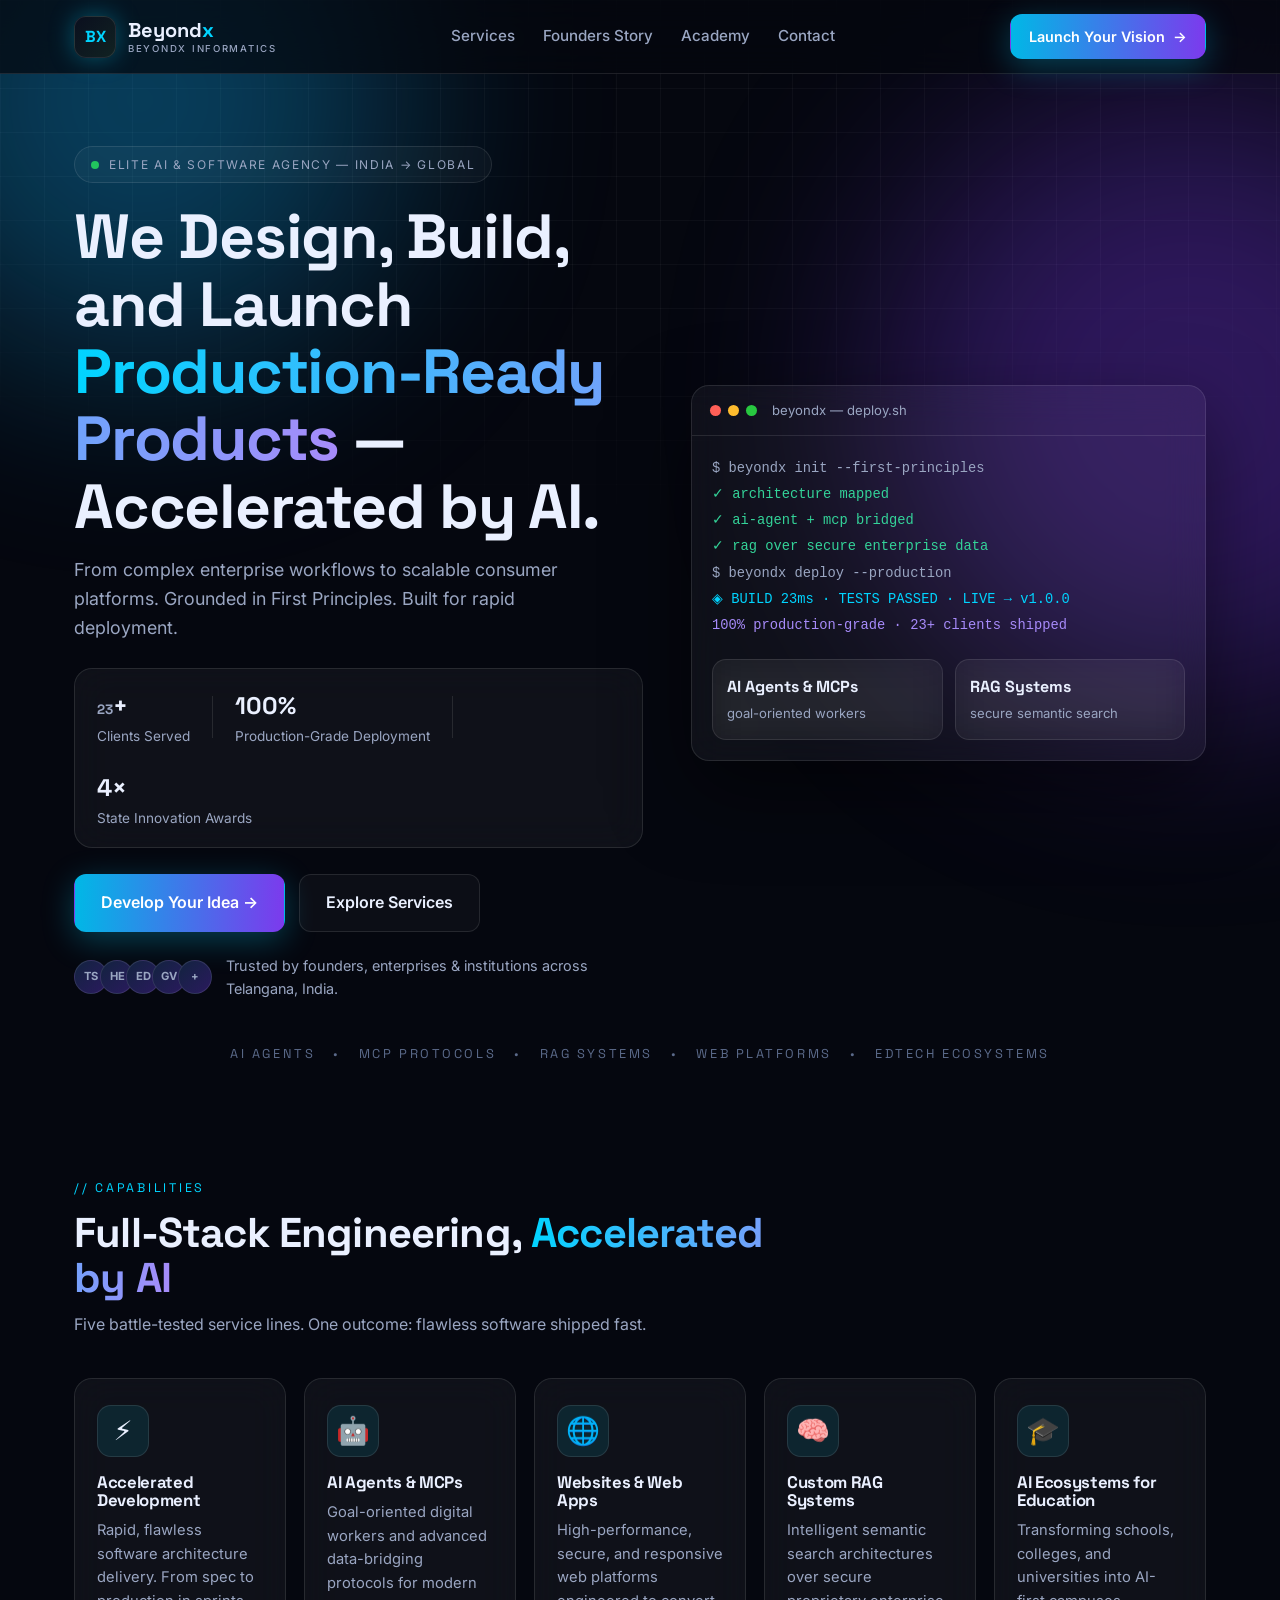
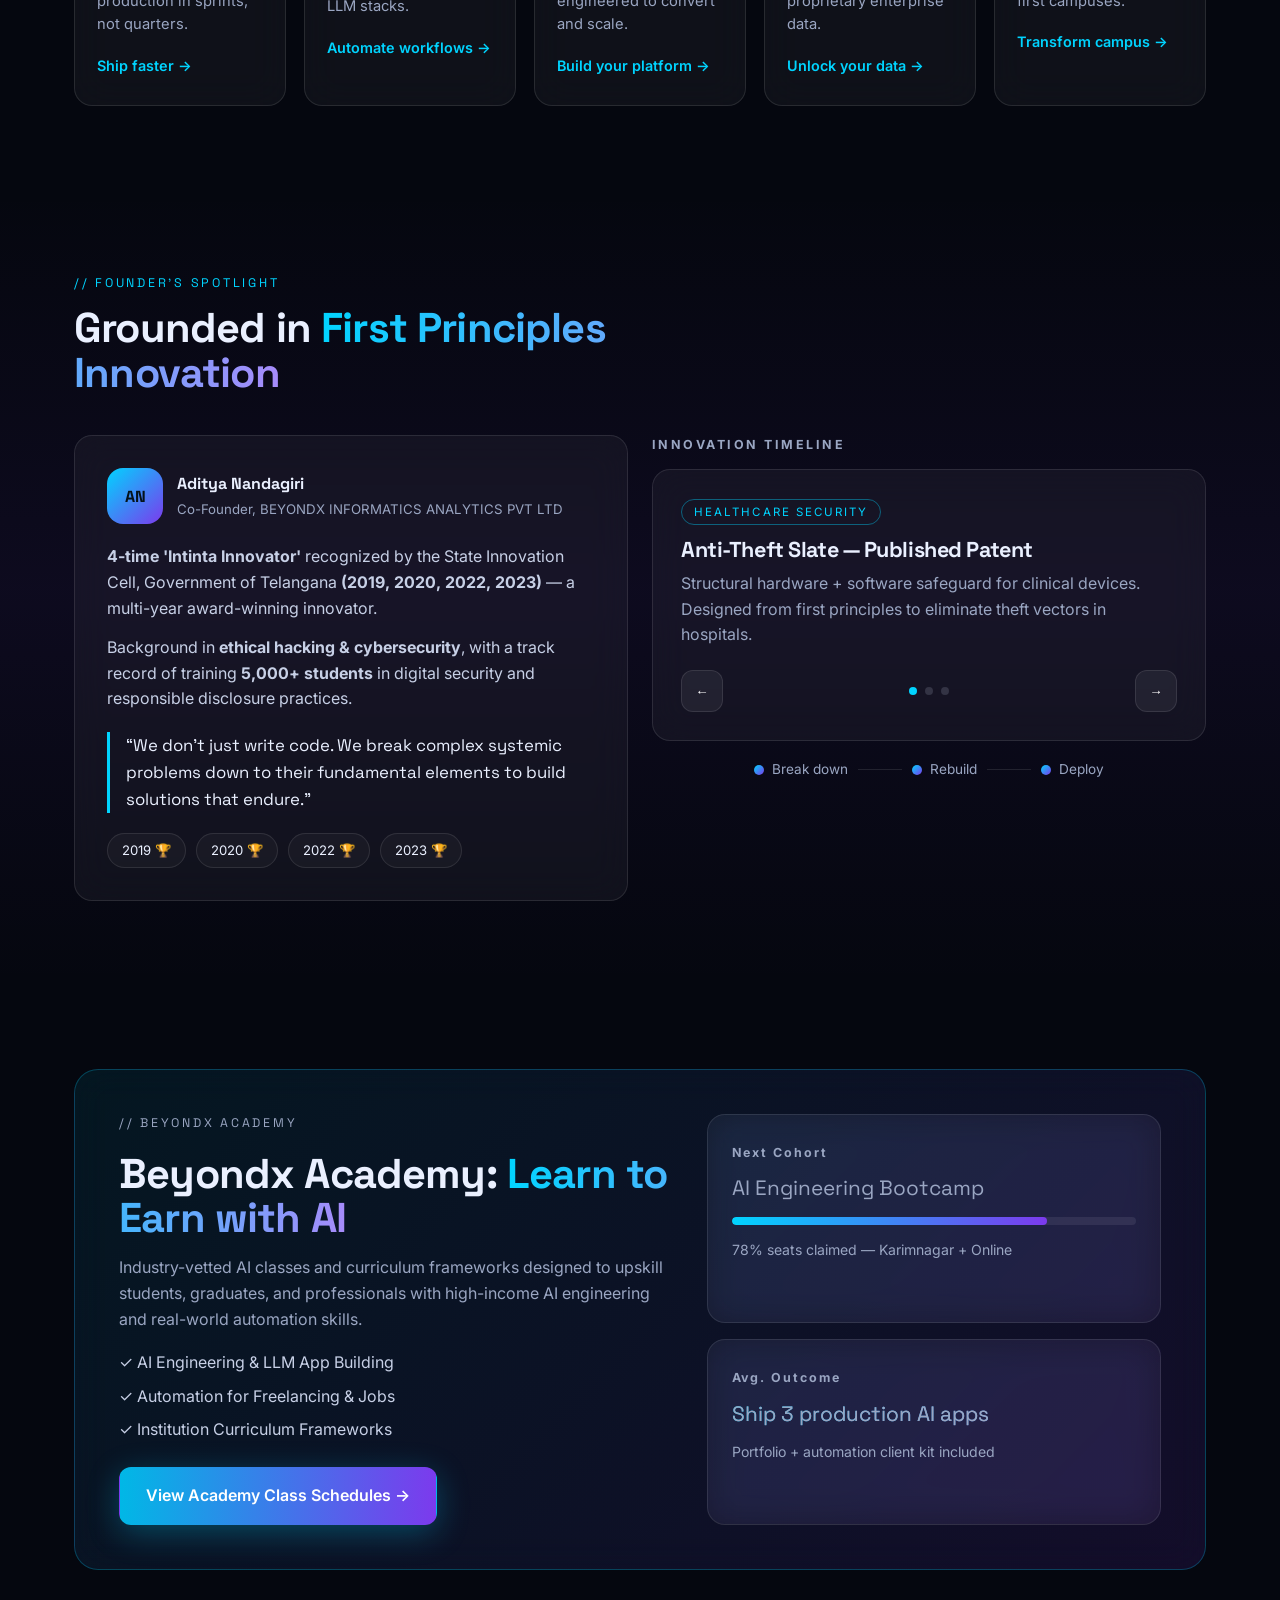
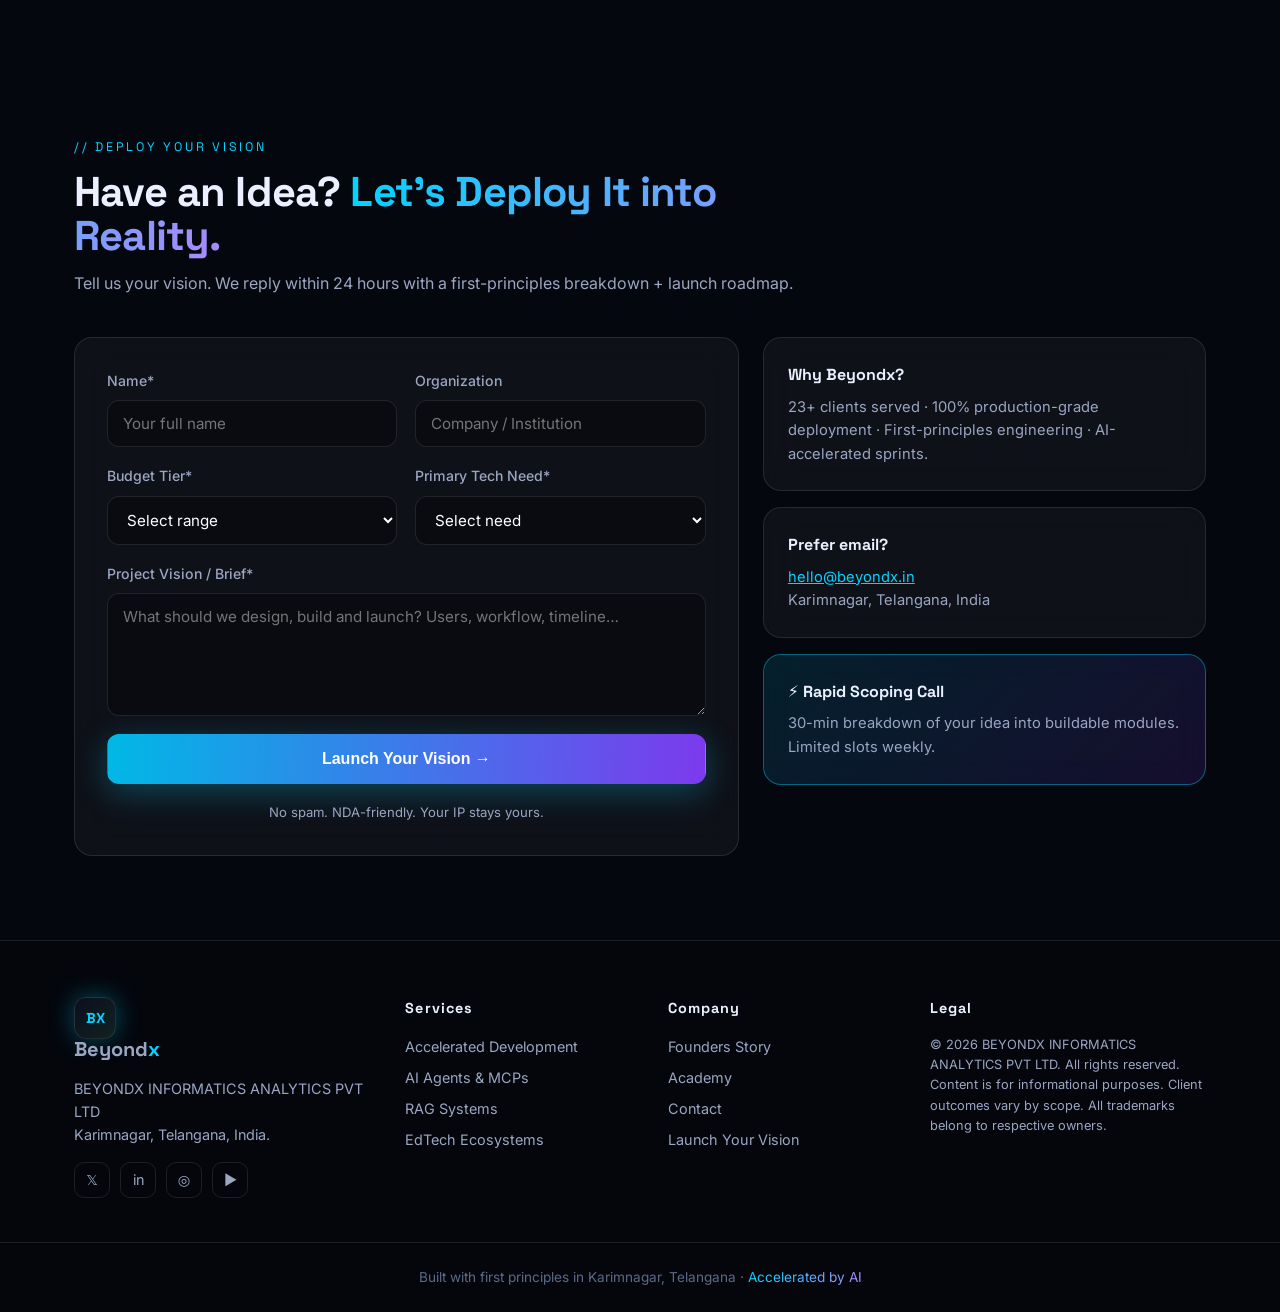
==== index.html @ ac164b53 "feat: beyondx landing v1" ====
<!DOCTYPE html>
<html lang="en" class="dark">
<head>
<meta charset="UTF-8" />
<meta name="viewport" content="width=device-width, initial-scale=1.0" />
<title>BEYONDX INFORMATICS ANALYTICS PVT LTD — We Design, Build & Launch Production-Ready Products</title>
<meta name="description" content="BEYONDX is an elite AI & software development agency. From enterprise workflows to consumer platforms. 23+ clients served. 100% production-grade deployment. Grounded in First Principles." />
<meta property="og:title" content="BEYONDX — Accelerated by AI. Grounded in First Principles." />
<meta property="og:description" content="We Design, Build, and Launch Production-Ready Products — Accelerated by AI. 23+ Clients Served | 100% Production-Grade Deployment." />
<meta property="og:type" content="website" />
<link rel="preconnect" href="https://fonts.googleapis.com">
<link rel="preconnect" href="https://fonts.gstatic.com" crossorigin>
<link href="https://fonts.googleapis.com/css2?family=Inter:wght@400;500;600;700&family=Space+Grotesk:wght@500;600;700&display=swap" rel="stylesheet">
<link rel="stylesheet" href="styles.css" />
<link rel="icon" href="data:image/svg+xml,<svg xmlns='http://www.w3.org/2000/svg' viewBox='0 0 100 100'><rect width='100' height='100' rx='20' fill='%2305070F'/><text x='50' y='68' font-size='52' text-anchor='middle' fill='%2300D4FF' font-family='sans-serif' font-weight='bold'>BX</text></svg>" />
</head>
<body>
<div class="bg-grid" aria-hidden="true"></div>
<div class="orb orb-1" aria-hidden="true"></div>
<div class="orb orb-2" aria-hidden="true"></div>

<!-- HEADER -->
<header id="navbar" class="nav">
  <div class="nav-inner">
    <a href="#top" class="logo">
      <span class="logo-mark">BX</span>
      <span class="logo-text">Beyond<span class="accent">x</span>
        <small>BEYONDX INFORMATICS</small>
      </span>
    </a>
    <nav class="nav-links" id="navLinks">
      <a href="#services">Services</a>
      <a href="#founder">Founders Story</a>
      <a href="#academy">Academy</a>
      <a href="#contact">Contact</a>
    </nav>
    <div class="nav-cta">
      <a href="#contact" class="btn btn-primary btn-sm">Launch Your Vision <span aria-hidden="true">→</span></a>
      <button class="hamburger" id="hamburger" aria-label="Menu"><span></span><span></span><span></span></button>
    </div>
  </div>
  <div class="mobile-menu" id="mobileMenu">
    <a href="#services">Services</a>
    <a href="#founder">Founders Story</a>
    <a href="#academy">Academy</a>
    <a href="#contact">Contact</a>
    <a href="#contact" class="btn btn-primary">Launch Your Vision →</a>
  </div>
</header>

<main id="top">
<!-- HERO -->
<section class="hero">
  <div class="container hero-grid">
    <div class="hero-copy reveal">
      <div class="pill"><span class="pulse"></span> ELITE AI & SOFTWARE AGENCY — INDIA → GLOBAL</div>
      <h1>We Design, Build, and Launch <span class="grad">Production-Ready Products</span> — Accelerated by AI.</h1>
      <p class="sub">From complex enterprise workflows to scalable consumer platforms. Grounded in First Principles. Built for rapid deployment.</p>

      <div class="metrics-banner glass">
        <div class="metric"><strong><span data-count="23">0</span>+</strong><span>Clients Served</span></div>
        <div class="divider"></div>
        <div class="metric"><strong>100%</strong><span>Production-Grade Deployment</span></div>
        <div class="divider"></div>
        <div class="metric hide-m"><strong>4×</strong><span>State Innovation Awards</span></div>
      </div>

      <div class="hero-ctas">
        <a href="#contact" class="btn btn-primary btn-lg">Develop Your Idea →</a>
        <a href="#services" class="btn btn-ghost btn-lg">Explore Services</a>
      </div>
      <div class="hero-proof">
        <div class="avatars"><span>TS</span><span>HE</span><span>ED</span><span>GV</span><span>+</span></div>
        <p>Trusted by founders, enterprises & institutions across Telangana, India.</p>
      </div>
    </div>

    <div class="hero-visual reveal">
      <div class="terminal glass">
        <div class="term-bar"><i></i><i></i><i></i><span>beyondx — deploy.sh</span></div>
<pre class="term-body"><code><span class="c">$ beyondx init --first-principles</span>
<span class="g">✓ architecture mapped</span>
<span class="g">✓ ai-agent + mcp bridged</span>
<span class="g">✓ rag over secure enterprise data</span>
<span class="c">$ beyondx deploy --production</span>
<span class="b">◈ BUILD 23ms · TESTS PASSED · LIVE → v1.0.0</span>
<span class="v">100% production-grade · 23+ clients shipped</span></code></pre>
        <div class="term-cards">
          <div class="mini glass"><b>AI Agents & MCPs</b><span>goal-oriented workers</span></div>
          <div class="mini glass"><b>RAG Systems</b><span>secure semantic search</span></div>
        </div>
      </div>
    </div>
  </div>
  <div class="logo-strip container">
    <span>AI AGENTS</span><span>•</span><span>MCP PROTOCOLS</span><span>•</span><span>RAG SYSTEMS</span><span>•</span><span>WEB PLATFORMS</span><span>•</span><span>EDTECH ECOSYSTEMS</span>
  </div>
</section>

<!-- SERVICES -->
<section id="services" class="section">
  <div class="container">
    <div class="sec-head reveal">
      <p class="eyebrow">// CAPABILITIES</p>
      <h2>Full-Stack Engineering, <span class="grad">Accelerated by AI</span></h2>
      <p class="sec-sub">Five battle-tested service lines. One outcome: flawless software shipped fast.</p>
    </div>
    <div class="grid cards-5">
      <article class="card glass reveal">
        <div class="icon">⚡</div>
        <h3>Accelerated Development</h3>
        <p>Rapid, flawless software architecture delivery. From spec to production in sprints, not quarters.</p>
        <a href="#contact" class="card-link">Ship faster →</a>
      </article>
      <article class="card glass reveal">
        <div class="icon">🤖</div>
        <h3>AI Agents & MCPs</h3>
        <p>Goal-oriented digital workers and advanced data-bridging protocols for modern LLM stacks.</p>
        <a href="#contact" class="card-link">Automate workflows →</a>
      </article>
      <article class="card glass reveal">
        <div class="icon">🌐</div>
        <h3>Websites & Web Apps</h3>
        <p>High-performance, secure, and responsive web platforms engineered to convert and scale.</p>
        <a href="#contact" class="card-link">Build your platform →</a>
      </article>
      <article class="card glass reveal">
        <div class="icon">🧠</div>
        <h3>Custom RAG Systems</h3>
        <p>Intelligent semantic search architectures over secure proprietary enterprise data.</p>
        <a href="#contact" class="card-link">Unlock your data →</a>
      </article>
      <article class="card glass reveal">
        <div class="icon">🎓</div>
        <h3>AI Ecosystems for Education</h3>
        <p>Transforming schools, colleges, and universities into AI-first campuses.</p>
        <a href="#academy" class="card-link">Transform campus →</a>
      </article>
    </div>
  </div>
</section>

<!-- FOUNDER -->
<section id="founder" class="section founder-sec">
  <div class="container">
    <div class="sec-head reveal">
      <p class="eyebrow"> // FOUNDER'S SPOTLIGHT</p>
      <h2>Grounded in <span class="grad">First Principles Innovation</span></h2>
    </div>
    <div class="split">
      <div class="bio glass reveal">
        <div class="founder-tag">
          <div class="f-avatar">AN</div>
          <div><b>Aditya Nandagiri</b><span>Co-Founder, BEYONDX INFORMATICS ANALYTICS PVT LTD</span></div>
        </div>
        <p><b>4-time 'Intinta Innovator'</b> recognized by the State Innovation Cell, Government of Telangana <b>(2019, 2020, 2022, 2023)</b> — a multi-year award-winning innovator.</p>
        <p>Background in <b>ethical hacking & cybersecurity</b>, with a track record of training <b>5,000+ students</b> in digital security and responsible disclosure practices.</p>
        <blockquote>“We don't just write code. We break complex systemic problems down to their fundamental elements to build solutions that endure.”</blockquote>
        <div class="badges"><span>2019 🏆</span><span>2020 🏆</span><span>2022 🏆</span><span>2023 🏆</span></div>
      </div>
      <div class="timeline reveal">
        <h4>INNOVATION TIMELINE</h4>
        <div class="carousel glass">
          <div class="slides" id="slides">
            <div class="slide active">
              <span class="tag">HEALTHCARE SECURITY</span>
              <h3>Anti-Theft Slate — Published Patent</h3>
              <p>Structural hardware + software safeguard for clinical devices. Designed from first principles to eliminate theft vectors in hospitals.</p>
            </div>
            <div class="slide">
              <span class="tag">ELDERLY CARE</span>
              <h3>Switch-Phone</h3>
              <p>Radically simplified communication device for seniors. Big tactile controls, SOS-first UX, zero learning curve.</p>
            </div>
            <div class="slide">
              <span class="tag">CIVIC TECH</span>
              <h3>Votes App — Political Engagement</h3>
              <p>Grassroots engagement platform connecting citizens and representatives with verified, transparent feedback loops.</p>
            </div>
          </div>
          <div class="car-ctrl">
            <button id="prevBtn" aria-label="Previous">←</button>
            <div class="dots" id="dots"></div>
            <button id="nextBtn" aria-label="Next">→</button>
          </div>
        </div>
        <div class="nodes">
          <div class="node"><i></i><span>Break down</span></div>
          <div class="line"></div>
          <div class="node"><i></i><span>Rebuild</span></div>
          <div class="line"></div>
          <div class="node"><i></i><span>Deploy</span></div>
        </div>
      </div>
    </div>
  </div>
</section>

<!-- ACADEMY -->
<section id="academy" class="section">
  <div class="container">
    <div class="academy glass reveal">
      <div class="ac-copy">
        <p class="eyebrow"> // BEYONDX ACADEMY</p>
        <h2>Beyondx Academy: <span class="grad">Learn to Earn with AI</span></h2>
        <p>Industry-vetted AI classes and curriculum frameworks designed to upskill students, graduates, and professionals with high-income AI engineering and real-world automation skills.</p>
        <ul class="ac-list">
          <li>✓ AI Engineering & LLM App Building</li>
          <li>✓ Automation for Freelancing & Jobs</li>
          <li>✓ Institution Curriculum Frameworks</li>
        </ul>
        <a href="#contact" class="btn btn-primary btn-lg" data-academy>View Academy Class Schedules →</a>
      </div>
      <div class="ac-visual">
        <div class="ac-card glass"><b>Next Cohort</b><span class="big">AI Engineering Bootcamp</span><div class="progress"><i style="width:78%"></i></div><span>78% seats claimed — Karimnagar + Online</span></div>
        <div class="ac-card glass"><b>Avg. Outcome</b><span class="big grad">Ship 3 production AI apps</span><span>Portfolio + automation client kit included</span></div>
      </div>
    </div>
  </div>
</section>

<!-- CONTACT / LEAD FORM -->
<section id="contact" class="section">
  <div class="container">
    <div class="sec-head reveal">
      <p class="eyebrow">// DEPLOY YOUR VISION</p>
      <h2>Have an Idea? <span class="grad">Let’s Deploy It into Reality.</span></h2>
      <p class="sec-sub">Tell us your vision. We reply within 24 hours with a first-principles breakdown + launch roadmap.</p>
    </div>
    <div class="split form-split">
      <form id="leadForm" class="form glass reveal" novalidate>
        <div class="row">
          <label>Name*<input name="name" required placeholder="Your full name" /></label>
          <label>Organization<input name="org" placeholder="Company / Institution" /></label>
        </div>
        <div class="row">
          <label>Budget Tier*
            <select name="budget" required>
              <option value="">Select range</option>
              <option>< ₹50K — Validate MVP</option>
              <option>₹50K – ₹2L — Build & Launch</option>
              <option>₹2L – ₹10L — Scale / Enterprise</option>
              <option>₹10L+ — Ecosystem / Campus</option>
            </select>
          </label>
          <label>Primary Tech Need*
            <select name="need" required>
              <option value="">Select need</option>
              <option>AI (Agents / LLM / Automation)</option>
              <option>Web Apps (Website / Platform)</option>
              <option>EdTech Ecosystems (AI-first campus)</option>
            </select>
          </label>
        </div>
        <label>Project Vision / Brief*<textarea name="vision" required rows="5" placeholder="What should we design, build and launch? Users, workflow, timeline…"></textarea></label>
        <button type="submit" class="btn btn-primary btn-lg full">Launch Your Vision →</button>
        <p class="form-note" id="formNote">No spam. NDA-friendly. Your IP stays yours.</p>
      </form>
      <aside class="contact-side reveal">
        <div class="c-card glass"><h4>Why Beyondx?</h4><p>23+ clients served · 100% production-grade deployment · First-principles engineering · AI-accelerated sprints.</p></div>
        <div class="c-card glass"><h4>Prefer email?</h4><p><a href="mailto:hello@beyondx.in">hello@beyondx.in</a><br/>Karimnagar, Telangana, India</p></div>
        <div class="c-card glass highlight"><h4>⚡ Rapid Scoping Call</h4><p>30-min breakdown of your idea into buildable modules. Limited slots weekly.</p></div>
      </aside>
    </div>
  </div>
</section>
</main>

<!-- FOOTER -->
<footer class="footer">
  <div class="container foot-grid">
    <div>
      <a href="#top" class="logo"><span class="logo-mark">BX</span><span class="logo-text">Beyond<span class="accent">x</span></span></a>
      <p>BEYONDX INFORMATICS ANALYTICS PVT LTD<br/>Karimnagar, Telangana, India.</p>
      <div class="socials"><a href="#" aria-label="X">𝕏</a><a href="#" aria-label="LinkedIn">in</a><a href="#" aria-label="Instagram">◎</a><a href="#" aria-label="YouTube">▶</a></div>
    </div>
    <div><h5>Services</h5><a href="#services">Accelerated Development</a><a href="#services">AI Agents & MCPs</a><a href="#services">RAG Systems</a><a href="#services">EdTech Ecosystems</a></div>
    <div><h5>Company</h5><a href="#founder">Founders Story</a><a href="#academy">Academy</a><a href="#contact">Contact</a><a href="#contact">Launch Your Vision</a></div>
    <div><h5>Legal</h5><p class="legal">© 2026 BEYONDX INFORMATICS ANALYTICS PVT LTD. All rights reserved. Content is for informational purposes. Client outcomes vary by scope. All trademarks belong to respective owners.</p></div>
  </div>
  <div class="foot-base">Built with first principles in Karimnagar, Telangana · <span class="grad">Accelerated by AI</span></div>
</footer>

<script src="script.js"></script>
</body>
</html>
---- styles.css ----
:root{
  --bg:#05070F; --bg2:#0A0F1E; --card:rgba(255,255,255,.045);
  --border:rgba(255,255,255,.1); --text:#EAF0FF; --muted:#9AA6C2;
  --blue:#00D4FF; --violet:#7C3AED; --violet2:#A78BFA;
  --radius:18px; --font:'Inter',system-ui,sans-serif; --disp:'Space Grotesk',var(--font);
}
*{box-sizing:border-box;margin:0;padding:0}
html{scroll-behavior:smooth}
body{background:var(--bg);color:var(--text);font-family:var(--font);line-height:1.6;overflow-x:hidden}
.bg-grid{position:fixed;inset:0;background-image:linear-gradient(rgba(255,255,255,.035) 1px,transparent 1px),linear-gradient(90deg,rgba(255,255,255,.035) 1px,transparent 1px);background-size:44px 44px;mask-image:radial-gradient(ellipse 90% 60% at 50% 0%,#000 60%,transparent 100%);pointer-events:none;z-index:0}
.orb{position:fixed;border-radius:50%;filter:blur(110px);opacity:.35;pointer-events:none;z-index:0}
.orb-1{width:520px;height:520px;background:#0ea5e9;top:-160px;left:-120px}
.orb-2{width:620px;height:620px;background:#7C3AED;top:10%;right:-220px}
.container{max-width:1180px;margin:0 auto;padding:0 24px;position:relative;z-index:1}
.grad{background:linear-gradient(92deg,var(--blue),var(--violet2));-webkit-background-clip:text;background-clip:text;color:transparent}
.glass{background:var(--card);border:1px solid var(--border);backdrop-filter:blur(18px);-webkit-backdrop-filter:blur(18px);border-radius:var(--radius)}
.eyebrow{font-family:var(--disp);letter-spacing:.22em;font-size:.78rem;color:var(--blue);margin-bottom:12px}
h1,h2,h3{font-family:var(--disp);line-height:1.08;letter-spacing:-.02em}
h1{font-size:clamp(2.2rem,5vw,3.9rem)} h2{font-size:clamp(1.7rem,3.6vw,2.6rem)}
.sec-sub,.sub{color:var(--muted)} .sub{font-size:1.12rem;margin-top:16px;max-width:34rem}

/* NAV */
.nav{position:sticky;top:0;z-index:50;background:rgba(5,7,15,.72);backdrop-filter:blur(18px);border-bottom:1px solid var(--border)}
.nav-inner{max-width:1180px;margin:0 auto;padding:14px 24px;display:flex;align-items:center;justify-content:space-between;gap:16px}
.logo{display:flex;align-items:center;gap:12px;text-decoration:none;color:var(--text)}
.logo-mark{width:42px;height:42px;display:grid;place-items:center;font-family:var(--disp);font-weight:700;background:linear-gradient(135deg,#0A0F1E,#122);border:1px solid var(--border);border-radius:12px;color:var(--blue);box-shadow:0 0 24px rgba(0,212,255,.35)}
.logo-text{font-family:var(--disp);font-weight:700;font-size:1.25rem;line-height:1}.logo-text small{display:block;font-family:var(--font);font-weight:500;font-size:.6rem;letter-spacing:.18em;color:var(--muted);margin-top:4px}
.accent{color:var(--blue)}
.nav-links{display:flex;gap:28px}.nav-links a{color:var(--muted);text-decoration:none;font-weight:500;font-size:.95rem;transition:.2s}.nav-links a:hover{color:#fff}
.btn{display:inline-flex;align-items:center;justify-content:center;gap:8px;text-decoration:none;font-weight:600;border-radius:12px;border:1px solid transparent;cursor:pointer;transition:.22s}
.btn-primary{background:linear-gradient(92deg,#00B8E6,var(--violet));color:#fff;box-shadow:0 8px 32px rgba(0,212,255,.28)}
.btn-primary:hover{transform:translateY(-2px);box-shadow:0 14px 40px rgba(124,58,237,.45)}
.btn-ghost{border-color:var(--border);color:var(--text);background:rgba(255,255,255,.03)}.btn-ghost:hover{border-color:var(--blue)}
.btn-sm{padding:10px 18px;font-size:.9rem}.btn-lg{padding:15px 26px;font-size:1rem}.full{width:100%}
.hamburger{display:none;background:none;border:0;flex-direction:column;gap:5px;cursor:pointer}.hamburger span{width:24px;height:2px;background:#fff;display:block}
.mobile-menu{display:none;flex-direction:column;gap:12px;padding:16px 24px 20px}.mobile-menu.open{display:flex}.mobile-menu a{text-decoration:none;color:var(--text)}

/* HERO */
.hero{padding:72px 0 30px}
.hero-grid{display:grid;grid-template-columns:1.05fr .95fr;gap:48px;align-items:center}
.pill{display:inline-flex;align-items:center;gap:10px;font-size:.75rem;letter-spacing:.14em;border:1px solid var(--border);border-radius:999px;padding:8px 16px;color:var(--muted);background:rgba(255,255,255,.03)}
.pulse{width:8px;height:8px;border-radius:50%;background:#22c55e;box-shadow:0 0 0 0 rgba(34,197,94,.6);animation:pulse 1.8s infinite}
@keyframes pulse{70%{box-shadow:0 0 0 10px rgba(34,197,94,0)}100%{box-shadow:0 0 0 0 rgba(34,197,94,0)}}
.hero h1{margin-top:20px}
.metrics-banner{display:flex;align-items:center;gap:22px;margin:26px 0;padding:18px 22px;flex-wrap:wrap}
.metric{display:flex;flex-direction:column}.metric strong{font-family:var(--disp);font-size:1.5rem}.metric span:last-child{color:var(--muted);font-size:.85rem}
.divider{width:1px;height:42px;background:var(--border)}
.hero-ctas{display:flex;gap:14px;flex-wrap:wrap}
.hero-proof{display:flex;align-items:center;gap:14px;margin-top:22px;color:var(--muted);font-size:.9rem}
.avatars{display:flex}.avatars span{width:34px;height:34px;border-radius:50%;display:grid;place-items:center;font-size:.7rem;font-weight:700;background:linear-gradient(135deg,#12233f,#2a1a5e);border:1px solid var(--border);margin-left:-8px}.avatars span:first-child{margin:0}
.terminal{overflow:hidden;box-shadow:0 30px 80px rgba(0,0,0,.5)}
.term-bar{display:flex;align-items:center;gap:7px;padding:14px 18px;border-bottom:1px solid var(--border);color:var(--muted);font-size:.82rem}.term-bar i{width:11px;height:11px;border-radius:50%;background:#333}.term-bar i:first-child{background:#ff5f57}.term-bar i:nth-child(2){background:#febc2e}.term-bar i:nth-child(3){background:#28c840}.term-bar span{margin-left:8px}
.term-body{padding:20px;font-family:ui-monospace,monospace;font-size:.86rem;line-height:1.9;overflow-x:auto}
.c{color:#9AA6C2}.g{color:#34d399}.b{color:var(--blue)}.v{color:var(--violet2)}
.term-cards{display:grid;grid-template-columns:1fr 1fr;gap:12px;padding:0 20px 20px}.mini{padding:14px;border-radius:14px}.mini b{display:block;font-family:var(--disp)}.mini span{color:var(--muted);font-size:.82rem}
.logo-strip{display:flex;gap:18px;justify-content:center;flex-wrap:wrap;margin-top:44px;color:#5b6a8a;font-family:var(--disp);font-size:.8rem;letter-spacing:.2em}

/* SECTIONS */
.section{padding:84px 0}
.sec-head{max-width:720px;margin-bottom:40px}
.sec-head h2{margin-bottom:12px}
.grid{display:grid;gap:18px}.cards-5{grid-template-columns:repeat(5,1fr)}
.card{padding:26px 22px;position:relative;overflow:hidden;transition:.25s}
.card::after{content:"";position:absolute;inset:0;background:radial-gradient(420px 160px at 50% -20%,rgba(0,212,255,.18),transparent);opacity:0;transition:.25s}
.card:hover{transform:translateY(-6px);border-color:rgba(0,212,255,.5);box-shadow:0 20px 50px rgba(0,0,0,.45)}
.card:hover::after{opacity:1}
.icon{font-size:1.7rem;width:52px;height:52px;display:grid;place-items:center;border-radius:14px;background:rgba(0,212,255,.1);border:1px solid var(--border);margin-bottom:16px}
.card h3{font-size:1.05rem;margin-bottom:10px}.card p{color:var(--muted);font-size:.92rem;margin-bottom:16px}
.card-link{color:var(--blue);text-decoration:none;font-weight:600;font-size:.9rem}

/* FOUNDER */
.founder-sec{background:linear-gradient(180deg,transparent,rgba(124,58,237,.07),transparent)}
.split{display:grid;grid-template-columns:1fr 1fr;gap:24px}
.bio{padding:32px}.founder-tag{display:flex;gap:14px;align-items:center;margin-bottom:20px}
.f-avatar{width:56px;height:56px;border-radius:16px;display:grid;place-items:center;font-family:var(--disp);font-weight:700;background:linear-gradient(135deg,var(--blue),var(--violet));color:#04121a}
.founder-tag b{display:block;font-family:var(--disp)}.founder-tag span{color:var(--muted);font-size:.83rem}
.bio p{color:#C7D0E6;margin-bottom:14px}.bio blockquote{border-left:3px solid var(--blue);padding-left:16px;margin:20px 0;font-family:var(--disp);font-size:1.05rem}
.badges{display:flex;gap:10px;flex-wrap:wrap}.badges span{border:1px solid var(--border);border-radius:999px;padding:6px 14px;font-size:.82rem;background:rgba(255,255,255,.03)}
.timeline h4{letter-spacing:.2em;font-size:.78rem;color:var(--muted);margin-bottom:14px}
.carousel{padding:28px;overflow:hidden}.slide{display:none}.slide.active{display:block;animation:fade .4s}.slide .tag{font-size:.72rem;letter-spacing:.18em;color:var(--blue);border:1px solid rgba(0,212,255,.4);border-radius:999px;padding:5px 12px}.slide h3{margin:14px 0 10px;font-size:1.35rem}.slide p{color:var(--muted)}
@keyframes fade{from{opacity:0;transform:translateY(8px)}to{opacity:1;transform:none}}
.car-ctrl{display:flex;align-items:center;justify-content:space-between;margin-top:22px}
.car-ctrl button{background:rgba(255,255,255,.06);border:1px solid var(--border);color:#fff;width:42px;height:42px;border-radius:12px;cursor:pointer}
.dots{display:flex;gap:8px}.dots i{width:8px;height:8px;border-radius:50%;background:#334;cursor:pointer}.dots i.on{background:var(--blue)}
.nodes{display:flex;align-items:center;gap:10px;margin-top:18px;justify-content:center}.node{display:flex;align-items:center;gap:8px;font-size:.85rem;color:var(--muted)}.node i{width:10px;height:10px;border-radius:50%;background:linear-gradient(135deg,var(--blue),var(--violet));display:block}.line{width:44px;height:1px;background:var(--border)}

/* ACADEMY */
.academy{display:grid;grid-template-columns:1.1fr .9fr;gap:32px;padding:44px;border:1px solid rgba(0,212,255,.25);background:linear-gradient(135deg,rgba(0,212,255,.08),rgba(124,58,237,.12));border-radius:24px}
.ac-copy h2{margin-bottom:14px}.ac-copy p{color:var(--muted);margin-bottom:18px}
.ac-list{list-style:none;margin-bottom:24px;display:grid;gap:8px;color:#C7D0E6}
.ac-visual{display:grid;gap:16px}.ac-card{padding:24px}.ac-card b{font-size:.78rem;letter-spacing:.16em;color:var(--muted)}.ac-card .big{display:block;font-family:var(--disp);font-size:1.3rem;margin:8px 0}.ac-card span{color:var(--muted);font-size:.88rem}
.progress{height:8px;background:rgba(255,255,255,.08);border-radius:99px;margin:12px 0;overflow:hidden}.progress i{display:block;height:100%;background:linear-gradient(90deg,var(--blue),var(--violet));border-radius:99px}

/* FORM */
.form-split{grid-template-columns:1.2fr .8fr}
.form{padding:32px;display:grid;gap:18px}.row{display:grid;grid-template-columns:1fr 1fr;gap:18px}
label{display:grid;gap:8px;font-size:.88rem;color:var(--muted);font-weight:500}
input,select,textarea{background:rgba(0,0,0,.35);border:1px solid var(--border);border-radius:12px;padding:13px 15px;color:#fff;font-family:inherit;font-size:.95rem;width:100%}
input:focus,select:focus,textarea:focus{outline:none;border-color:var(--blue);box-shadow:0 0 0 3px rgba(0,212,255,.15)}
select option{background:#0A0F1E}
.form-note{font-size:.82rem;color:var(--muted);text-align:center}
.contact-side{display:grid;gap:16px;align-content:start}.c-card{padding:24px}.c-card h4{font-family:var(--disp);margin-bottom:8px}.c-card p{color:var(--muted);font-size:.92rem}.c-card a{color:var(--blue)}.c-card.highlight{border-color:rgba(0,212,255,.4);background:linear-gradient(135deg,rgba(0,212,255,.12),rgba(124,58,237,.14))}

/* FOOTER */
.footer{border-top:1px solid var(--border);padding:56px 0 0;background:#04060c}
.foot-grid{display:grid;grid-template-columns:1.3fr 1fr 1fr 1.2fr;gap:32px}
.foot-grid p{color:var(--muted);font-size:.9rem;margin-top:14px}
.foot-grid h5{font-family:var(--disp);margin-bottom:14px;font-size:.9rem;letter-spacing:.08em}
.foot-grid a{display:block;color:var(--muted);text-decoration:none;font-size:.9rem;margin-bottom:8px}.foot-grid a:hover{color:#fff}
.socials{display:flex;gap:10px;margin-top:16px}.socials a{width:36px;height:36px;display:grid;place-items:center;border:1px solid var(--border);border-radius:10px;margin:0}
.legal{font-size:.8rem!important}
.foot-base{text-align:center;color:#5b6a8a;font-size:.85rem;padding:24px;border-top:1px solid var(--border);margin-top:44px}

/* REVEAL */
.reveal{opacity:0;transform:translateY(26px);transition:.7s cubic-bezier(.2,.7,.2,1)}.reveal.in{opacity:1;transform:none}

@media(max-width:1000px){
  .hero-grid,.split,.academy{grid-template-columns:1fr}
  .cards-5{grid-template-columns:repeat(2,1fr)}
  .nav-links{display:none}.hamburger{display:flex}
  .foot-grid{grid-template-columns:1fr 1fr}
}
@media(max-width:600px){.cards-5,.row,.foot-grid{grid-template-columns:1fr}.hide-m{display:none}.term-cards{grid-template-columns:1fr}}
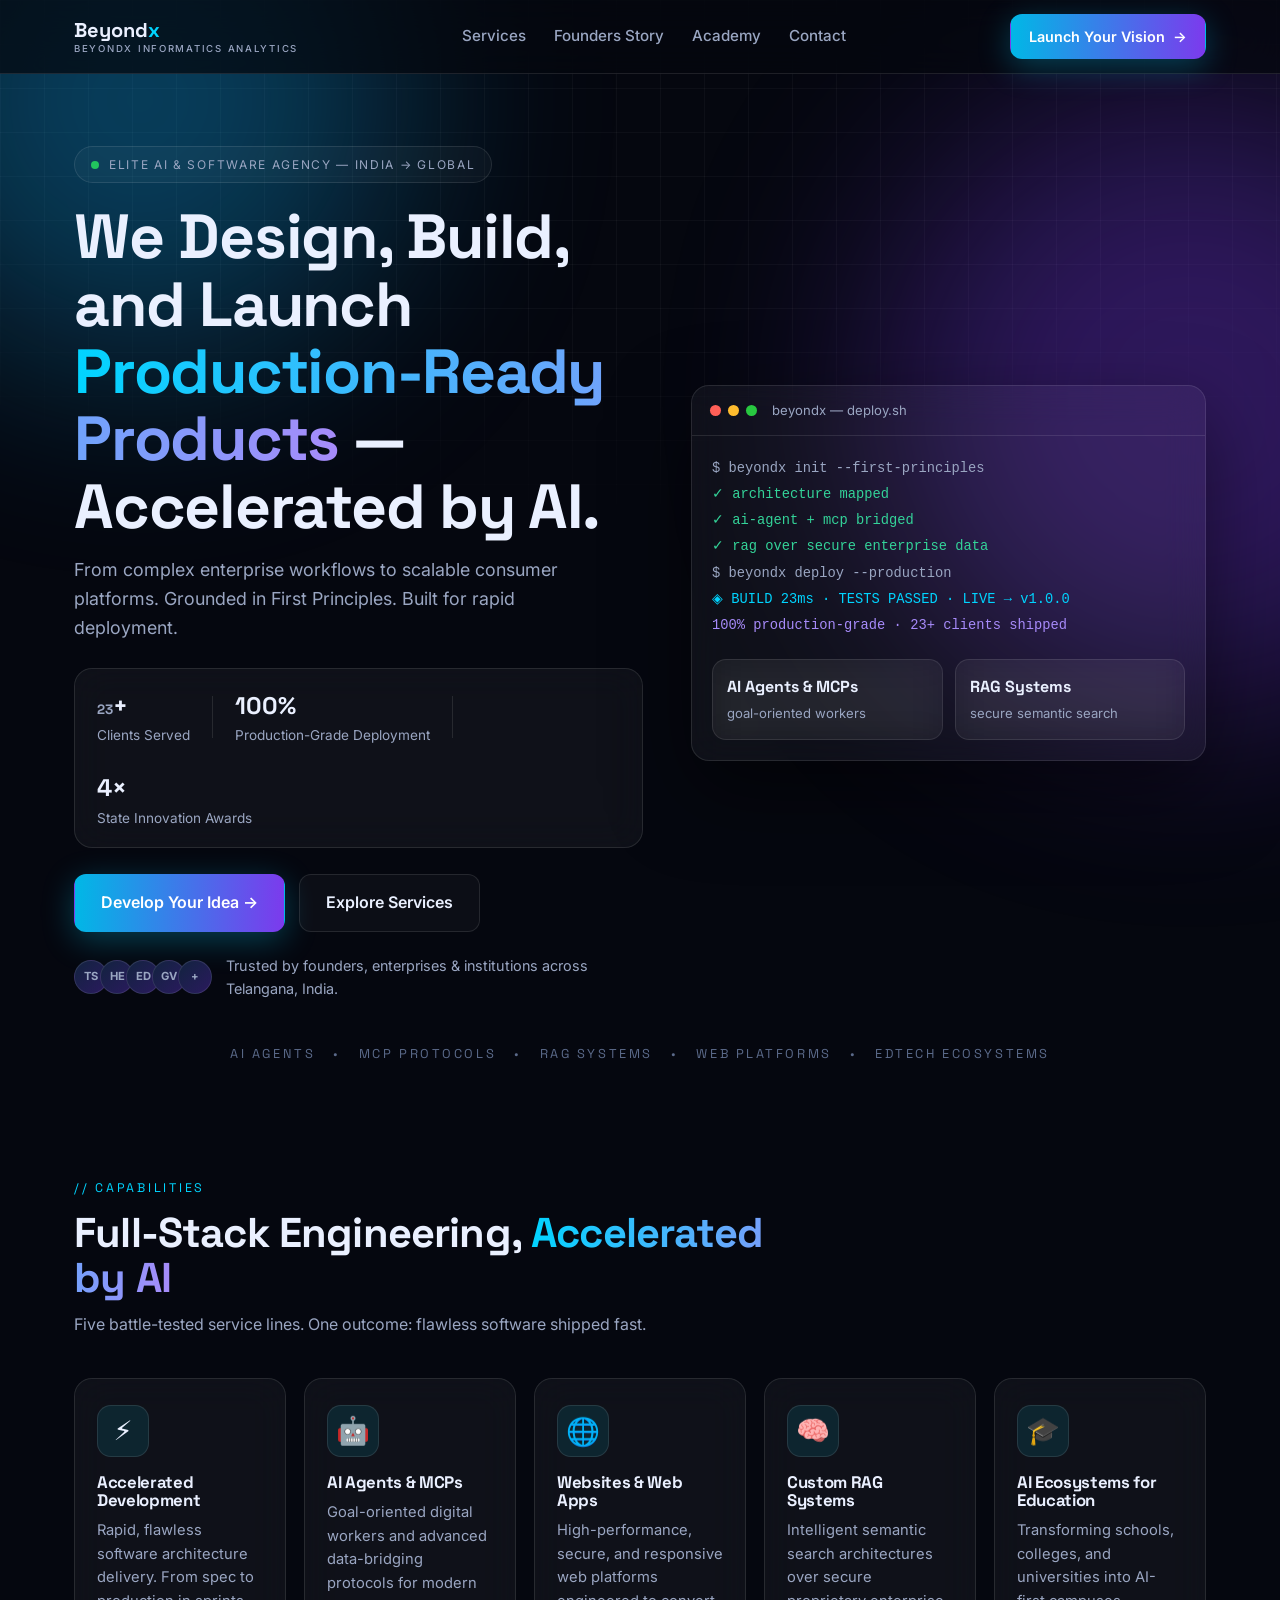
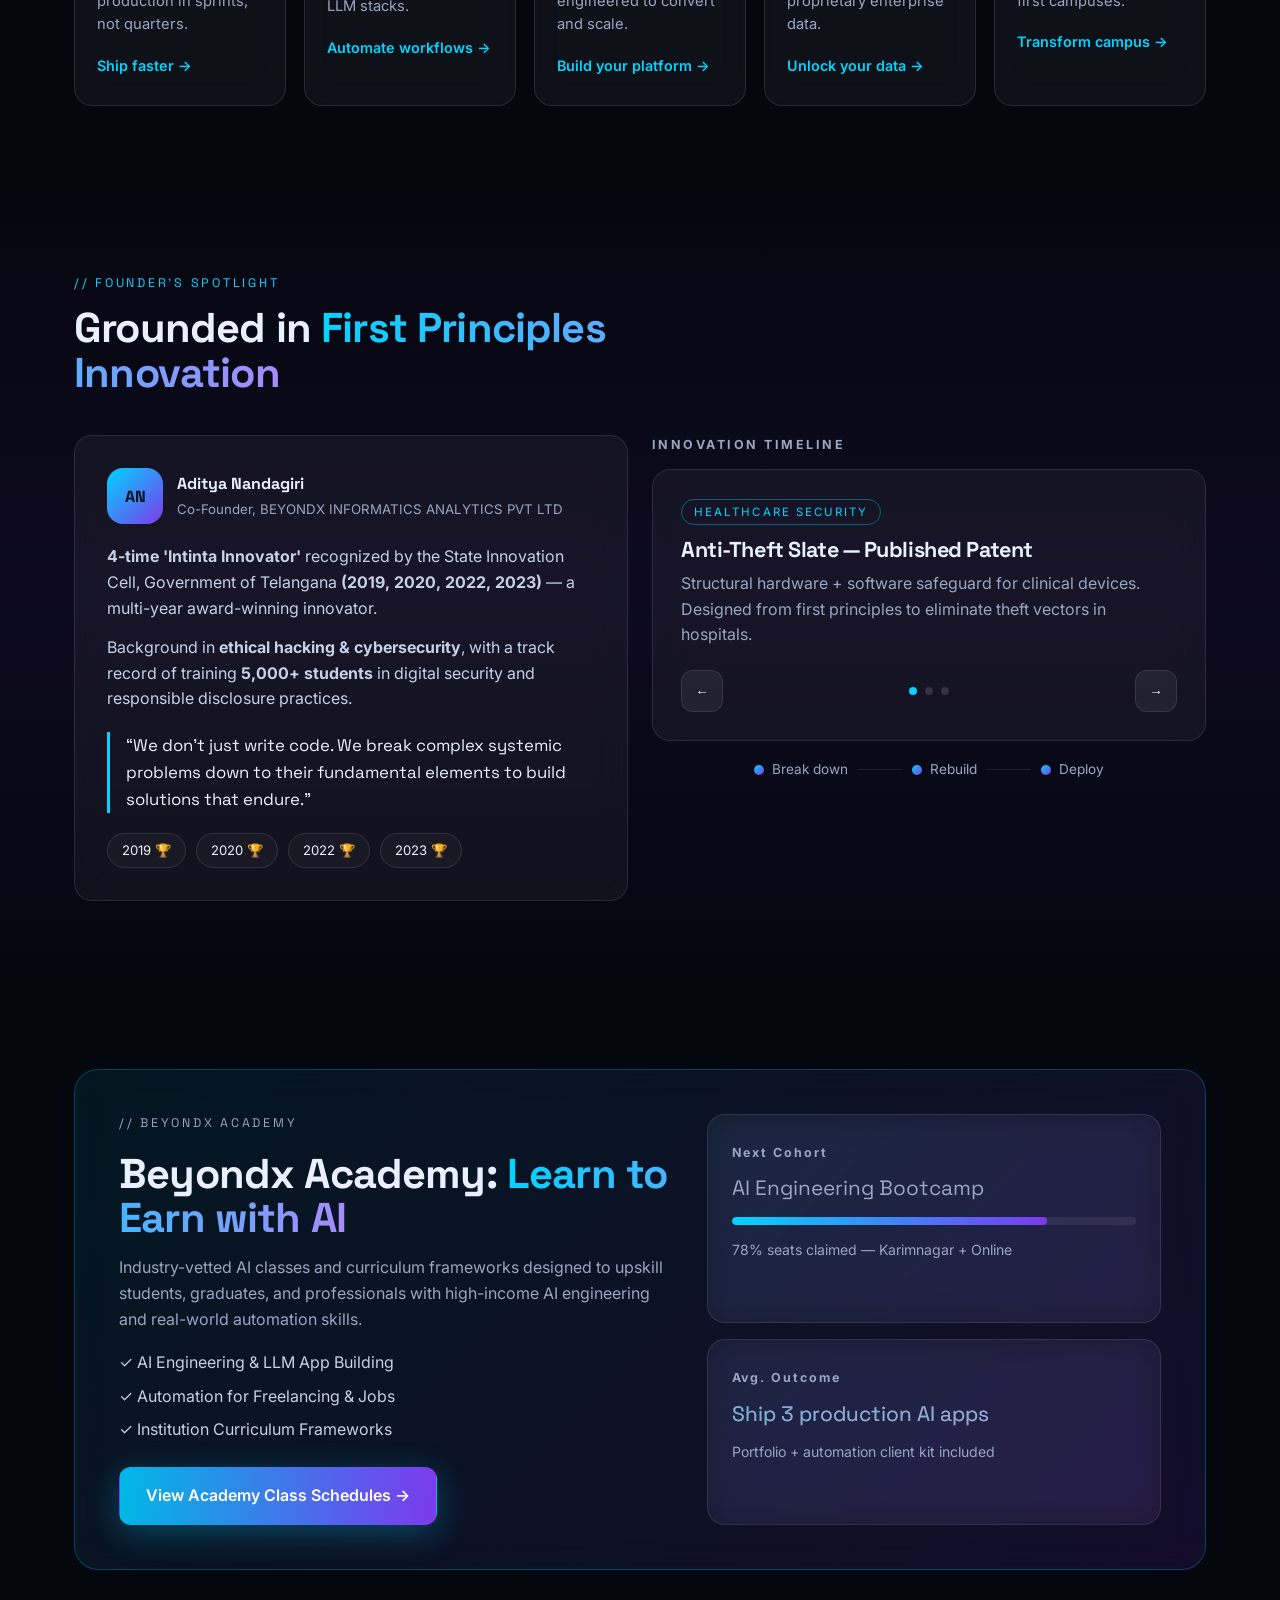
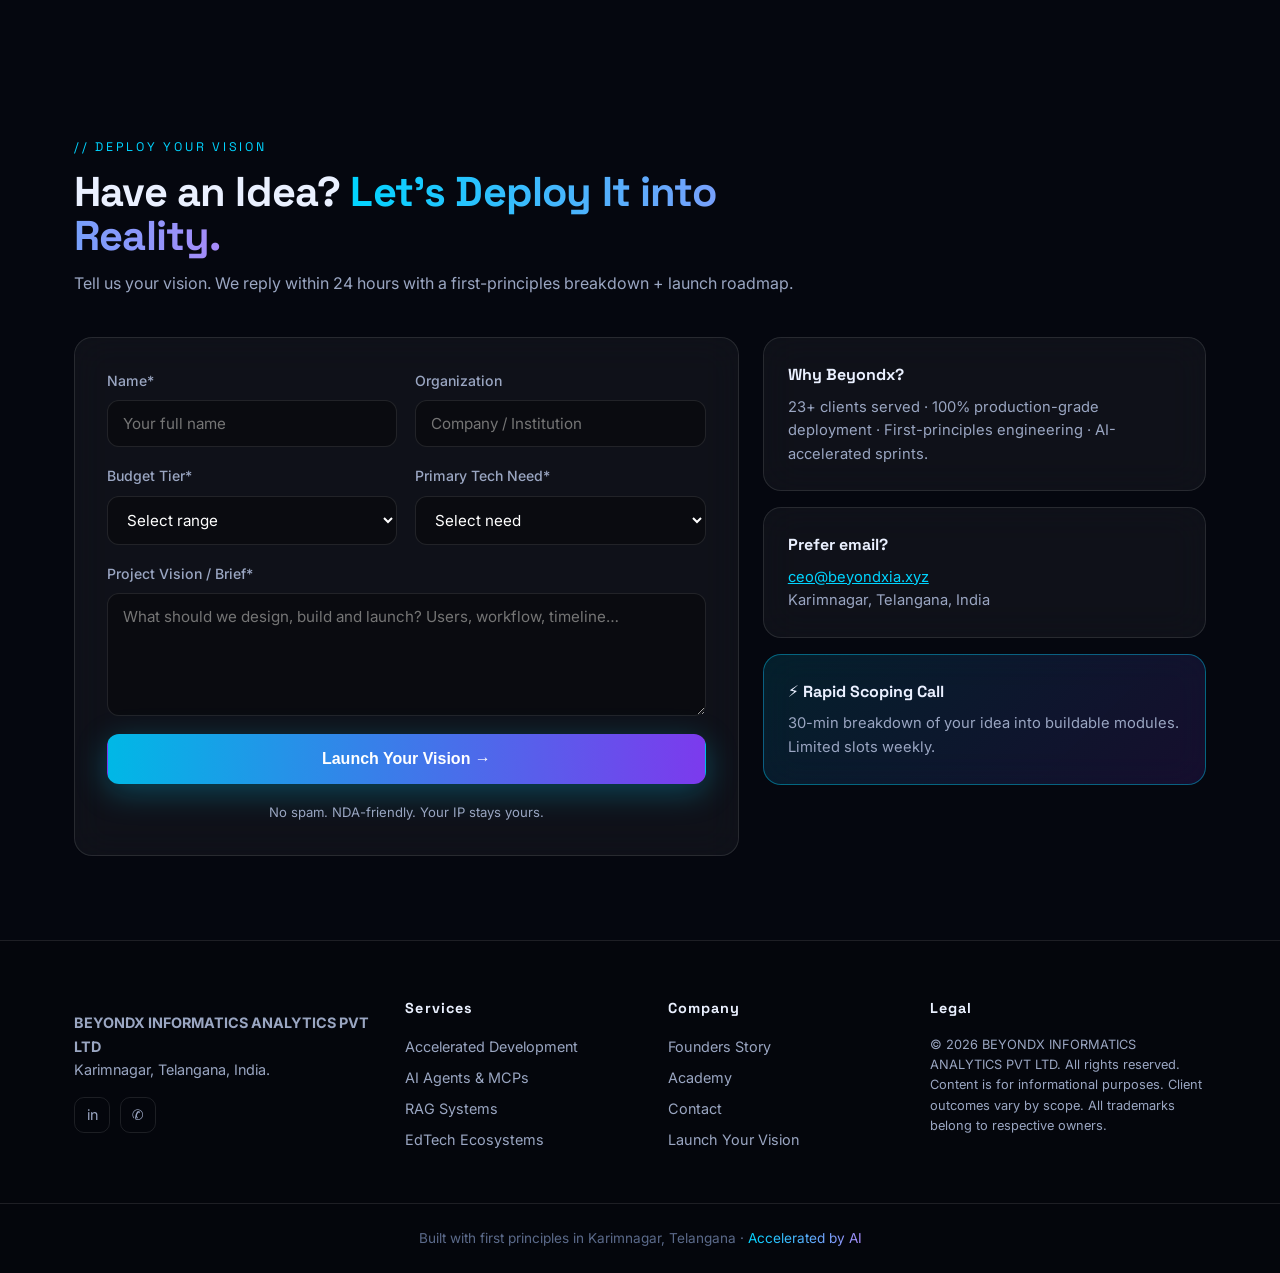
==== commit 18f2e751: "update: whatsapp lead form, nav/footer branding, ceo email" ====
--- a/index.html
+++ b/index.html
@@ -23,9 +23,8 @@
 <header id="navbar" class="nav">
   <div class="nav-inner">
     <a href="#top" class="logo">
-      <span class="logo-mark">BX</span>
       <span class="logo-text">Beyond<span class="accent">x</span>
-        <small>BEYONDX INFORMATICS</small>
+        <small>BEYONDX INFORMATICS ANALYTICS</small>
       </span>
     </a>
     <nav class="nav-links" id="navLinks">
@@ -258,7 +257,7 @@
       </form>
       <aside class="contact-side reveal">
         <div class="c-card glass"><h4>Why Beyondx?</h4><p>23+ clients served · 100% production-grade deployment · First-principles engineering · AI-accelerated sprints.</p></div>
-        <div class="c-card glass"><h4>Prefer email?</h4><p><a href="mailto:hello@beyondx.in">hello@beyondx.in</a><br/>Karimnagar, Telangana, India</p></div>
+        <div class="c-card glass"><h4>Prefer email?</h4><p><a href="mailto:ceo@beyondxia.xyz">ceo@beyondxia.xyz</a><br/>Karimnagar, Telangana, India</p></div>
         <div class="c-card glass highlight"><h4>⚡ Rapid Scoping Call</h4><p>30-min breakdown of your idea into buildable modules. Limited slots weekly.</p></div>
       </aside>
     </div>
@@ -270,9 +269,8 @@
 <footer class="footer">
   <div class="container foot-grid">
     <div>
-      <a href="#top" class="logo"><span class="logo-mark">BX</span><span class="logo-text">Beyond<span class="accent">x</span></span></a>
-      <p>BEYONDX INFORMATICS ANALYTICS PVT LTD<br/>Karimnagar, Telangana, India.</p>
-      <div class="socials"><a href="#" aria-label="X">𝕏</a><a href="#" aria-label="LinkedIn">in</a><a href="#" aria-label="Instagram">◎</a><a href="#" aria-label="YouTube">▶</a></div>
+      <p><b>BEYONDX INFORMATICS ANALYTICS PVT LTD</b><br/>Karimnagar, Telangana, India.</p>
+      <div class="socials"><a href="https://www.linkedin.com/in/aditya-nanda/" target="_blank" rel="noopener" aria-label="LinkedIn">in</a><a href="https://wa.me/919505009699" target="_blank" rel="noopener" aria-label="WhatsApp">✆</a></div>
     </div>
     <div><h5>Services</h5><a href="#services">Accelerated Development</a><a href="#services">AI Agents & MCPs</a><a href="#services">RAG Systems</a><a href="#services">EdTech Ecosystems</a></div>
     <div><h5>Company</h5><a href="#founder">Founders Story</a><a href="#academy">Academy</a><a href="#contact">Contact</a><a href="#contact">Launch Your Vision</a></div>
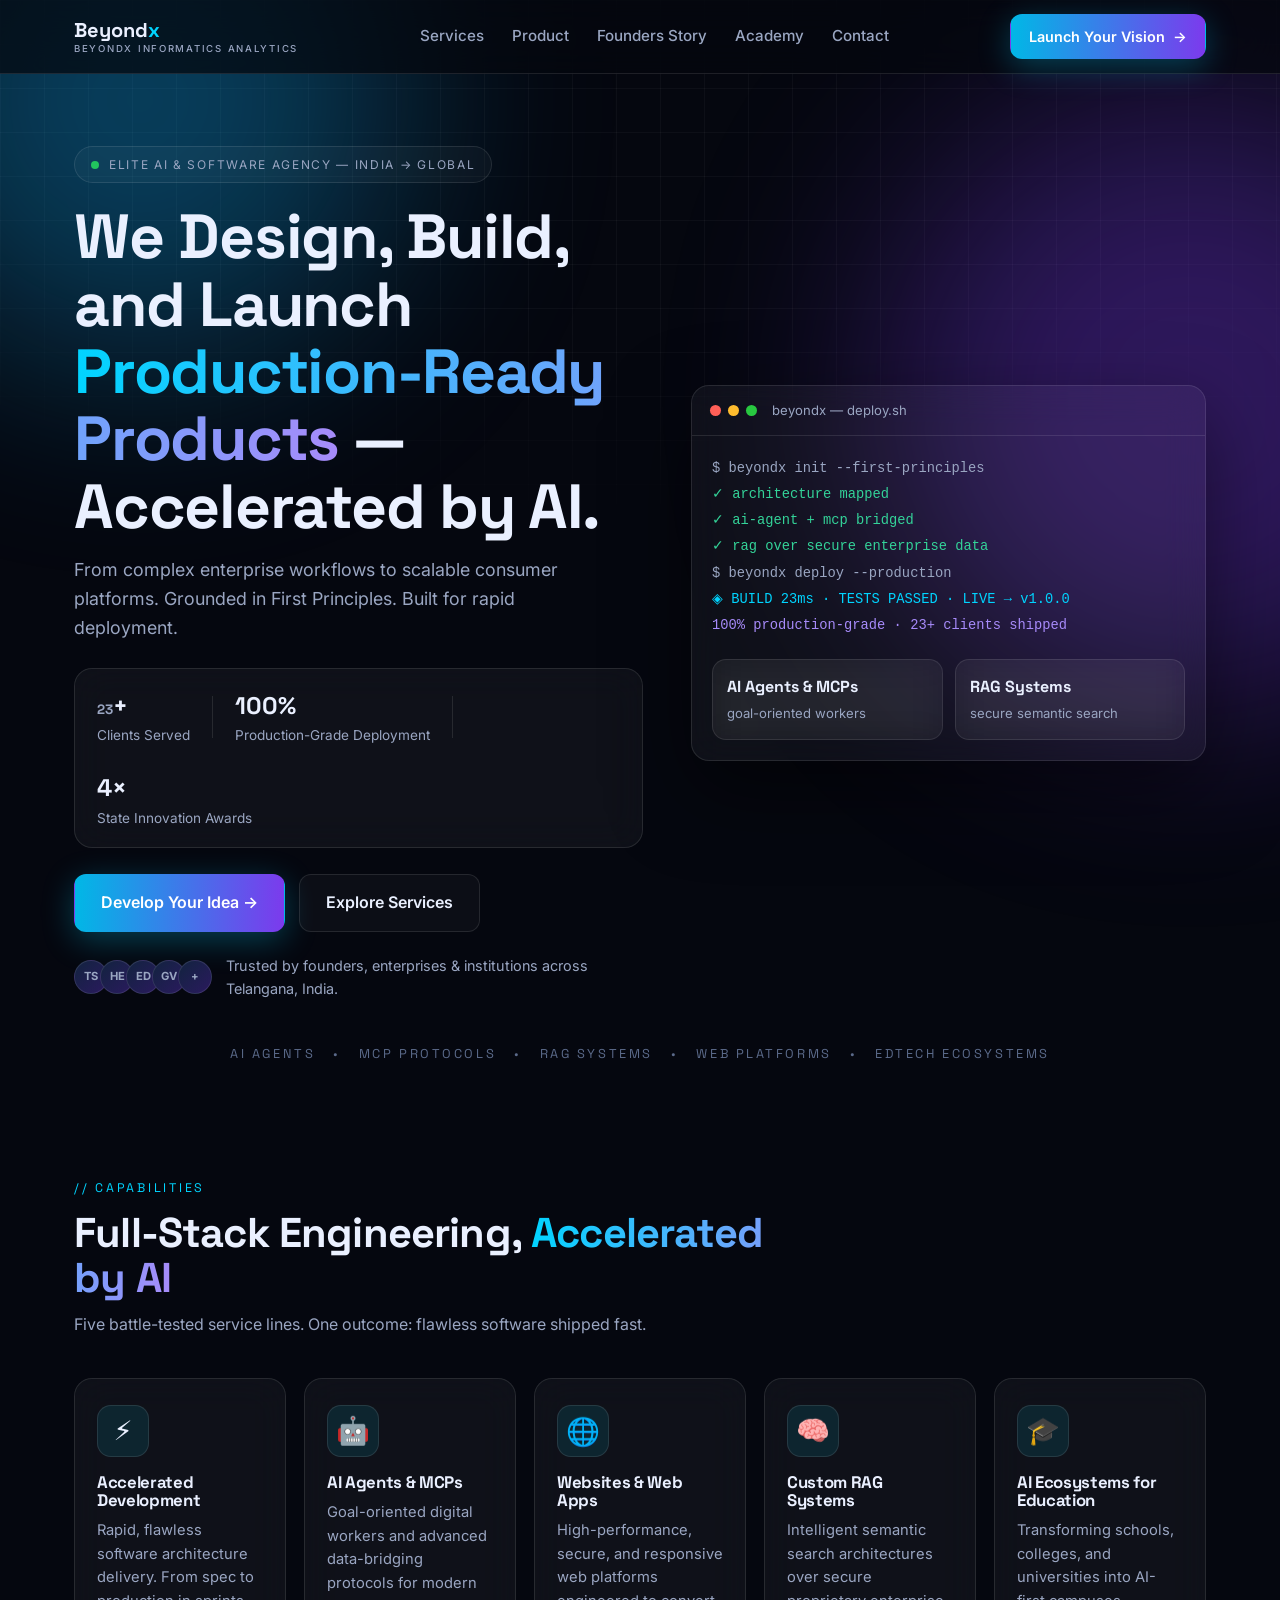
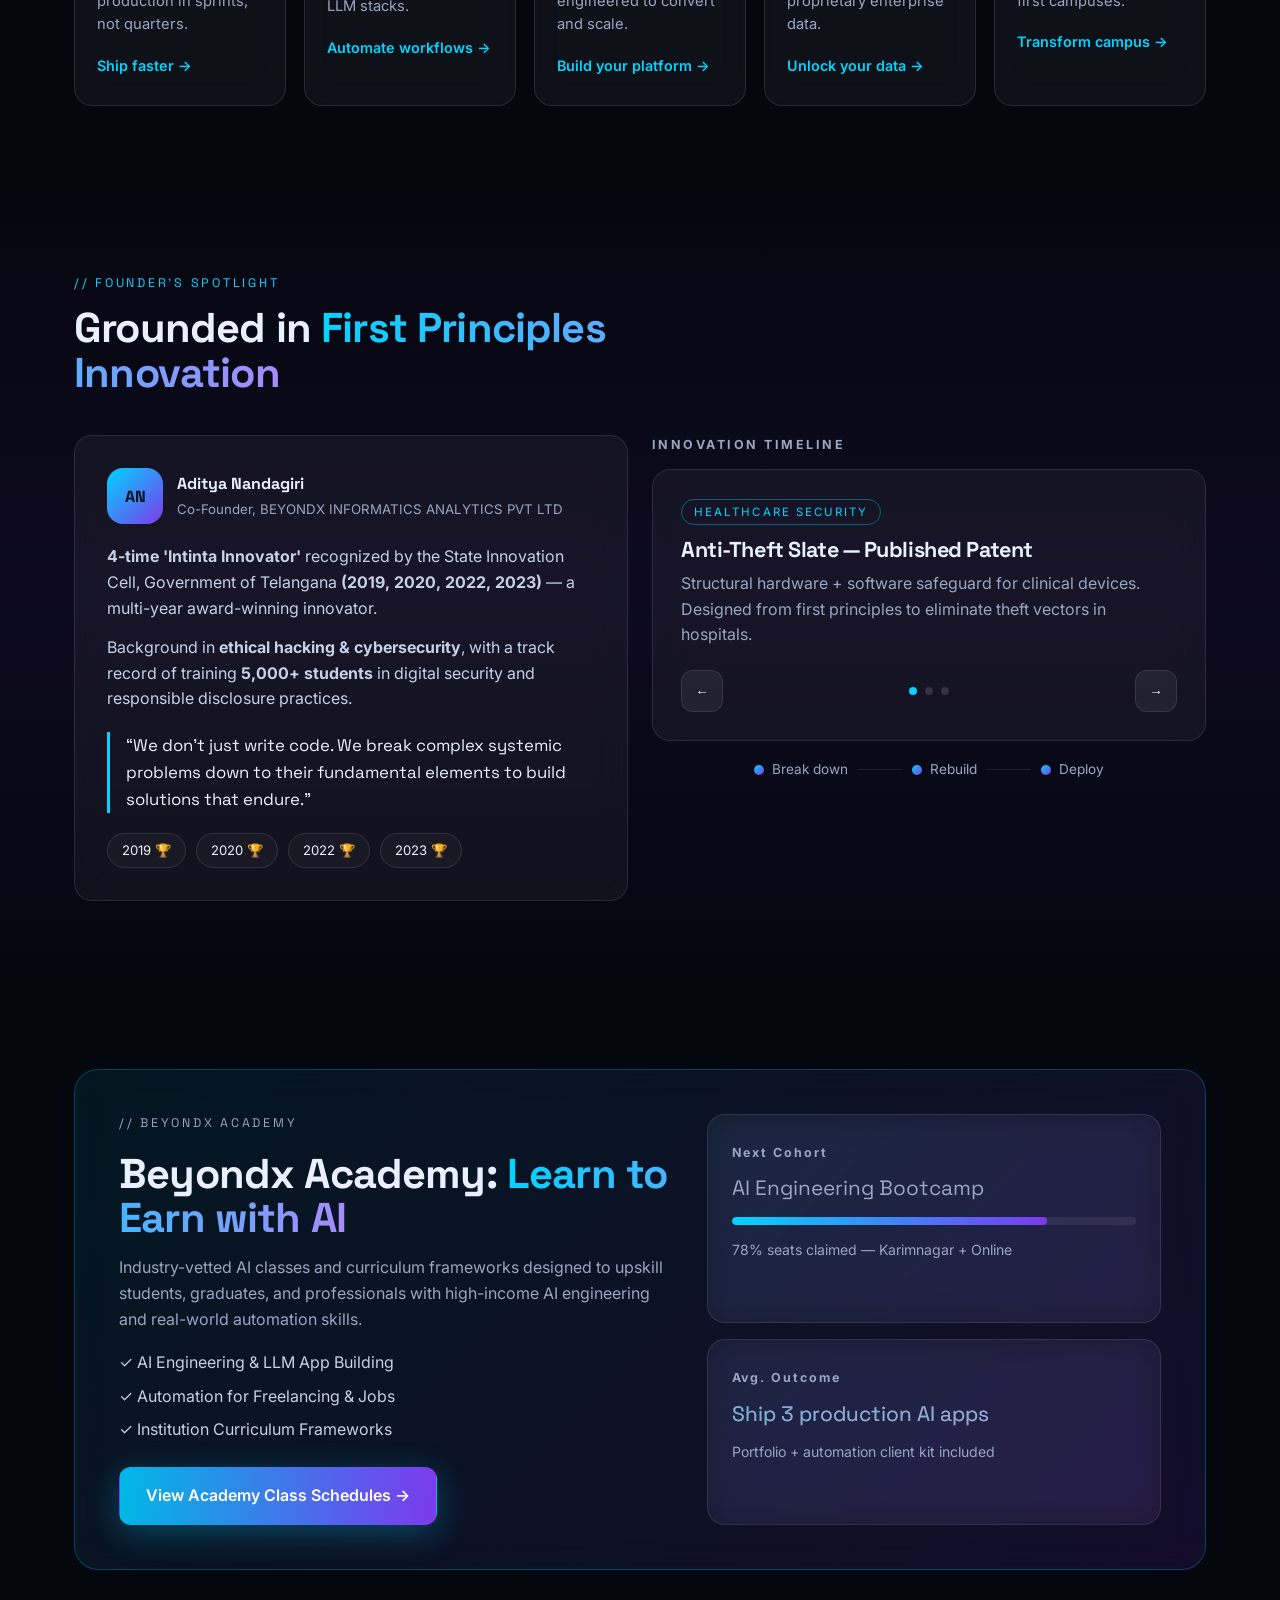
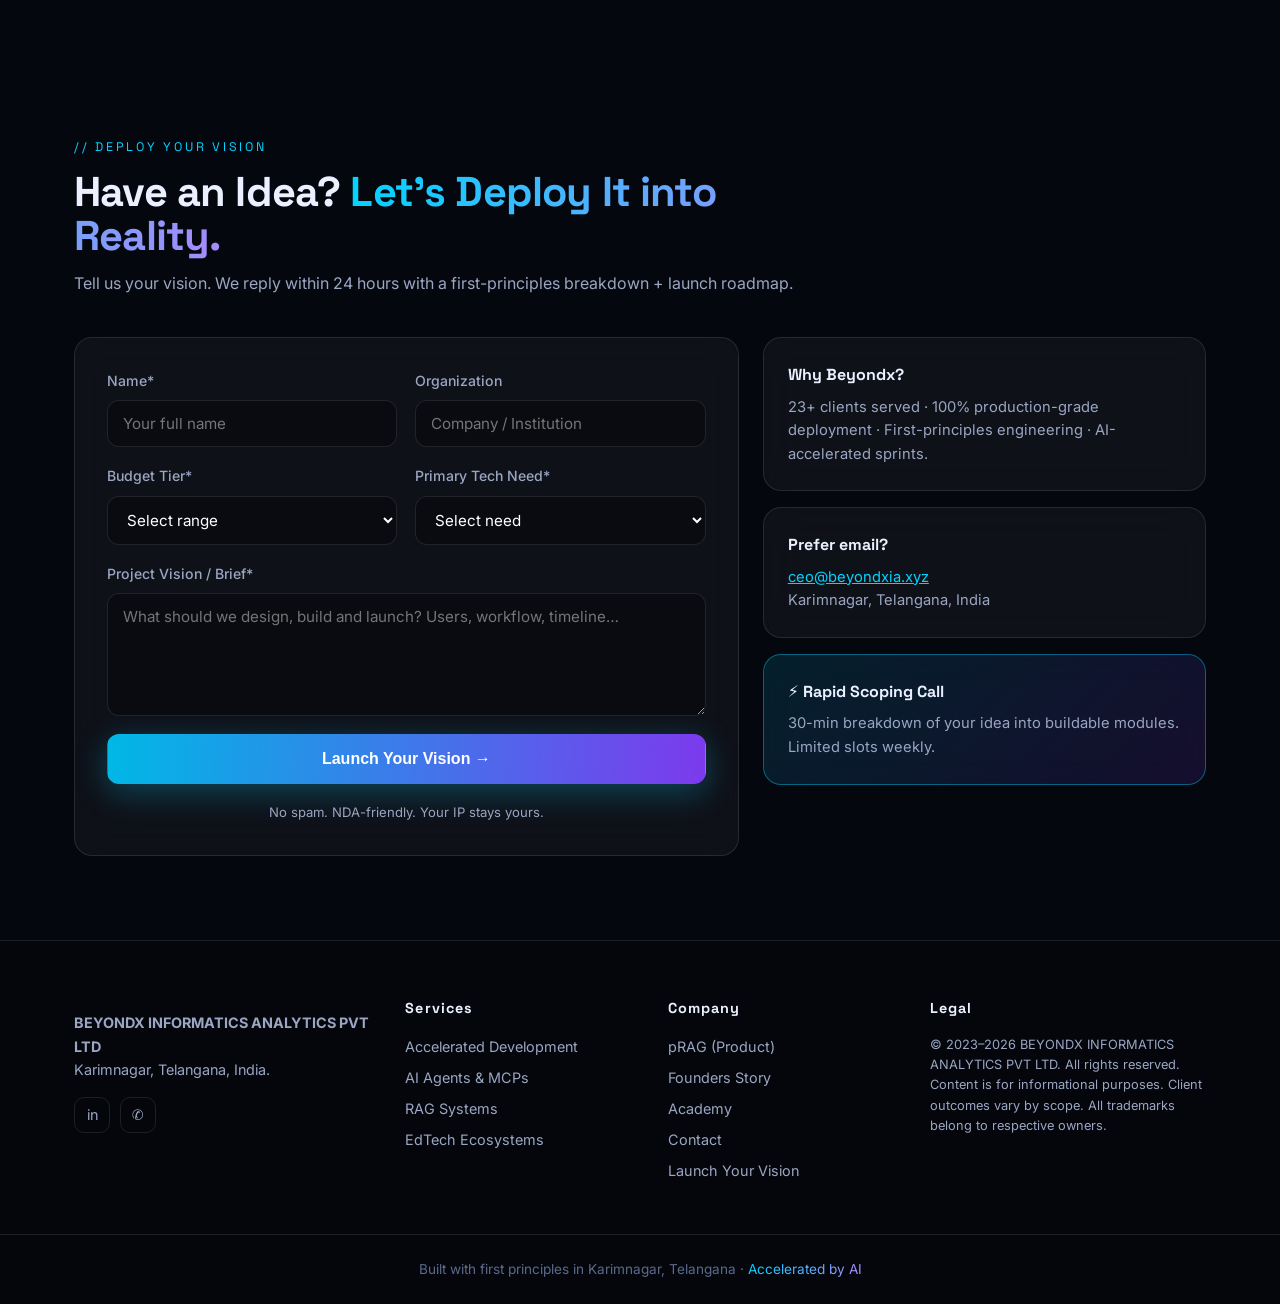
==== commit 24c00e6a: "prag: generic positioning, voice mode, logo, docs, privacy, contact" ====
--- a/index.html
+++ b/index.html
@@ -29,6 +29,7 @@
     </a>
     <nav class="nav-links" id="navLinks">
       <a href="#services">Services</a>
+      <a href="product.html">Product</a>
       <a href="#founder">Founders Story</a>
       <a href="#academy">Academy</a>
       <a href="#contact">Contact</a>
@@ -40,6 +41,7 @@
   </div>
   <div class="mobile-menu" id="mobileMenu">
     <a href="#services">Services</a>
+    <a href="product.html">Product</a>
     <a href="#founder">Founders Story</a>
     <a href="#academy">Academy</a>
     <a href="#contact">Contact</a>
@@ -273,8 +275,8 @@
       <div class="socials"><a href="https://www.linkedin.com/in/aditya-nanda/" target="_blank" rel="noopener" aria-label="LinkedIn">in</a><a href="https://wa.me/919505009699" target="_blank" rel="noopener" aria-label="WhatsApp">✆</a></div>
     </div>
     <div><h5>Services</h5><a href="#services">Accelerated Development</a><a href="#services">AI Agents & MCPs</a><a href="#services">RAG Systems</a><a href="#services">EdTech Ecosystems</a></div>
-    <div><h5>Company</h5><a href="#founder">Founders Story</a><a href="#academy">Academy</a><a href="#contact">Contact</a><a href="#contact">Launch Your Vision</a></div>
-    <div><h5>Legal</h5><p class="legal">© 2026 BEYONDX INFORMATICS ANALYTICS PVT LTD. All rights reserved. Content is for informational purposes. Client outcomes vary by scope. All trademarks belong to respective owners.</p></div>
+    <div><h5>Company</h5><a href="product.html">pRAG (Product)</a><a href="#founder">Founders Story</a><a href="#academy">Academy</a><a href="#contact">Contact</a><a href="#contact">Launch Your Vision</a></div>
+    <div><h5>Legal</h5><p class="legal">© 2023–2026 BEYONDX INFORMATICS ANALYTICS PVT LTD. All rights reserved. Content is for informational purposes. Client outcomes vary by scope. All trademarks belong to respective owners.</p></div>
   </div>
   <div class="foot-base">Built with first principles in Karimnagar, Telangana · <span class="grad">Accelerated by AI</span></div>
 </footer>
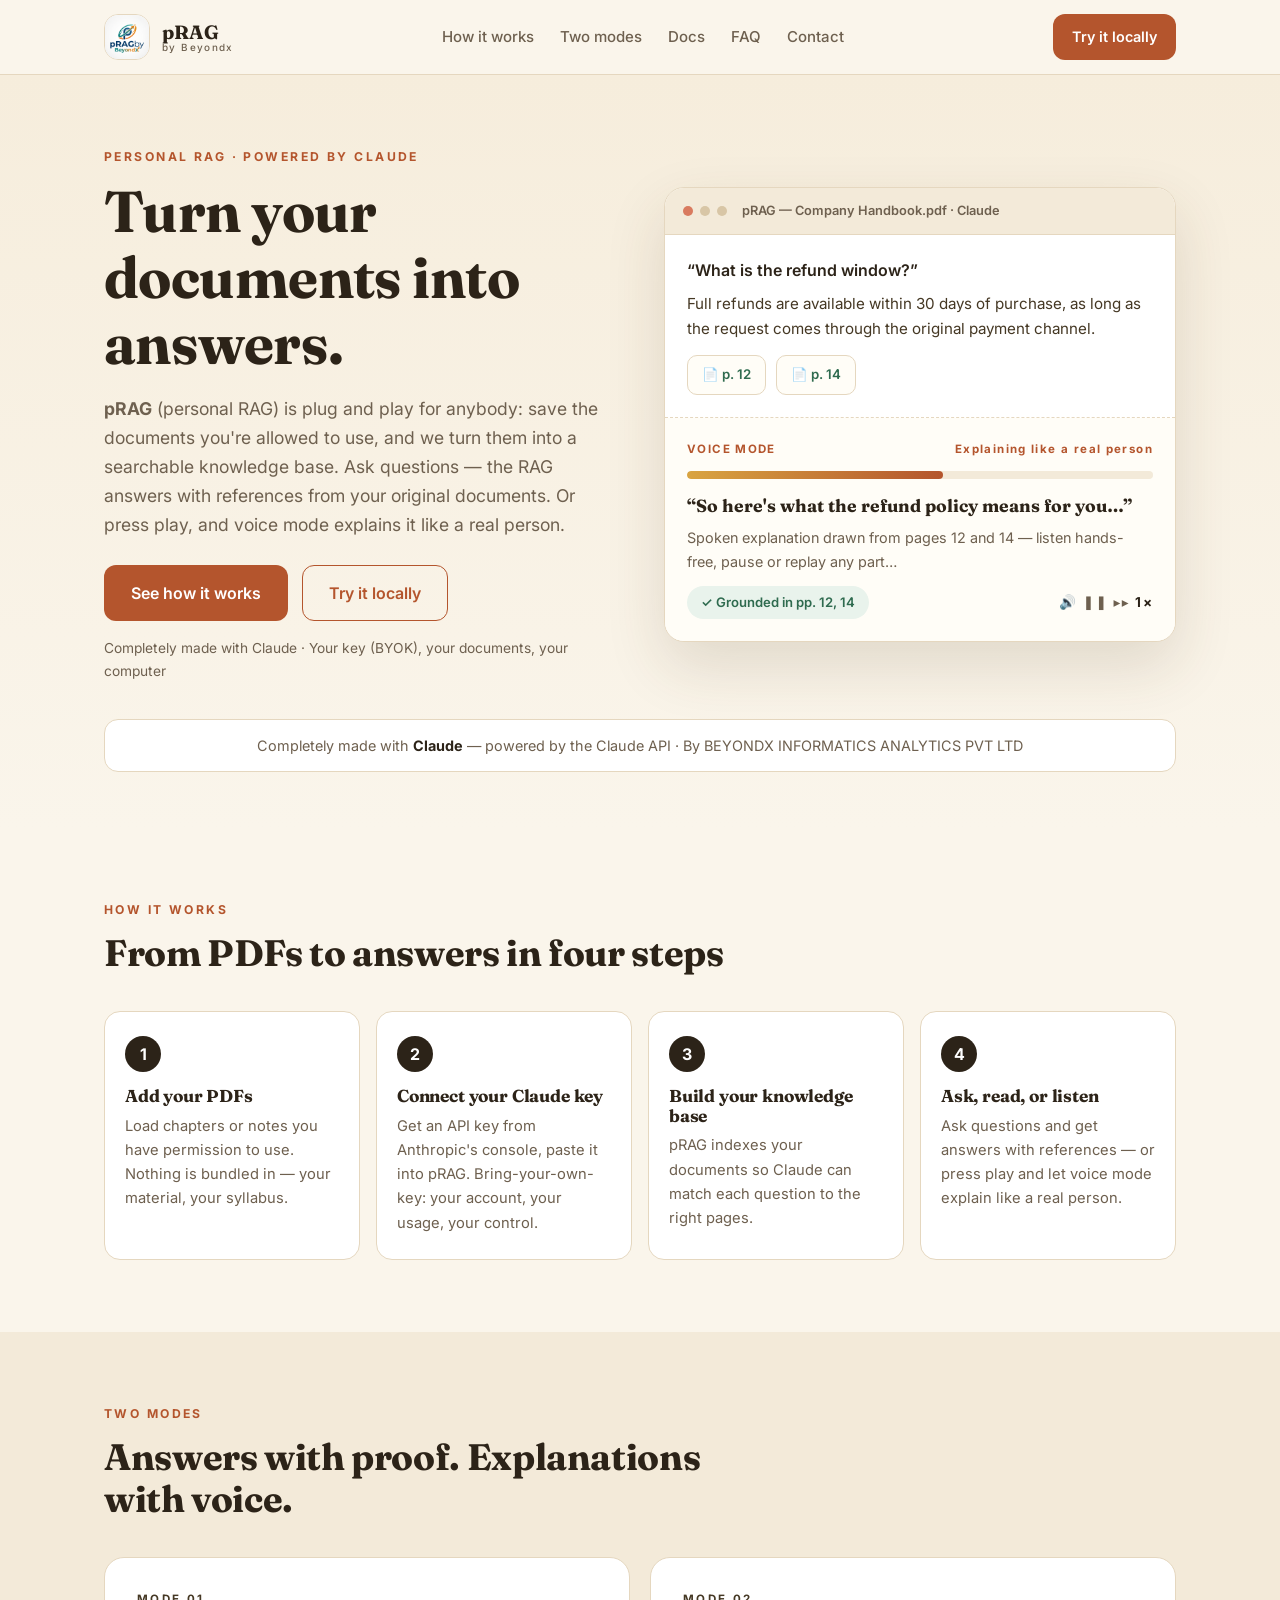
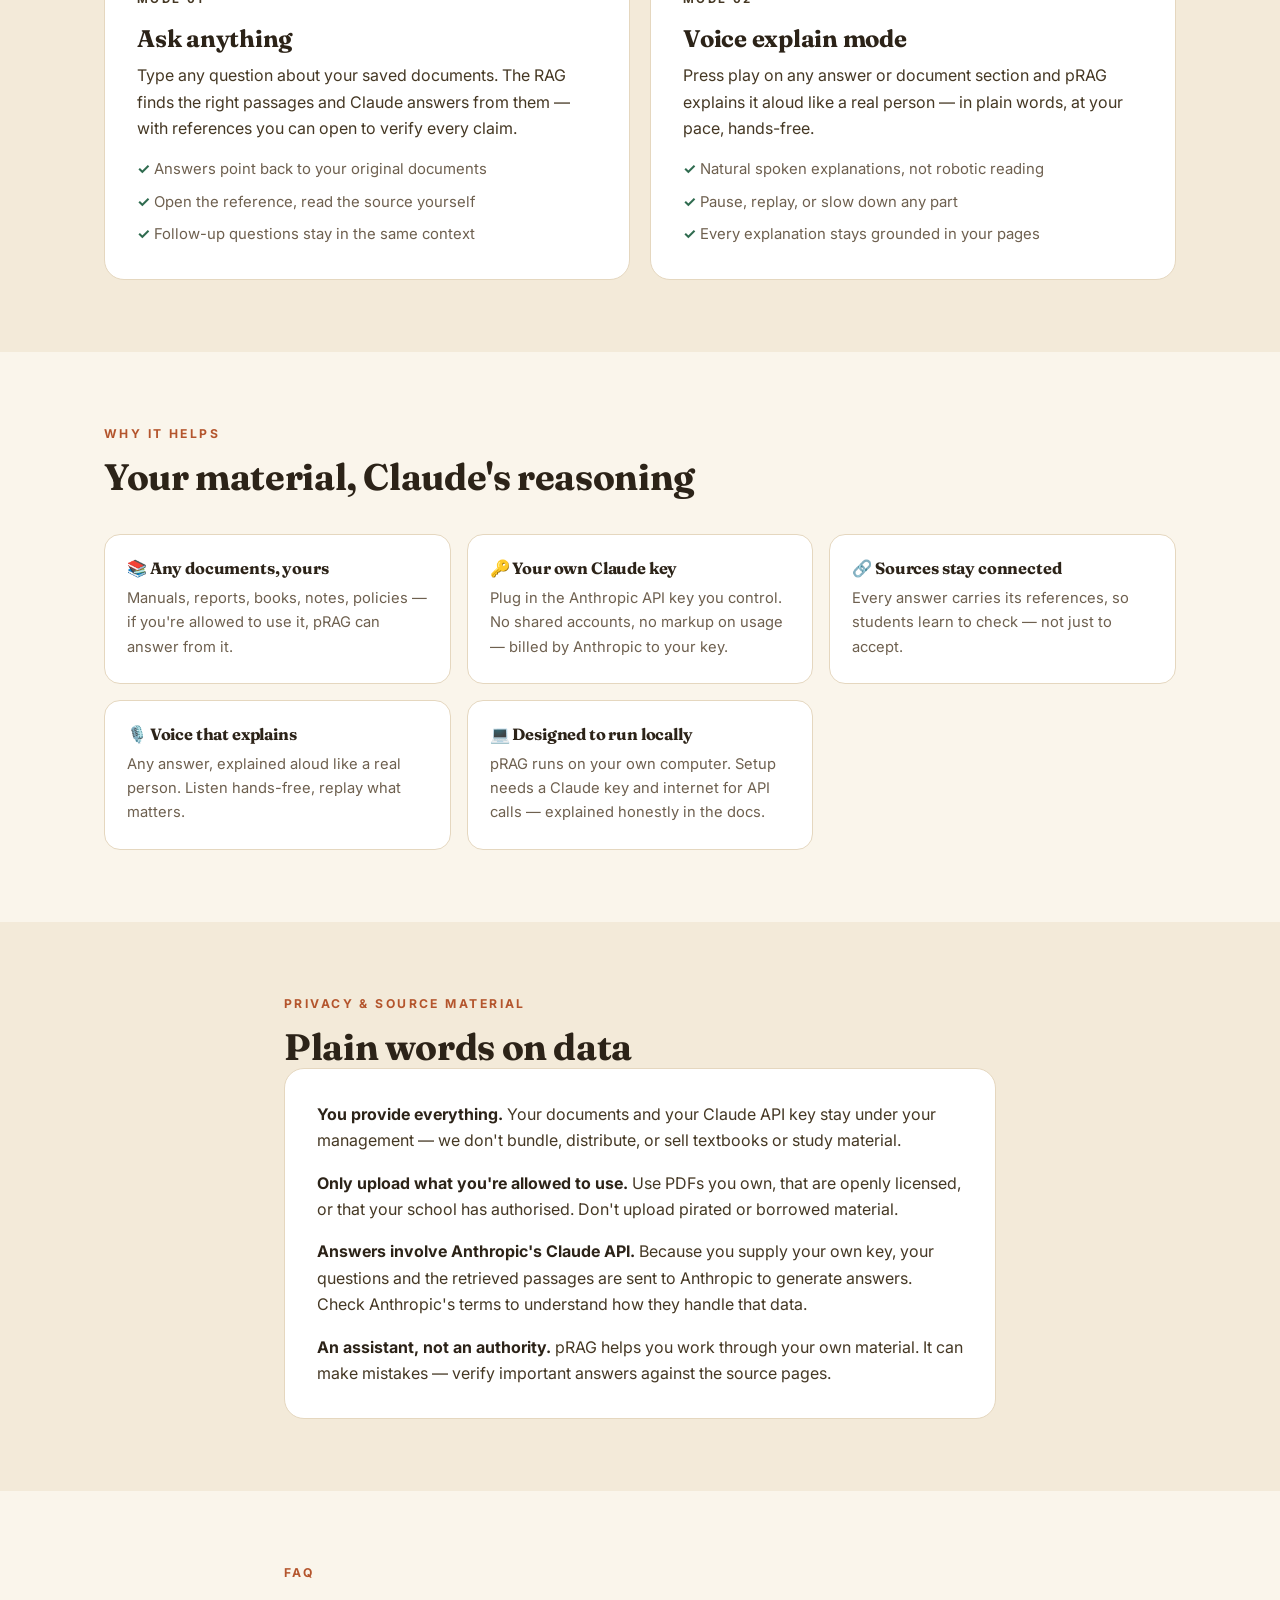
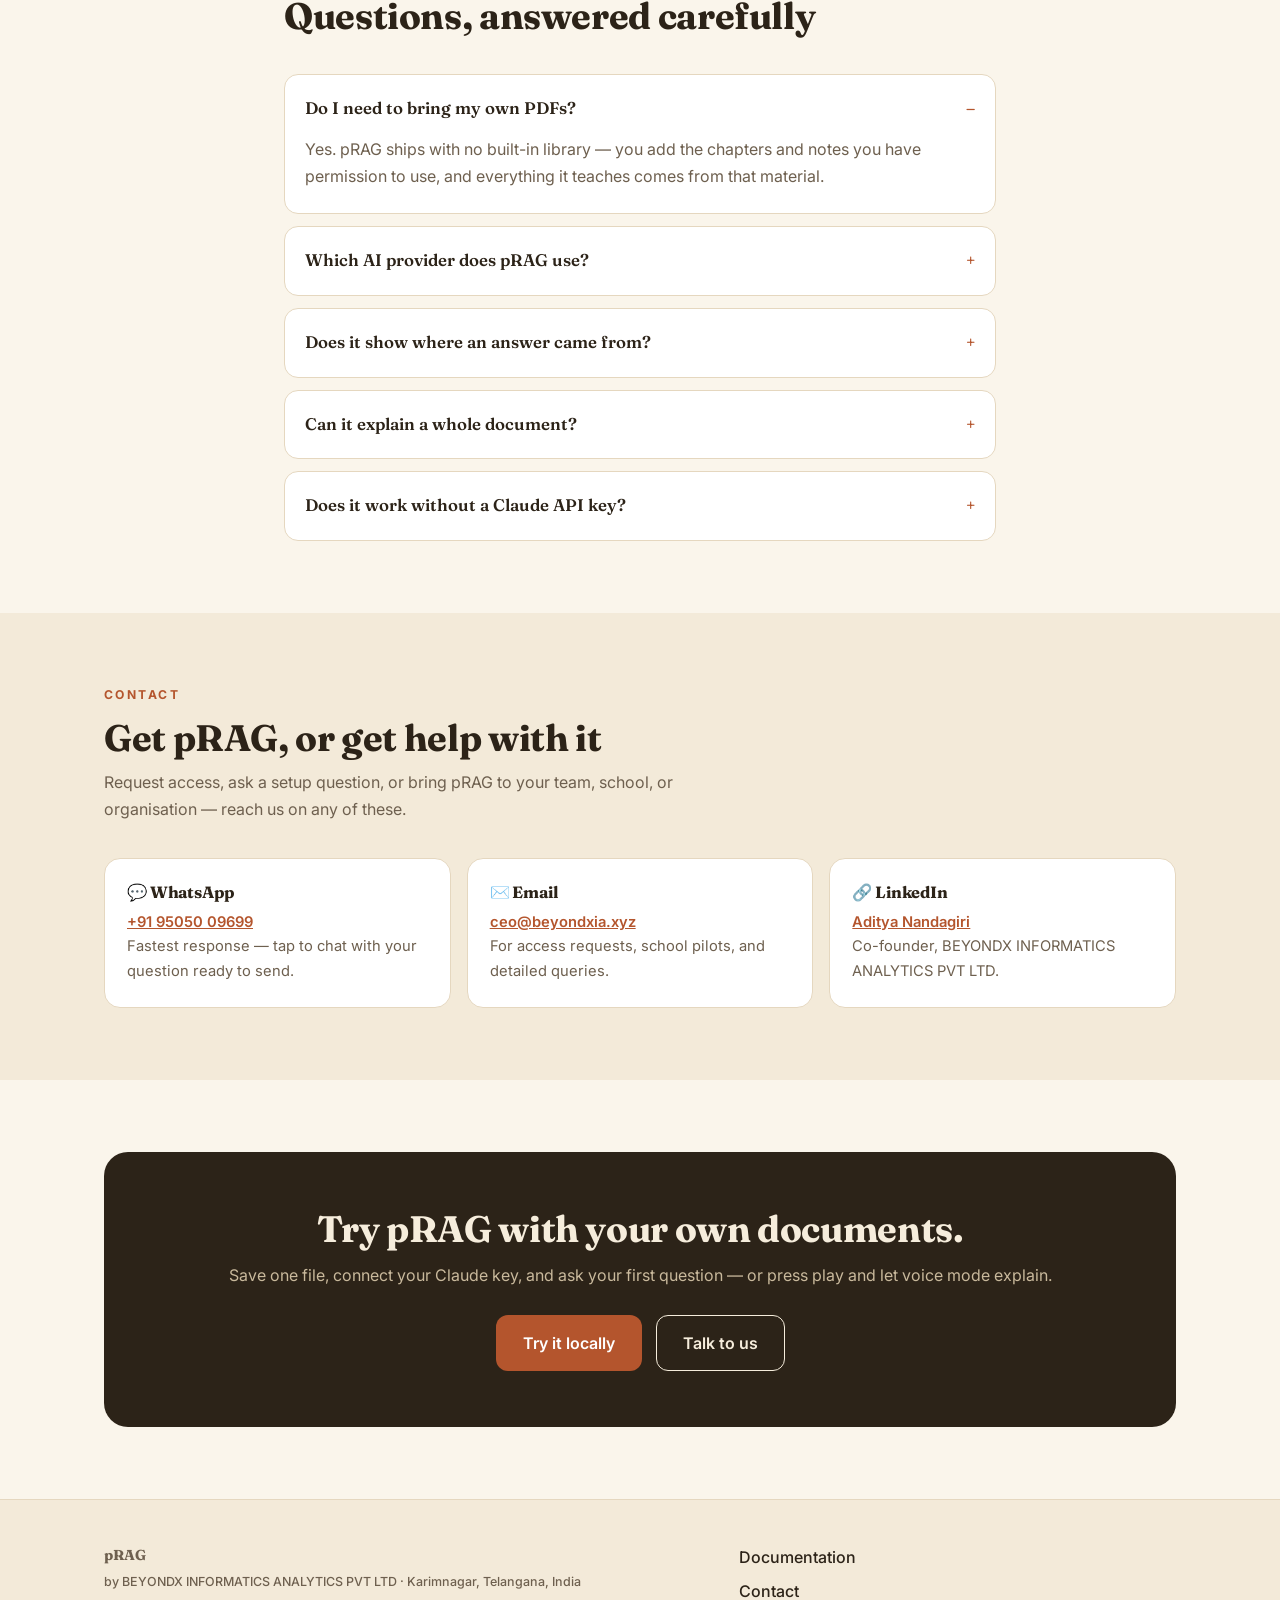
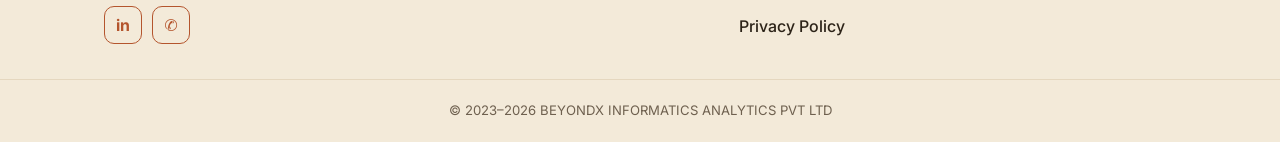
==== commit 3247682f: "prag only: product page becomes the whole site, remove agency pages" ====
--- a/index.html
+++ b/index.html
@@ -1,286 +1,256 @@
 <!DOCTYPE html>
-<html lang="en" class="dark">
+<!--
+  pRAG PRODUCT PAGE — by BEYONDX INFORMATICS ANALYTICS PVT LTD
+  pRAG = personal RAG. Plug-and-play learning assistant, made with Claude AI
+  models and powered by the Claude API (Anthropic) using the user's own key (BYOK).
+  CONFIGURABLES:
+    DOWNLOAD LINK ... search for TODO:DOWNLOAD — currently points to #contact
+  Client/institution names below are from aideveloperindia.xyz (founder's live site).
+  Do not add testimonials, stats, pricing, or security claims without verified facts.
+-->
+<html lang="en">
 <head>
 <meta charset="UTF-8" />
 <meta name="viewport" content="width=device-width, initial-scale=1.0" />
-<title>BEYONDX INFORMATICS ANALYTICS PVT LTD — We Design, Build & Launch Production-Ready Products</title>
-<meta name="description" content="BEYONDX is an elite AI & software development agency. From enterprise workflows to consumer platforms. 23+ clients served. 100% production-grade deployment. Grounded in First Principles." />
-<meta property="og:title" content="BEYONDX — Accelerated by AI. Grounded in First Principles." />
-<meta property="og:description" content="We Design, Build, and Launch Production-Ready Products — Accelerated by AI. 23+ Clients Served | 100% Production-Grade Deployment." />
+<title>pRAG by Beyondx — Your personal RAG assistant, powered by Claude</title>
+<meta name="description" content="pRAG is a plug-and-play personal RAG app by Beyondx, completely made with Claude. Save any documents you're allowed to use, connect your own Claude API key, ask questions with references, or listen as voice mode explains like a real person." />
+<meta property="og:title" content="pRAG — Turn your documents into answers" />
+<meta property="og:description" content="Personal RAG, plug and play with your own Claude key. Ask questions with references from your original documents, or let voice mode explain like a real person." />
 <meta property="og:type" content="website" />
 <link rel="preconnect" href="https://fonts.googleapis.com">
 <link rel="preconnect" href="https://fonts.gstatic.com" crossorigin>
-<link href="https://fonts.googleapis.com/css2?family=Inter:wght@400;500;600;700&family=Space+Grotesk:wght@500;600;700&display=swap" rel="stylesheet">
-<link rel="stylesheet" href="styles.css" />
-<link rel="icon" href="data:image/svg+xml,<svg xmlns='http://www.w3.org/2000/svg' viewBox='0 0 100 100'><rect width='100' height='100' rx='20' fill='%2305070F'/><text x='50' y='68' font-size='52' text-anchor='middle' fill='%2300D4FF' font-family='sans-serif' font-weight='bold'>BX</text></svg>" />
+<link href="https://fonts.googleapis.com/css2?family=Fraunces:opsz,wght@9..144,500;9..144,600;9..144,700&family=Inter:wght@400;500;600;700&display=swap" rel="stylesheet">
+<link rel="stylesheet" href="product.css" />
+<link rel="icon" href="prag-logo.png" />
 </head>
 <body>
-<div class="bg-grid" aria-hidden="true"></div>
-<div class="orb orb-1" aria-hidden="true"></div>
-<div class="orb orb-2" aria-hidden="true"></div>
-
-<!-- HEADER -->
-<header id="navbar" class="nav">
-  <div class="nav-inner">
-    <a href="#top" class="logo">
-      <span class="logo-text">Beyond<span class="accent">x</span>
-        <small>BEYONDX INFORMATICS ANALYTICS</small>
-      </span>
+
+<!-- NAV -->
+<header class="pnav">
+  <div class="pnav-inner">
+    <a href="product.html" class="brand">
+      <span class="brand-mark"><img src="prag-logo.png" alt="pRAG logo" /></span>
+      <span class="brand-text">pRAG <small>by Beyondx</small></span>
     </a>
-    <nav class="nav-links" id="navLinks">
-      <a href="#services">Services</a>
-      <a href="product.html">Product</a>
-      <a href="#founder">Founders Story</a>
-      <a href="#academy">Academy</a>
+    <nav class="pnav-links" id="pnavLinks">
+      <a href="#how">How it works</a>
+      <a href="#modes">Two modes</a>
+      <a href="docs.html">Docs</a>
+      <a href="#faq">FAQ</a>
       <a href="#contact">Contact</a>
     </nav>
-    <div class="nav-cta">
-      <a href="#contact" class="btn btn-primary btn-sm">Launch Your Vision <span aria-hidden="true">→</span></a>
+    <div class="pnav-cta">
+      <!-- TODO:DOWNLOAD — replace href with the real download link when available -->
+      <a href="#contact" class="btn btn-primary btn-sm">Try it locally</a>
       <button class="hamburger" id="hamburger" aria-label="Menu"><span></span><span></span><span></span></button>
     </div>
   </div>
   <div class="mobile-menu" id="mobileMenu">
-    <a href="#services">Services</a>
-    <a href="product.html">Product</a>
-    <a href="#founder">Founders Story</a>
-    <a href="#academy">Academy</a>
+    <a href="#how">How it works</a>
+    <a href="#modes">Two modes</a>
+    <a href="docs.html">Docs</a>
+    <a href="#faq">FAQ</a>
     <a href="#contact">Contact</a>
-    <a href="#contact" class="btn btn-primary">Launch Your Vision →</a>
+    <!-- TODO:DOWNLOAD — replace href with the real download link when available -->
+    <a href="#contact" class="btn btn-primary">Try it locally</a>
   </div>
 </header>
 
-<main id="top">
-<!-- HERO -->
+<main>
+<!-- 1. HERO -->
 <section class="hero">
   <div class="container hero-grid">
     <div class="hero-copy reveal">
-      <div class="pill"><span class="pulse"></span> ELITE AI & SOFTWARE AGENCY — INDIA → GLOBAL</div>
-      <h1>We Design, Build, and Launch <span class="grad">Production-Ready Products</span> — Accelerated by AI.</h1>
-      <p class="sub">From complex enterprise workflows to scalable consumer platforms. Grounded in First Principles. Built for rapid deployment.</p>
-
-      <div class="metrics-banner glass">
-        <div class="metric"><strong><span data-count="23">0</span>+</strong><span>Clients Served</span></div>
-        <div class="divider"></div>
-        <div class="metric"><strong>100%</strong><span>Production-Grade Deployment</span></div>
-        <div class="divider"></div>
-        <div class="metric hide-m"><strong>4×</strong><span>State Innovation Awards</span></div>
-      </div>
-
+      <p class="kicker">PERSONAL RAG · POWERED BY CLAUDE</p>
+      <h1>Turn your documents into answers.</h1>
+      <p class="lede"><b>pRAG</b> (personal RAG) is plug and play for anybody: save the documents you're allowed to use, and we turn them into a searchable knowledge base. Ask questions — the RAG answers with references from your original documents. Or press play, and voice mode explains it like a real person.</p>
       <div class="hero-ctas">
-        <a href="#contact" class="btn btn-primary btn-lg">Develop Your Idea →</a>
-        <a href="#services" class="btn btn-ghost btn-lg">Explore Services</a>
-      </div>
-      <div class="hero-proof">
-        <div class="avatars"><span>TS</span><span>HE</span><span>ED</span><span>GV</span><span>+</span></div>
-        <p>Trusted by founders, enterprises & institutions across Telangana, India.</p>
-      </div>
-    </div>
-
-    <div class="hero-visual reveal">
-      <div class="terminal glass">
-        <div class="term-bar"><i></i><i></i><i></i><span>beyondx — deploy.sh</span></div>
-<pre class="term-body"><code><span class="c">$ beyondx init --first-principles</span>
-<span class="g">✓ architecture mapped</span>
-<span class="g">✓ ai-agent + mcp bridged</span>
-<span class="g">✓ rag over secure enterprise data</span>
-<span class="c">$ beyondx deploy --production</span>
-<span class="b">◈ BUILD 23ms · TESTS PASSED · LIVE → v1.0.0</span>
-<span class="v">100% production-grade · 23+ clients shipped</span></code></pre>
-        <div class="term-cards">
-          <div class="mini glass"><b>AI Agents & MCPs</b><span>goal-oriented workers</span></div>
-          <div class="mini glass"><b>RAG Systems</b><span>secure semantic search</span></div>
-        </div>
-      </div>
-    </div>
-  </div>
-  <div class="logo-strip container">
-    <span>AI AGENTS</span><span>•</span><span>MCP PROTOCOLS</span><span>•</span><span>RAG SYSTEMS</span><span>•</span><span>WEB PLATFORMS</span><span>•</span><span>EDTECH ECOSYSTEMS</span>
-  </div>
-</section>
-
-<!-- SERVICES -->
-<section id="services" class="section">
-  <div class="container">
-    <div class="sec-head reveal">
-      <p class="eyebrow">// CAPABILITIES</p>
-      <h2>Full-Stack Engineering, <span class="grad">Accelerated by AI</span></h2>
-      <p class="sec-sub">Five battle-tested service lines. One outcome: flawless software shipped fast.</p>
-    </div>
-    <div class="grid cards-5">
-      <article class="card glass reveal">
-        <div class="icon">⚡</div>
-        <h3>Accelerated Development</h3>
-        <p>Rapid, flawless software architecture delivery. From spec to production in sprints, not quarters.</p>
-        <a href="#contact" class="card-link">Ship faster →</a>
-      </article>
-      <article class="card glass reveal">
-        <div class="icon">🤖</div>
-        <h3>AI Agents & MCPs</h3>
-        <p>Goal-oriented digital workers and advanced data-bridging protocols for modern LLM stacks.</p>
-        <a href="#contact" class="card-link">Automate workflows →</a>
-      </article>
-      <article class="card glass reveal">
-        <div class="icon">🌐</div>
-        <h3>Websites & Web Apps</h3>
-        <p>High-performance, secure, and responsive web platforms engineered to convert and scale.</p>
-        <a href="#contact" class="card-link">Build your platform →</a>
-      </article>
-      <article class="card glass reveal">
-        <div class="icon">🧠</div>
-        <h3>Custom RAG Systems</h3>
-        <p>Intelligent semantic search architectures over secure proprietary enterprise data.</p>
-        <a href="#contact" class="card-link">Unlock your data →</a>
-      </article>
-      <article class="card glass reveal">
-        <div class="icon">🎓</div>
-        <h3>AI Ecosystems for Education</h3>
-        <p>Transforming schools, colleges, and universities into AI-first campuses.</p>
-        <a href="#academy" class="card-link">Transform campus →</a>
-      </article>
-    </div>
-  </div>
-</section>
-
-<!-- FOUNDER -->
-<section id="founder" class="section founder-sec">
-  <div class="container">
-    <div class="sec-head reveal">
-      <p class="eyebrow"> // FOUNDER'S SPOTLIGHT</p>
-      <h2>Grounded in <span class="grad">First Principles Innovation</span></h2>
-    </div>
-    <div class="split">
-      <div class="bio glass reveal">
-        <div class="founder-tag">
-          <div class="f-avatar">AN</div>
-          <div><b>Aditya Nandagiri</b><span>Co-Founder, BEYONDX INFORMATICS ANALYTICS PVT LTD</span></div>
-        </div>
-        <p><b>4-time 'Intinta Innovator'</b> recognized by the State Innovation Cell, Government of Telangana <b>(2019, 2020, 2022, 2023)</b> — a multi-year award-winning innovator.</p>
-        <p>Background in <b>ethical hacking & cybersecurity</b>, with a track record of training <b>5,000+ students</b> in digital security and responsible disclosure practices.</p>
-        <blockquote>“We don't just write code. We break complex systemic problems down to their fundamental elements to build solutions that endure.”</blockquote>
-        <div class="badges"><span>2019 🏆</span><span>2020 🏆</span><span>2022 🏆</span><span>2023 🏆</span></div>
-      </div>
-      <div class="timeline reveal">
-        <h4>INNOVATION TIMELINE</h4>
-        <div class="carousel glass">
-          <div class="slides" id="slides">
-            <div class="slide active">
-              <span class="tag">HEALTHCARE SECURITY</span>
-              <h3>Anti-Theft Slate — Published Patent</h3>
-              <p>Structural hardware + software safeguard for clinical devices. Designed from first principles to eliminate theft vectors in hospitals.</p>
-            </div>
-            <div class="slide">
-              <span class="tag">ELDERLY CARE</span>
-              <h3>Switch-Phone</h3>
-              <p>Radically simplified communication device for seniors. Big tactile controls, SOS-first UX, zero learning curve.</p>
-            </div>
-            <div class="slide">
-              <span class="tag">CIVIC TECH</span>
-              <h3>Votes App — Political Engagement</h3>
-              <p>Grassroots engagement platform connecting citizens and representatives with verified, transparent feedback loops.</p>
-            </div>
-          </div>
-          <div class="car-ctrl">
-            <button id="prevBtn" aria-label="Previous">←</button>
-            <div class="dots" id="dots"></div>
-            <button id="nextBtn" aria-label="Next">→</button>
+        <a href="#how" class="btn btn-primary btn-lg">See how it works</a>
+        <!-- TODO:DOWNLOAD — replace href with the real download link when available -->
+        <a href="#contact" class="btn btn-outline btn-lg">Try it locally</a>
+      </div>
+      <p class="hero-note">Completely made with Claude · Your key (BYOK), your documents, your computer</p>
+    </div>
+
+    <!-- Product mockup -->
+    <div class="mockup reveal" aria-label="pRAG product preview">
+      <div class="mock-window">
+        <div class="mock-bar"><i></i><i></i><i></i><span>pRAG — Company Handbook.pdf · Claude</span></div>
+
+        <div class="mock-qa">
+          <p class="mock-q">“What is the refund window?”</p>
+          <p class="mock-a">Full refunds are available within 30 days of purchase, as long as the request comes through the original payment channel.</p>
+          <div class="refs">
+            <details class="ref"><summary>📄 p. 12</summary><p>“…customers may claim a full refund within thirty (30) days of purchase, no questions asked…”</p></details>
+            <details class="ref"><summary>📄 p. 14</summary><p>“…refund requests must be raised through the original payment channel to be processed…”</p></details>
           </div>
         </div>
-        <div class="nodes">
-          <div class="node"><i></i><span>Break down</span></div>
-          <div class="line"></div>
-          <div class="node"><i></i><span>Rebuild</span></div>
-          <div class="line"></div>
-          <div class="node"><i></i><span>Deploy</span></div>
+
+        <div class="mock-lesson">
+          <div class="lesson-top"><span>VOICE MODE</span><span>Explaining like a real person</span></div>
+          <div class="progress"><i style="width:55%"></i></div>
+          <p class="lesson-title">“So here's what the refund policy means for you…”</p>
+          <p class="lesson-body">Spoken explanation drawn from pages 12 and 14 — listen hands-free, pause or replay any part…</p>
+          <div class="lesson-row">
+            <span class="chip">✓ Grounded in pp. 12, 14</span>
+            <span class="tts" aria-label="Read aloud controls">🔊 ❚❚ ▸▸ <b>1×</b></span>
+          </div>
         </div>
       </div>
     </div>
   </div>
-</section>
-
-<!-- ACADEMY -->
-<section id="academy" class="section">
-  <div class="container">
-    <div class="academy glass reveal">
-      <div class="ac-copy">
-        <p class="eyebrow"> // BEYONDX ACADEMY</p>
-        <h2>Beyondx Academy: <span class="grad">Learn to Earn with AI</span></h2>
-        <p>Industry-vetted AI classes and curriculum frameworks designed to upskill students, graduates, and professionals with high-income AI engineering and real-world automation skills.</p>
-        <ul class="ac-list">
-          <li>✓ AI Engineering & LLM App Building</li>
-          <li>✓ Automation for Freelancing & Jobs</li>
-          <li>✓ Institution Curriculum Frameworks</li>
+  <div class="container">
+    <div class="built-strip reveal">Completely made with <b>Claude</b> — powered by the Claude API · By BEYONDX INFORMATICS ANALYTICS PVT LTD</div>
+  </div>
+</section>
+
+<!-- 2. HOW IT WORKS -->
+<section id="how" class="section">
+  <div class="container">
+    <div class="sec-head reveal">
+      <p class="kicker">HOW IT WORKS</p>
+      <h2>From PDFs to answers in four steps</h2>
+    </div>
+    <ol class="steps">
+      <li class="step reveal"><span class="n">1</span><h3>Add your PDFs</h3><p>Load chapters or notes you have permission to use. Nothing is bundled in — your material, your syllabus.</p></li>
+      <li class="step reveal"><span class="n">2</span><h3>Connect your Claude key</h3><p>Get an API key from Anthropic's console, paste it into pRAG. Bring-your-own-key: your account, your usage, your control.</p></li>
+      <li class="step reveal"><span class="n">3</span><h3>Build your knowledge base</h3><p>pRAG indexes your documents so Claude can match each question to the right pages.</p></li>
+      <li class="step reveal"><span class="n">4</span><h3>Ask, read, or listen</h3><p>Ask questions and get answers with references — or press play and let voice mode explain like a real person.</p></li>
+    </ol>
+  </div>
+</section>
+
+<!-- 3. TWO MODES -->
+<section id="modes" class="section tint">
+  <div class="container">
+    <div class="sec-head reveal">
+      <p class="kicker">TWO MODES</p>
+      <h2>Answers with proof. Explanations with voice.</h2>
+    </div>
+    <div class="modes">
+      <article class="mode reveal">
+        <p class="mode-tag">MODE 01</p>
+        <h3>Ask anything</h3>
+        <p>Type any question about your saved documents. The RAG finds the right passages and Claude answers from them — with references you can open to verify every claim.</p>
+        <ul>
+          <li>Answers point back to your original documents</li>
+          <li>Open the reference, read the source yourself</li>
+          <li>Follow-up questions stay in the same context</li>
         </ul>
-        <a href="#contact" class="btn btn-primary btn-lg" data-academy>View Academy Class Schedules →</a>
-      </div>
-      <div class="ac-visual">
-        <div class="ac-card glass"><b>Next Cohort</b><span class="big">AI Engineering Bootcamp</span><div class="progress"><i style="width:78%"></i></div><span>78% seats claimed — Karimnagar + Online</span></div>
-        <div class="ac-card glass"><b>Avg. Outcome</b><span class="big grad">Ship 3 production AI apps</span><span>Portfolio + automation client kit included</span></div>
-      </div>
-    </div>
-  </div>
-</section>
-
-<!-- CONTACT / LEAD FORM -->
-<section id="contact" class="section">
-  <div class="container">
-    <div class="sec-head reveal">
-      <p class="eyebrow">// DEPLOY YOUR VISION</p>
-      <h2>Have an Idea? <span class="grad">Let’s Deploy It into Reality.</span></h2>
-      <p class="sec-sub">Tell us your vision. We reply within 24 hours with a first-principles breakdown + launch roadmap.</p>
-    </div>
-    <div class="split form-split">
-      <form id="leadForm" class="form glass reveal" novalidate>
-        <div class="row">
-          <label>Name*<input name="name" required placeholder="Your full name" /></label>
-          <label>Organization<input name="org" placeholder="Company / Institution" /></label>
-        </div>
-        <div class="row">
-          <label>Budget Tier*
-            <select name="budget" required>
-              <option value="">Select range</option>
-              <option>< ₹50K — Validate MVP</option>
-              <option>₹50K – ₹2L — Build & Launch</option>
-              <option>₹2L – ₹10L — Scale / Enterprise</option>
-              <option>₹10L+ — Ecosystem / Campus</option>
-            </select>
-          </label>
-          <label>Primary Tech Need*
-            <select name="need" required>
-              <option value="">Select need</option>
-              <option>AI (Agents / LLM / Automation)</option>
-              <option>Web Apps (Website / Platform)</option>
-              <option>EdTech Ecosystems (AI-first campus)</option>
-            </select>
-          </label>
-        </div>
-        <label>Project Vision / Brief*<textarea name="vision" required rows="5" placeholder="What should we design, build and launch? Users, workflow, timeline…"></textarea></label>
-        <button type="submit" class="btn btn-primary btn-lg full">Launch Your Vision →</button>
-        <p class="form-note" id="formNote">No spam. NDA-friendly. Your IP stays yours.</p>
-      </form>
-      <aside class="contact-side reveal">
-        <div class="c-card glass"><h4>Why Beyondx?</h4><p>23+ clients served · 100% production-grade deployment · First-principles engineering · AI-accelerated sprints.</p></div>
-        <div class="c-card glass"><h4>Prefer email?</h4><p><a href="mailto:ceo@beyondxia.xyz">ceo@beyondxia.xyz</a><br/>Karimnagar, Telangana, India</p></div>
-        <div class="c-card glass highlight"><h4>⚡ Rapid Scoping Call</h4><p>30-min breakdown of your idea into buildable modules. Limited slots weekly.</p></div>
-      </aside>
+      </article>
+      <article class="mode reveal">
+        <p class="mode-tag">MODE 02</p>
+        <h3>Voice explain mode</h3>
+        <p>Press play on any answer or document section and pRAG explains it aloud like a real person — in plain words, at your pace, hands-free.</p>
+        <ul>
+          <li>Natural spoken explanations, not robotic reading</li>
+          <li>Pause, replay, or slow down any part</li>
+          <li>Every explanation stays grounded in your pages</li>
+        </ul>
+      </article>
+    </div>
+  </div>
+</section>
+
+<!-- 4. BENEFITS -->
+<section class="section">
+  <div class="container">
+    <div class="sec-head reveal">
+      <p class="kicker">WHY IT HELPS</p>
+      <h2>Your material, Claude's reasoning</h2>
+    </div>
+    <div class="benefits">
+      <div class="benefit reveal"><h3>📚 Any documents, yours</h3><p>Manuals, reports, books, notes, policies — if you're allowed to use it, pRAG can answer from it.</p></div>
+      <div class="benefit reveal"><h3>🔑 Your own Claude key</h3><p>Plug in the Anthropic API key you control. No shared accounts, no markup on usage — billed by Anthropic to your key.</p></div>
+      <div class="benefit reveal"><h3>🔗 Sources stay connected</h3><p>Every answer carries its references, so students learn to check — not just to accept.</p></div>
+      <div class="benefit reveal"><h3>🎙️ Voice that explains</h3><p>Any answer, explained aloud like a real person. Listen hands-free, replay what matters.</p></div>
+      <div class="benefit reveal"><h3>💻 Designed to run locally</h3><p>pRAG runs on your own computer. Setup needs a Claude key and internet for API calls — explained honestly in the docs.</p></div>
+    </div>
+  </div>
+</section>
+
+<!-- 5. PRIVACY & SOURCE MATERIAL -->
+<section id="privacy" class="section tint">
+  <div class="container narrow reveal">
+    <p class="kicker">PRIVACY &amp; SOURCE MATERIAL</p>
+    <h2>Plain words on data</h2>
+    <div class="plain">
+      <p><b>You provide everything.</b> Your documents and your Claude API key stay under your management — we don't bundle, distribute, or sell textbooks or study material.</p>
+      <p><b>Only upload what you're allowed to use.</b> Use PDFs you own, that are openly licensed, or that your school has authorised. Don't upload pirated or borrowed material.</p>
+      <p><b>Answers involve Anthropic's Claude API.</b> Because you supply your own key, your questions and the retrieved passages are sent to Anthropic to generate answers. Check Anthropic's terms to understand how they handle that data.</p>
+      <p><b>An assistant, not an authority.</b> pRAG helps you work through your own material. It can make mistakes — verify important answers against the source pages.</p>
+    </div>
+  </div>
+</section>
+
+<!-- 6. FAQ -->
+<section id="faq" class="section">
+  <div class="container narrow">
+    <div class="sec-head reveal">
+      <p class="kicker">FAQ</p>
+      <h2>Questions, answered carefully</h2>
+    </div>
+    <div class="faq reveal">
+      <details open><summary>Do I need to bring my own PDFs?</summary><p>Yes. pRAG ships with no built-in library — you add the chapters and notes you have permission to use, and everything it teaches comes from that material.</p></details>
+      <details><summary>Which AI provider does pRAG use?</summary><p>Claude. pRAG is made with Claude AI models and powered by the Claude API (Anthropic). You connect your own Anthropic API key — see the <a href="docs.html">documentation</a> for setup steps.</p></details>
+      <details><summary>Does it show where an answer came from?</summary><p>Yes. Every answer lists the pages it draws on, and you can expand each reference to read the exact passage — so you can always verify.</p></details>
+      <details><summary>Can it explain a whole document?</summary><p>Yes. Voice mode works through a document section by section, explaining each part in plain words. Very long documents may be covered across multiple sessions.</p></details>
+      <details><summary>Does it work without a Claude API key?</summary><p>No — a key is required for generating answers and lessons. Adding and organising your documents can be done first; the docs explain each step.</p></details>
+    </div>
+  </div>
+</section>
+
+<!-- 7. CONTACT -->
+<section id="contact" class="section tint">
+  <div class="container">
+    <div class="sec-head reveal">
+      <p class="kicker">CONTACT</p>
+      <h2>Get pRAG, or get help with it</h2>
+      <p class="sec-sub">Request access, ask a setup question, or bring pRAG to your team, school, or organisation — reach us on any of these.</p>
+    </div>
+    <div class="benefits">
+      <div class="benefit reveal"><h3>💬 WhatsApp</h3><p><a href="https://wa.me/919505009699?text=Hi%20BEYONDX%2C%20I%27d%20like%20to%20try%20pRAG." target="_blank" rel="noopener">+91 95050 09699</a><br/>Fastest response — tap to chat with your question ready to send.</p></div>
+      <div class="benefit reveal"><h3>✉️ Email</h3><p><a href="mailto:ceo@beyondxia.xyz">ceo@beyondxia.xyz</a><br/>For access requests, school pilots, and detailed queries.</p></div>
+      <div class="benefit reveal"><h3>🔗 LinkedIn</h3><p><a href="https://www.linkedin.com/in/aditya-nanda/" target="_blank" rel="noopener">Aditya Nandagiri</a><br/>Co-founder, BEYONDX INFORMATICS ANALYTICS PVT LTD.</p></div>
+    </div>
+  </div>
+</section>
+
+<!-- 8. FINAL CTA -->
+<section class="section cta-sec">
+  <div class="container">
+    <div class="cta-card reveal">
+      <h2>Try pRAG with your own documents.</h2>
+      <p>Save one file, connect your Claude key, and ask your first question — or press play and let voice mode explain.</p>
+      <div class="hero-ctas center">
+        <!-- TODO:DOWNLOAD — replace href with the real download link when available -->
+        <a href="#contact" class="btn btn-primary btn-lg">Try it locally</a>
+        <a href="https://wa.me/919505009699?text=Hi%20BEYONDX%2C%20I%27d%20like%20to%20try%20pRAG." target="_blank" rel="noopener" class="btn btn-outline btn-lg light">Talk to us</a>
+      </div>
     </div>
   </div>
 </section>
 </main>
 
 <!-- FOOTER -->
-<footer class="footer">
+<footer class="pfoot">
   <div class="container foot-grid">
     <div>
-      <p><b>BEYONDX INFORMATICS ANALYTICS PVT LTD</b><br/>Karimnagar, Telangana, India.</p>
-      <div class="socials"><a href="https://www.linkedin.com/in/aditya-nanda/" target="_blank" rel="noopener" aria-label="LinkedIn">in</a><a href="https://wa.me/919505009699" target="_blank" rel="noopener" aria-label="WhatsApp">✆</a></div>
-    </div>
-    <div><h5>Services</h5><a href="#services">Accelerated Development</a><a href="#services">AI Agents & MCPs</a><a href="#services">RAG Systems</a><a href="#services">EdTech Ecosystems</a></div>
-    <div><h5>Company</h5><a href="product.html">pRAG (Product)</a><a href="#founder">Founders Story</a><a href="#academy">Academy</a><a href="#contact">Contact</a><a href="#contact">Launch Your Vision</a></div>
-    <div><h5>Legal</h5><p class="legal">© 2023–2026 BEYONDX INFORMATICS ANALYTICS PVT LTD. All rights reserved. Content is for informational purposes. Client outcomes vary by scope. All trademarks belong to respective owners.</p></div>
-  </div>
-  <div class="foot-base">Built with first principles in Karimnagar, Telangana · <span class="grad">Accelerated by AI</span></div>
+      <p class="fname">pRAG <span>by BEYONDX INFORMATICS ANALYTICS PVT LTD · Karimnagar, Telangana, India</span></p>
+      <div class="socials">
+        <a href="https://www.linkedin.com/in/aditya-nanda/" target="_blank" rel="noopener" aria-label="LinkedIn">in</a>
+        <a href="https://wa.me/919505009699" target="_blank" rel="noopener" aria-label="WhatsApp">✆</a>
+      </div>
+    </div>
+    <div>
+      <a href="docs.html">Documentation</a>
+      <a href="#contact">Contact</a>
+      <a href="privacy.html">Privacy Policy</a>
+    </div>
+  </div>
+  <div class="foot-base">© 2023–2026 BEYONDX INFORMATICS ANALYTICS PVT LTD</div>
 </footer>
 
-<script src="script.js"></script>
+<script src="product.js"></script>
 </body>
 </html>
--- a/product.css
+++ b/product.css
@@ -0,0 +1,130 @@
+/* LESSONBASE — warm, calm, student-friendly theme (deliberately distinct from the agency dark site) */
+:root{
+  --paper:#FAF5EB; --tint:#F3EAD9; --card:#FFFFFF;
+  --ink:#2C2318; --muted:#6E604F; --line:#E5D7BF;
+  --accent:#B4552D; --accent-dark:#8F3E1F; --green:#2F6B4F; --gold:#D9A441;
+  --radius:16px; --font:'Inter',system-ui,sans-serif; --disp:'Fraunces',Georgia,serif;
+}
+*{box-sizing:border-box;margin:0;padding:0}
+html{scroll-behavior:smooth;scroll-padding-top:90px}
+body{background:var(--paper);color:var(--ink);font-family:var(--font);line-height:1.65}
+.container{max-width:1120px;margin:0 auto;padding:0 24px}
+.narrow{max-width:760px}
+h1,h2,h3{font-family:var(--disp);line-height:1.15;letter-spacing:-.01em}
+h1{font-size:clamp(2.3rem,5vw,3.6rem)} h2{font-size:clamp(1.6rem,3.2vw,2.3rem)}
+.kicker{font-size:.76rem;letter-spacing:.2em;font-weight:700;color:var(--accent);margin-bottom:12px}
+.lede{font-size:1.1rem;color:var(--muted);margin-top:16px;max-width:34rem}
+
+/* NAV */
+.pnav{position:sticky;top:0;z-index:50;background:rgba(250,245,235,.9);backdrop-filter:blur(14px);border-bottom:1px solid var(--line)}
+.pnav-inner{max-width:1120px;margin:0 auto;padding:14px 24px;display:flex;align-items:center;justify-content:space-between;gap:16px}
+.brand{display:flex;align-items:center;gap:12px;text-decoration:none;color:var(--ink)}
+.brand-mark{width:46px;height:46px;border-radius:14px;overflow:hidden;background:#fff;border:1px solid var(--line);flex:none}
+.brand-mark img{width:100%;height:100%;object-fit:contain}
+.brand-text{font-family:var(--disp);font-weight:700;font-size:1.2rem;line-height:1.05}
+.brand-text small{display:block;font-family:var(--font);font-weight:500;font-size:.62rem;letter-spacing:.14em;color:var(--muted)}
+.pnav-links{display:flex;gap:26px}.pnav-links a{color:var(--muted);text-decoration:none;font-weight:500;font-size:.94rem}.pnav-links a:hover{color:var(--ink)}
+.pnav-cta{display:flex;align-items:center;gap:12px}
+.btn{display:inline-flex;align-items:center;justify-content:center;gap:8px;text-decoration:none;font-weight:600;border-radius:12px;border:1px solid transparent;cursor:pointer;transition:.2s}
+.btn-primary{background:var(--accent);color:#fff}.btn-primary:hover{background:var(--accent-dark);transform:translateY(-1px)}
+.btn-outline{border-color:var(--accent);color:var(--accent);background:transparent}.btn-outline:hover{background:rgba(180,85,45,.08)}
+.btn-sm{padding:10px 18px;font-size:.9rem}.btn-lg{padding:14px 26px;font-size:1rem}
+.hamburger{display:none;background:none;border:0;flex-direction:column;gap:5px;cursor:pointer}.hamburger span{width:24px;height:2px;background:var(--ink);display:block}
+.mobile-menu{display:none;flex-direction:column;gap:12px;padding:14px 24px 20px;border-top:1px solid var(--line)}.mobile-menu.open{display:flex}.mobile-menu a{text-decoration:none;color:var(--ink)}
+
+/* HERO */
+.hero{padding:72px 0 56px;background:linear-gradient(180deg,#F6EDDC, var(--paper))}
+.hero-grid{display:grid;grid-template-columns:1fr 1fr;gap:48px;align-items:center}
+.hero-ctas{display:flex;gap:14px;flex-wrap:wrap;margin-top:26px}.hero-ctas.center{justify-content:center}
+.hero-note{margin-top:16px;font-size:.86rem;color:var(--muted)}
+
+/* Mockup */
+.mockup{max-width:520px}
+.mock-window{background:var(--card);border:1px solid var(--line);border-radius:20px;box-shadow:0 24px 60px rgba(80,55,25,.14);overflow:hidden}
+.mock-bar{display:flex;align-items:center;gap:7px;padding:12px 18px;background:var(--tint);border-bottom:1px solid var(--line);color:var(--muted);font-size:.8rem}
+.mock-bar i{width:10px;height:10px;border-radius:50%;background:#D8C6A6}.mock-bar i:first-child{background:#D97B5F}
+.mock-bar span{margin-left:8px;font-weight:600}
+.mock-qa{padding:22px;border-bottom:1px dashed var(--line)}
+.mock-q{font-weight:600;margin-bottom:8px}.mock-a{color:#453824;font-size:.95rem}
+.refs{display:flex;gap:10px;margin-top:14px;flex-wrap:wrap}
+.ref{border:1px solid var(--line);border-radius:10px;background:#FFFDF7;font-size:.83rem}
+.ref summary{cursor:pointer;padding:8px 14px;font-weight:600;color:var(--green);list-style:none}
+.ref summary::-webkit-details-marker{display:none}
+.ref p{padding:0 14px 12px;color:var(--muted);font-size:.82rem;max-width:16rem}
+.mock-lesson{padding:22px;background:#FFFDF7}
+.lesson-top{display:flex;justify-content:space-between;font-size:.72rem;letter-spacing:.12em;font-weight:700;color:var(--accent)}
+.progress{height:8px;background:var(--tint);border-radius:99px;margin:12px 0;overflow:hidden}
+.progress i{display:block;height:100%;background:linear-gradient(90deg,var(--gold),var(--accent));border-radius:99px}
+.lesson-title{font-family:var(--disp);font-weight:700;font-size:1.1rem}
+.lesson-body{color:var(--muted);font-size:.9rem;margin:6px 0 12px}
+.lesson-row{display:flex;justify-content:space-between;align-items:center;gap:10px;flex-wrap:wrap}
+.chip{background:#E9F3EC;color:var(--green);border-radius:999px;padding:6px 14px;font-size:.82rem;font-weight:600}
+.tts{font-size:.85rem;color:var(--muted);letter-spacing:.1em}.tts b{color:var(--ink)}
+
+/* SECTIONS */
+.section{padding:72px 0}.tint{background:var(--tint)}
+.sec-head{max-width:640px;margin-bottom:36px}
+.steps{list-style:none;display:grid;grid-template-columns:repeat(4,1fr);gap:16px}
+.step{background:var(--card);border:1px solid var(--line);border-radius:var(--radius);padding:24px 20px}
+.step .n{width:36px;height:36px;display:grid;place-items:center;border-radius:50%;background:var(--ink);color:#fff;font-weight:700;margin-bottom:14px}
+.step h3{font-size:1.08rem;margin-bottom:8px}.step p{color:var(--muted);font-size:.92rem}
+.modes{display:grid;grid-template-columns:1fr 1fr;gap:20px}
+.mode{background:var(--card);border:1px solid var(--line);border-radius:20px;padding:32px}
+.mode-tag{font-size:.72rem;letter-spacing:.2em;font-weight:700;color:var(--accent)}
+.mode h3{font-size:1.5rem;margin:10px 0}
+.mode p{color:#453824;margin-bottom:16px}
+.mode ul{list-style:none;display:grid;gap:8px;color:var(--muted);font-size:.93rem}
+.mode ul li::before{content:"✓ ";color:var(--green);font-weight:700}
+.benefits{display:grid;grid-template-columns:repeat(3,1fr);gap:16px}
+.benefit{background:var(--card);border:1px solid var(--line);border-radius:var(--radius);padding:24px 22px}
+.benefit h3{font-size:1.02rem;margin-bottom:8px}.benefit p{color:var(--muted);font-size:.92rem}
+.plain{display:grid;gap:16px;background:var(--card);border:1px solid var(--line);border-radius:20px;padding:32px}
+.plain p{color:#453824}.plain b{color:var(--ink)}
+
+/* FAQ */
+.faq{display:grid;gap:12px}
+.faq details{background:var(--card);border:1px solid var(--line);border-radius:14px;padding:6px 20px}
+.faq summary{cursor:pointer;font-weight:600;font-family:var(--disp);font-size:1.05rem;padding:14px 0;list-style:none}
+.faq summary::-webkit-details-marker{display:none}
+.faq summary::after{content:"+";float:right;color:var(--accent);font-weight:700}
+.faq details[open] summary::after{content:"–"}
+.faq details p{color:var(--muted);padding:0 0 18px}
+
+/* CTA + FOOTER */
+.cta-card{background:var(--ink);color:#F6EDDC;border-radius:24px;padding:56px 32px;text-align:center}
+.cta-card h2{margin-bottom:12px}.cta-card p{color:#C9B99C;margin-bottom:8px}
+.pfoot{border-top:1px solid var(--line);padding:44px 0 0;background:#F3EAD9}
+.foot-grid{display:grid;grid-template-columns:1.4fr 1fr;gap:24px}
+.fname{font-family:var(--disp);font-weight:700;font-size:1.1rem}.fname span{display:block;font-family:var(--font);font-weight:500;font-size:.78rem;color:var(--muted);margin-top:4px}
+.pfoot p{color:var(--muted);font-size:.9rem}
+.pfoot a{display:block;color:var(--ink);text-decoration:none;font-weight:500;margin-bottom:8px}.pfoot a:hover{color:var(--accent)}
+.foot-base{text-align:center;color:var(--muted);font-size:.82rem;padding:20px;border-top:1px solid var(--line);margin-top:32px}
+
+/* Reveal */
+.reveal{opacity:0;transform:translateY(24px);transition:.6s ease}.reveal.in{opacity:1;transform:none}
+
+/* pRAG additions: credibility strip, contact links, socials, docs pages */
+.built-strip{margin-top:36px;border:1px solid var(--line);background:var(--card);border-radius:14px;padding:14px 22px;font-size:.9rem;color:var(--muted);text-align:center}
+.built-strip b{color:var(--ink)}
+.sec-sub{color:var(--muted);margin-top:10px}
+.benefit a{color:var(--accent);font-weight:600}
+.fname{margin-bottom:4px}
+.socials{display:flex;gap:10px;margin-top:14px}
+.socials a{width:38px;height:38px;display:grid;place-items:center;border:1px solid var(--accent);border-radius:10px;margin:0;color:var(--accent);font-weight:700;text-decoration:none}
+.socials a:hover{background:rgba(180,85,45,.1)}
+.btn-outline.light{border-color:#F6EDDC;color:#F6EDDC}
+.btn-outline.light:hover{background:rgba(246,237,220,.12)}
+.doc{background:var(--card);border:1px solid var(--line);border-radius:20px;padding:36px;margin-top:28px}
+.doc h2{font-size:1.35rem;margin:28px 0 12px}.doc h2:first-child{margin-top:0}
+.doc p,.doc li{color:#453824;margin-bottom:10px}
+.doc ul,.doc ol{padding-left:22px;display:grid;gap:6px}
+.doc a{color:var(--accent);font-weight:600}
+
+@media(max-width:960px){
+  .hero-grid,.modes{grid-template-columns:1fr}
+  .steps{grid-template-columns:1fr 1fr}
+  .benefits{grid-template-columns:1fr 1fr}
+  .pnav-links{display:none}.hamburger{display:flex}
+  .mockup{max-width:100%}
+}
+@media(max-width:600px){.steps,.benefits,.foot-grid{grid-template-columns:1fr}.cta-card{padding:40px 22px}}
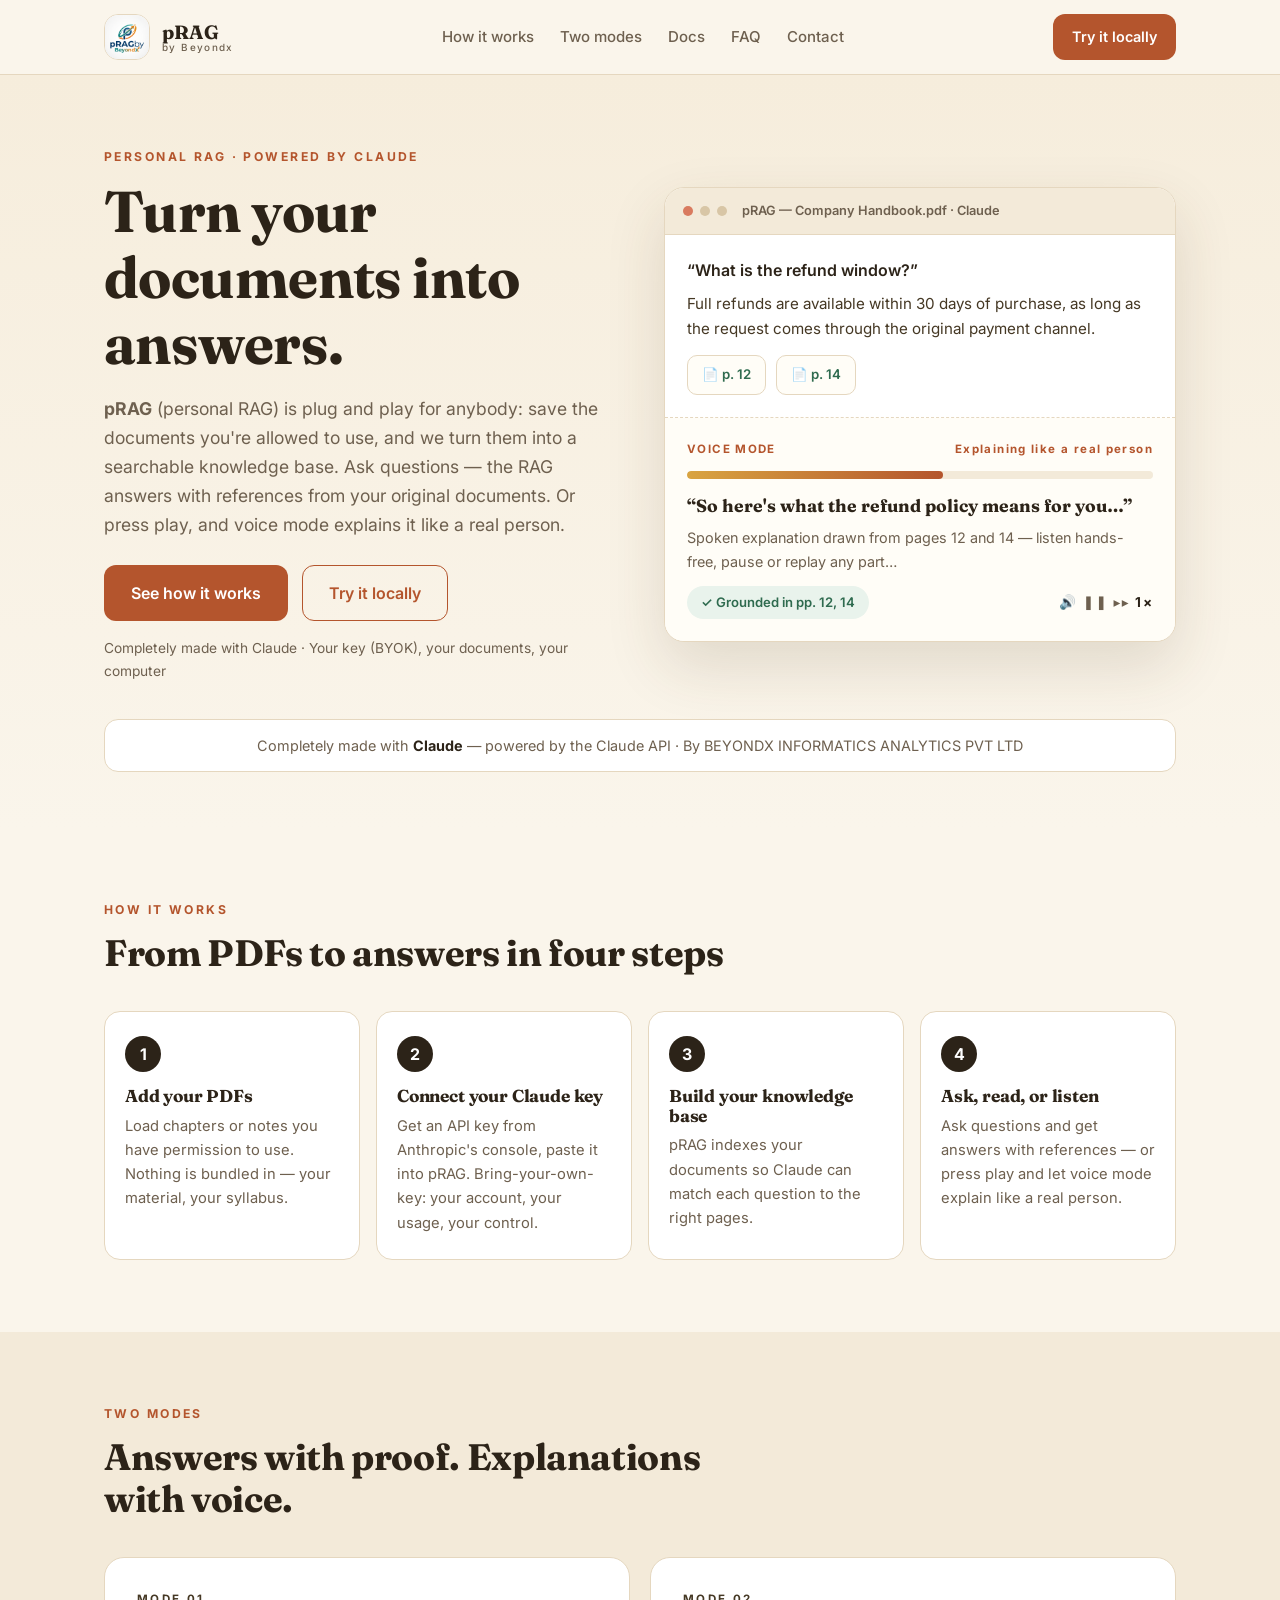
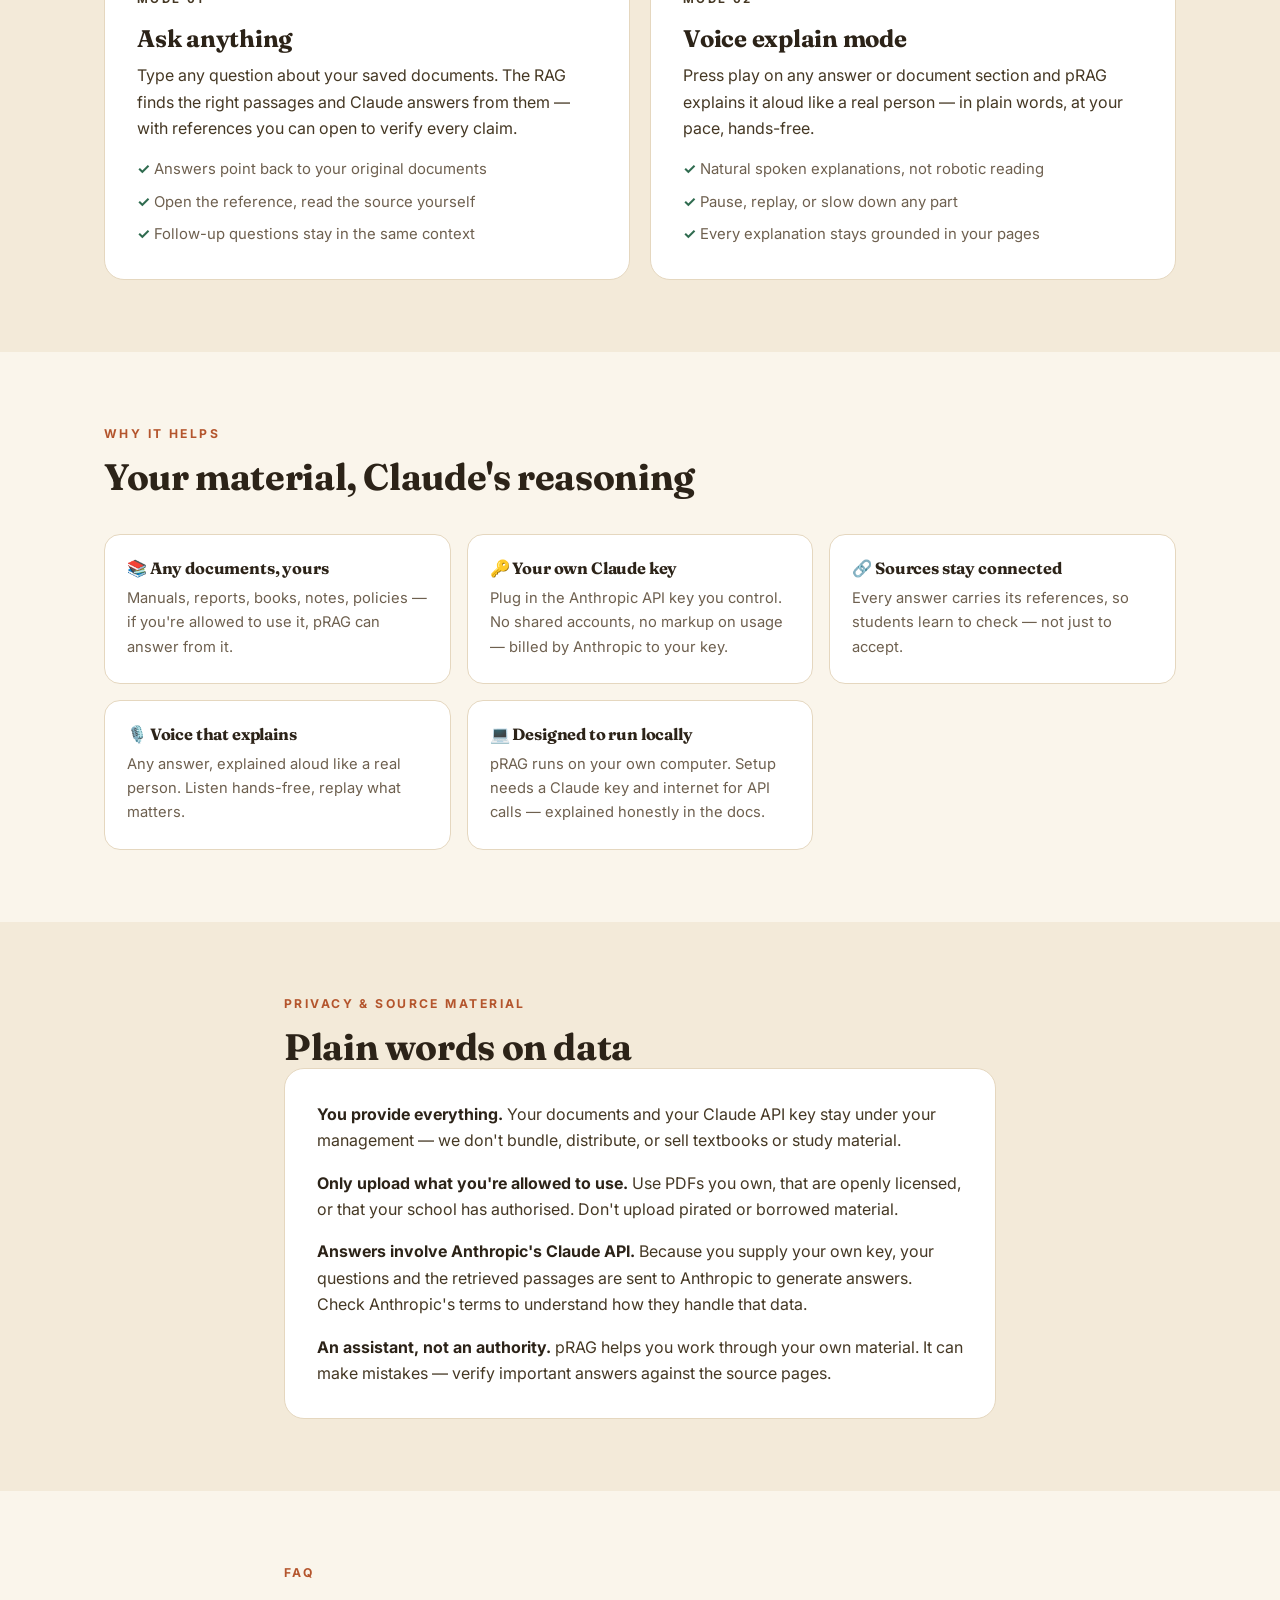
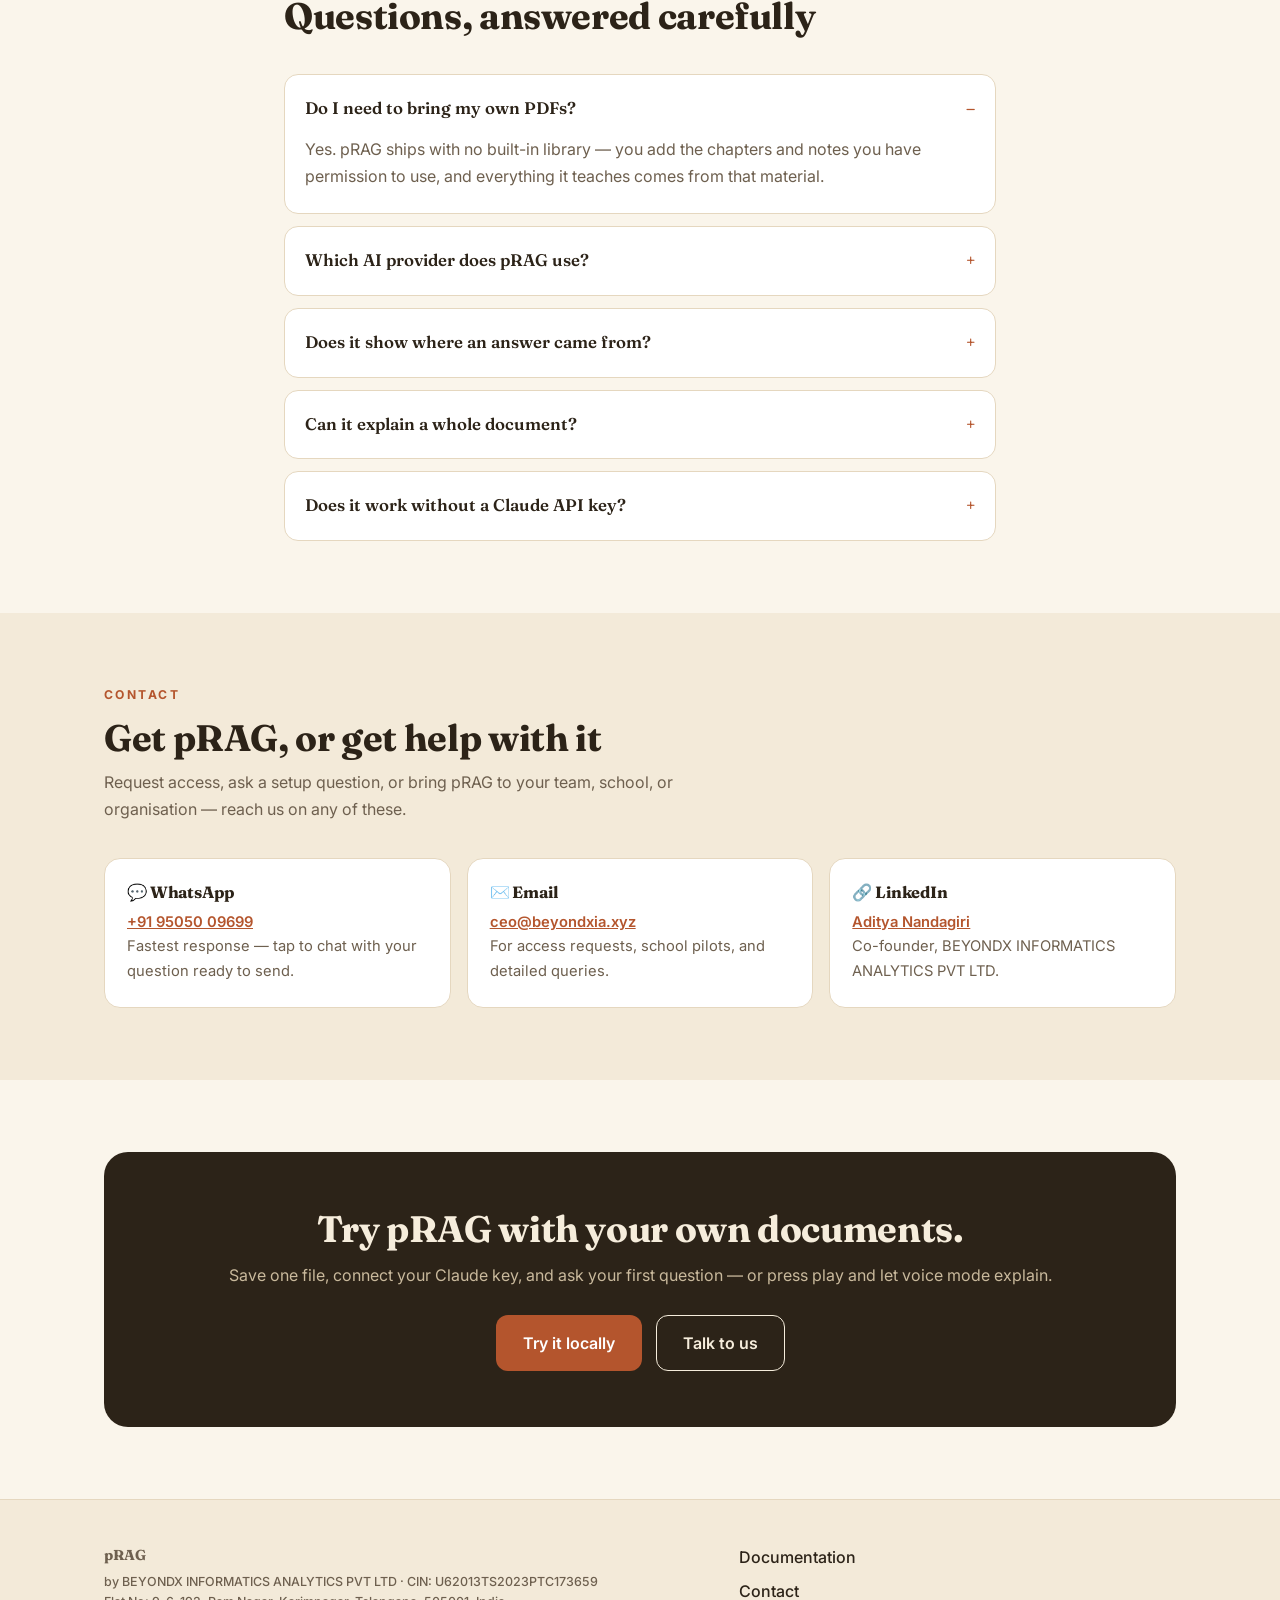
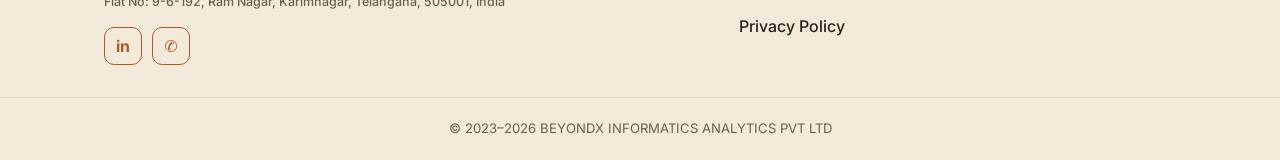
==== commit 85de2c7d: "add CIN and registered address to footers" ====
--- a/index.html
+++ b/index.html
@@ -236,7 +236,7 @@
 <footer class="pfoot">
   <div class="container foot-grid">
     <div>
-      <p class="fname">pRAG <span>by BEYONDX INFORMATICS ANALYTICS PVT LTD · Karimnagar, Telangana, India</span></p>
+      <p class="fname">pRAG <span>by BEYONDX INFORMATICS ANALYTICS PVT LTD · CIN: U62013TS2023PTC173659<br/>Flat No: 9-6-192, Ram Nagar, Karimnagar, Telangana, 505001, India</span></p>
       <div class="socials">
         <a href="https://www.linkedin.com/in/aditya-nanda/" target="_blank" rel="noopener" aria-label="LinkedIn">in</a>
         <a href="https://wa.me/919505009699" target="_blank" rel="noopener" aria-label="WhatsApp">✆</a>
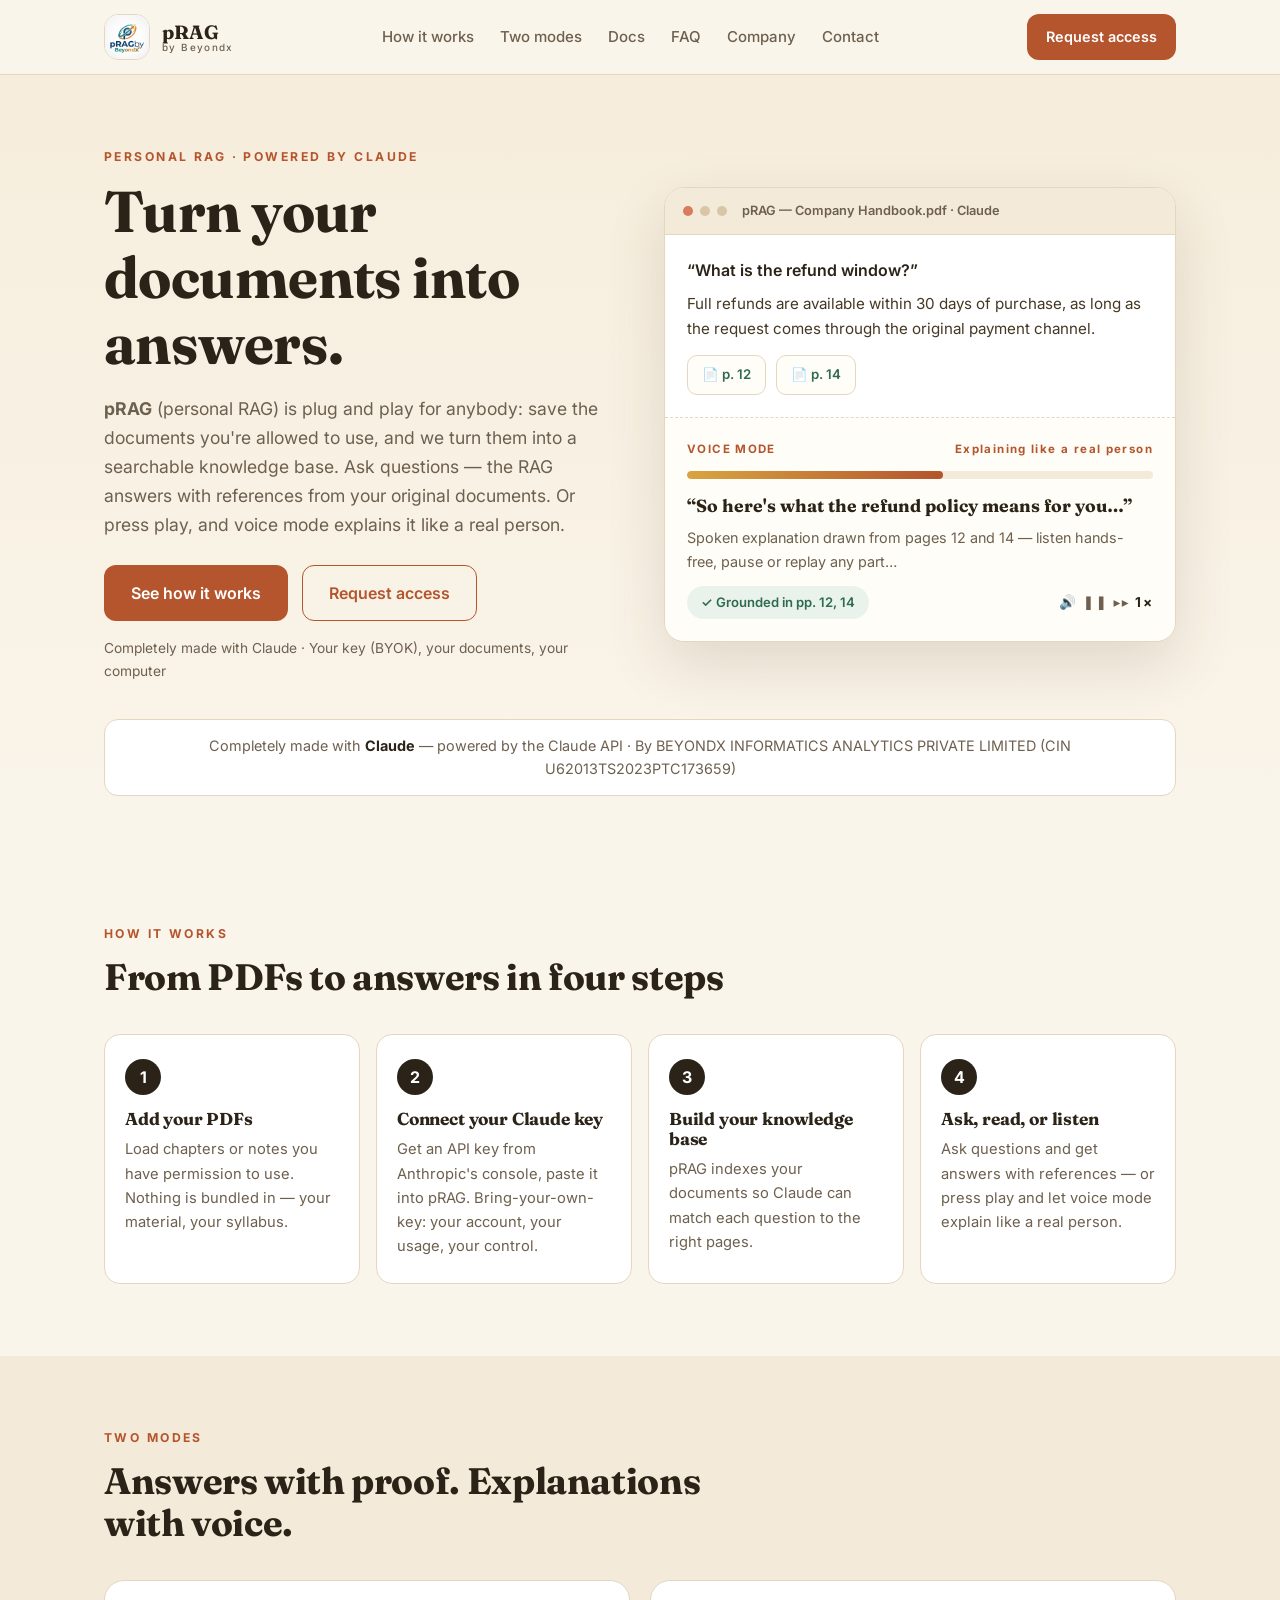
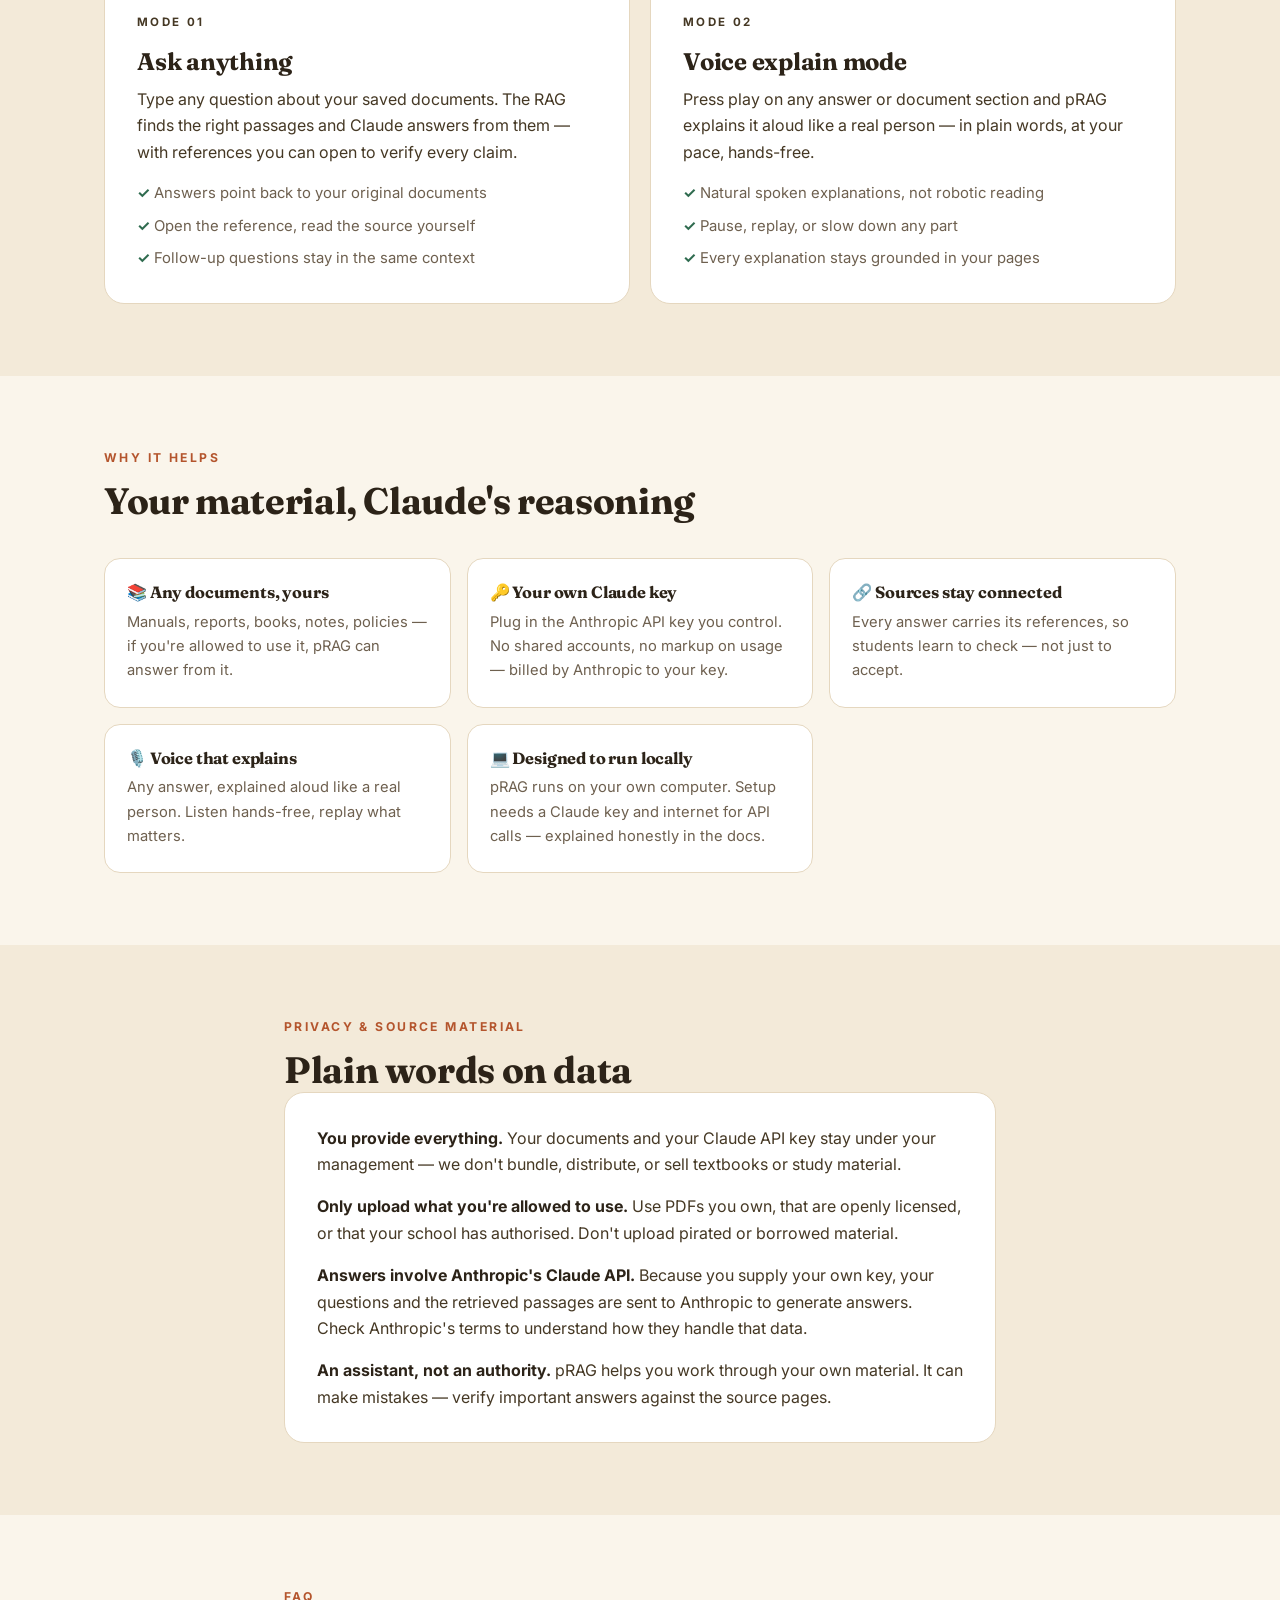
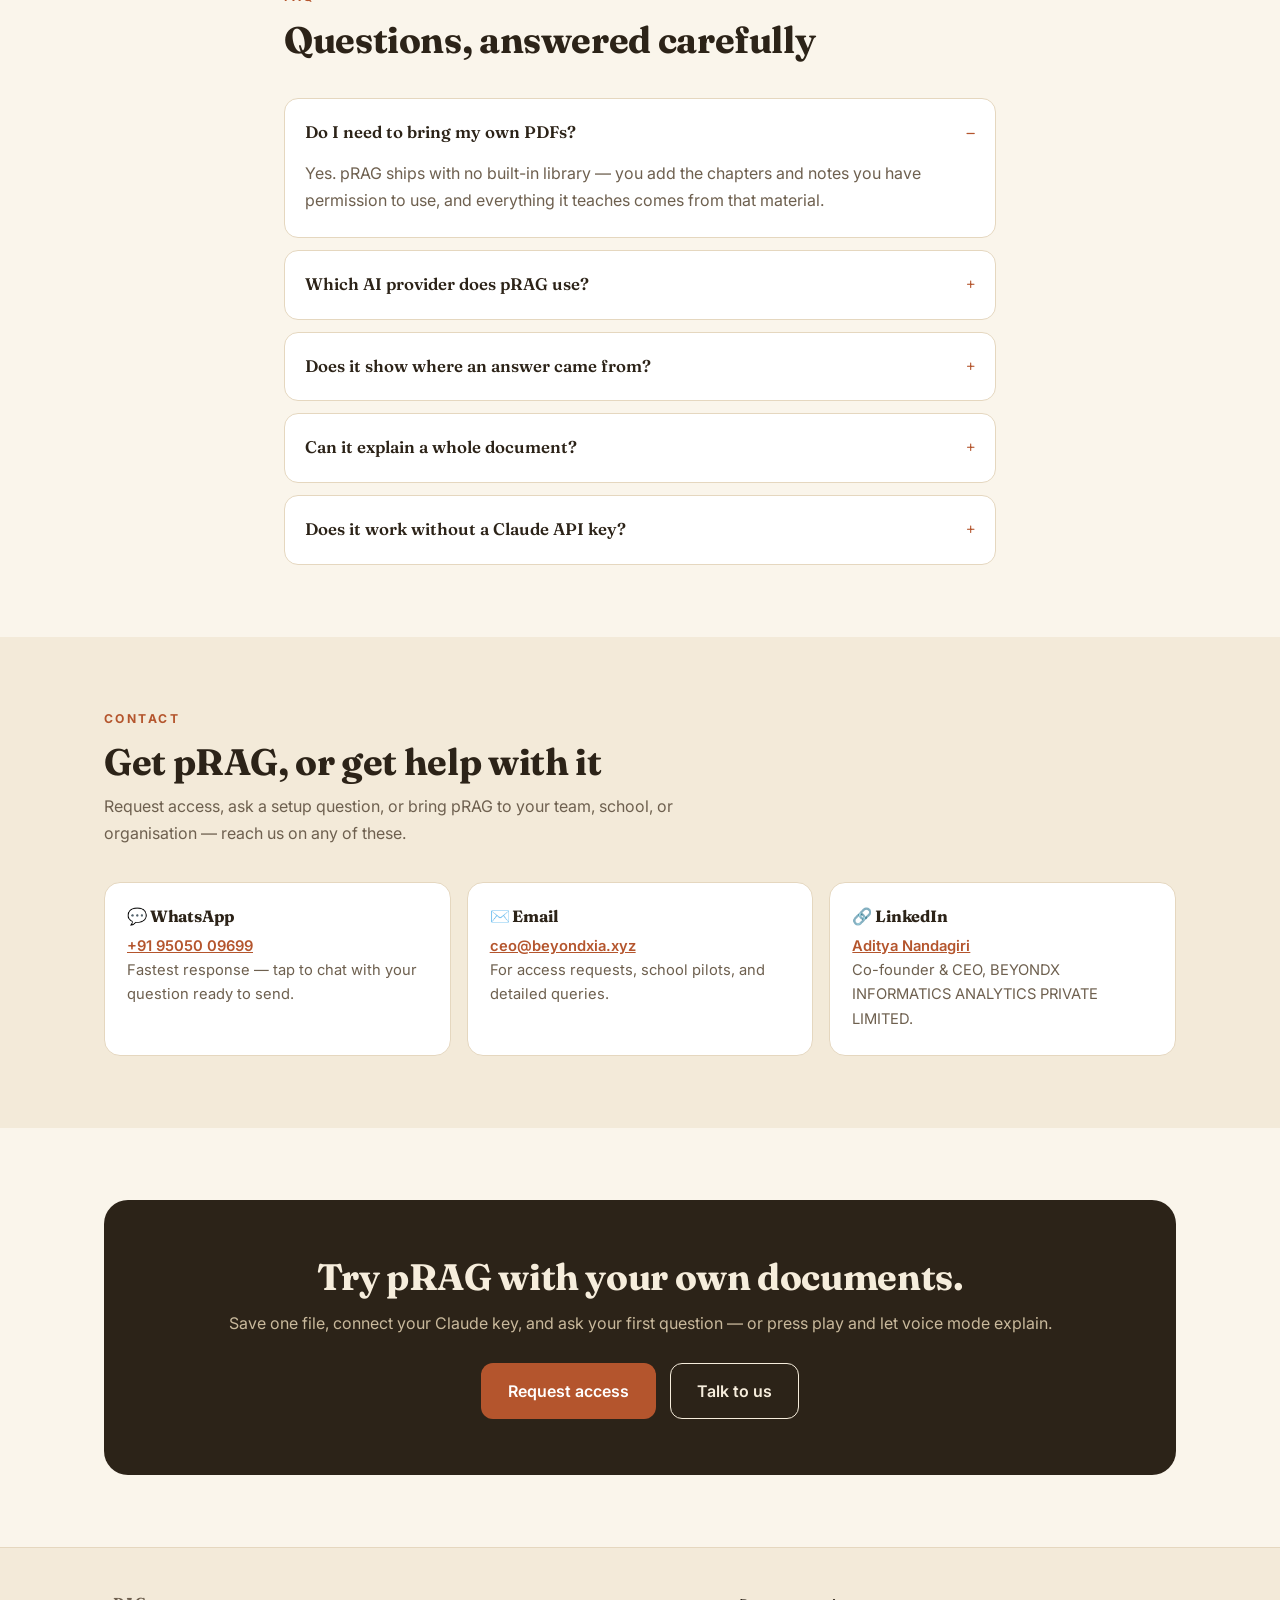
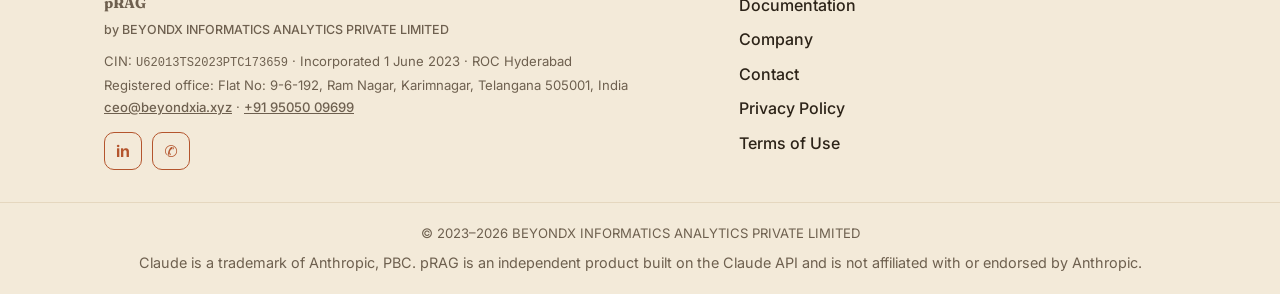
==== commit 95285e4f: "company verification: legal footer, company and terms pages, structured org data, request-access CTA" ====
--- a/index.html
+++ b/index.html
@@ -17,11 +17,52 @@
 <meta property="og:title" content="pRAG — Turn your documents into answers" />
 <meta property="og:description" content="Personal RAG, plug and play with your own Claude key. Ask questions with references from your original documents, or let voice mode explain like a real person." />
 <meta property="og:type" content="website" />
+<meta property="og:url" content="https://www.beyondxia.xyz/" />
+<meta property="og:site_name" content="pRAG by BEYONDX INFORMATICS ANALYTICS PRIVATE LIMITED" />
+<link rel="canonical" href="https://www.beyondxia.xyz/" />
+<script type="application/ld+json">
+{
+  "@context": "https://schema.org",
+  "@graph": [
+    {
+      "@type": "Organization",
+      "@id": "https://www.beyondxia.xyz/#org",
+      "name": "Beyondx",
+      "legalName": "BEYONDX INFORMATICS ANALYTICS PRIVATE LIMITED",
+      "url": "https://www.beyondxia.xyz/",
+      "logo": "https://www.beyondxia.xyz/prag-logo-256.png",
+      "email": "ceo@beyondxia.xyz",
+      "telephone": "+91-95050-09699",
+      "foundingDate": "2023-06-01",
+      "identifier": { "@type": "PropertyValue", "propertyID": "CIN", "value": "U62013TS2023PTC173659" },
+      "address": {
+        "@type": "PostalAddress",
+        "streetAddress": "Flat No: 9-6-192, Ram Nagar",
+        "addressLocality": "Karimnagar",
+        "addressRegion": "Telangana",
+        "postalCode": "505001",
+        "addressCountry": "IN"
+      },
+      "founder": { "@type": "Person", "name": "Aditya Nandagiri", "sameAs": "https://www.linkedin.com/in/aditya-nanda/" },
+      "sameAs": ["https://www.linkedin.com/in/aditya-nanda/"]
+    },
+    {
+      "@type": "SoftwareApplication",
+      "name": "pRAG",
+      "applicationCategory": "EducationalApplication",
+      "operatingSystem": "Desktop",
+      "description": "Personal RAG app: add your own documents, connect your own Claude API key, and get answers with page references or a spoken explanation.",
+      "url": "https://www.beyondxia.xyz/",
+      "publisher": { "@id": "https://www.beyondxia.xyz/#org" }
+    }
+  ]
+}
+</script>
 <link rel="preconnect" href="https://fonts.googleapis.com">
 <link rel="preconnect" href="https://fonts.gstatic.com" crossorigin>
 <link href="https://fonts.googleapis.com/css2?family=Fraunces:opsz,wght@9..144,500;9..144,600;9..144,700&family=Inter:wght@400;500;600;700&display=swap" rel="stylesheet">
 <link rel="stylesheet" href="product.css" />
-<link rel="icon" href="prag-logo.png" />
+<link rel="icon" href="prag-logo-256.png" />
 </head>
 <body>
 
@@ -29,7 +70,7 @@
 <header class="pnav">
   <div class="pnav-inner">
     <a href="product.html" class="brand">
-      <span class="brand-mark"><img src="prag-logo.png" alt="pRAG logo" /></span>
+      <span class="brand-mark"><img src="prag-logo-256.png" alt="pRAG logo" /></span>
       <span class="brand-text">pRAG <small>by Beyondx</small></span>
     </a>
     <nav class="pnav-links" id="pnavLinks">
@@ -37,11 +78,12 @@
       <a href="#modes">Two modes</a>
       <a href="docs.html">Docs</a>
       <a href="#faq">FAQ</a>
+      <a href="company.html">Company</a>
       <a href="#contact">Contact</a>
     </nav>
     <div class="pnav-cta">
       <!-- TODO:DOWNLOAD — replace href with the real download link when available -->
-      <a href="#contact" class="btn btn-primary btn-sm">Try it locally</a>
+      <a href="#contact" class="btn btn-primary btn-sm">Request access</a>
       <button class="hamburger" id="hamburger" aria-label="Menu"><span></span><span></span><span></span></button>
     </div>
   </div>
@@ -50,9 +92,10 @@
     <a href="#modes">Two modes</a>
     <a href="docs.html">Docs</a>
     <a href="#faq">FAQ</a>
+    <a href="company.html">Company</a>
     <a href="#contact">Contact</a>
     <!-- TODO:DOWNLOAD — replace href with the real download link when available -->
-    <a href="#contact" class="btn btn-primary">Try it locally</a>
+    <a href="#contact" class="btn btn-primary">Request access</a>
   </div>
 </header>
 
@@ -67,7 +110,7 @@
       <div class="hero-ctas">
         <a href="#how" class="btn btn-primary btn-lg">See how it works</a>
         <!-- TODO:DOWNLOAD — replace href with the real download link when available -->
-        <a href="#contact" class="btn btn-outline btn-lg">Try it locally</a>
+        <a href="#contact" class="btn btn-outline btn-lg">Request access</a>
       </div>
       <p class="hero-note">Completely made with Claude · Your key (BYOK), your documents, your computer</p>
     </div>
@@ -100,7 +143,7 @@
     </div>
   </div>
   <div class="container">
-    <div class="built-strip reveal">Completely made with <b>Claude</b> — powered by the Claude API · By BEYONDX INFORMATICS ANALYTICS PVT LTD</div>
+    <div class="built-strip reveal">Completely made with <b>Claude</b> — powered by the Claude API · By BEYONDX INFORMATICS ANALYTICS PRIVATE LIMITED (CIN U62013TS2023PTC173659)</div>
   </div>
 </section>
 
@@ -211,7 +254,7 @@
     <div class="benefits">
       <div class="benefit reveal"><h3>💬 WhatsApp</h3><p><a href="https://wa.me/919505009699?text=Hi%20BEYONDX%2C%20I%27d%20like%20to%20try%20pRAG." target="_blank" rel="noopener">+91 95050 09699</a><br/>Fastest response — tap to chat with your question ready to send.</p></div>
       <div class="benefit reveal"><h3>✉️ Email</h3><p><a href="mailto:ceo@beyondxia.xyz">ceo@beyondxia.xyz</a><br/>For access requests, school pilots, and detailed queries.</p></div>
-      <div class="benefit reveal"><h3>🔗 LinkedIn</h3><p><a href="https://www.linkedin.com/in/aditya-nanda/" target="_blank" rel="noopener">Aditya Nandagiri</a><br/>Co-founder, BEYONDX INFORMATICS ANALYTICS PVT LTD.</p></div>
+      <div class="benefit reveal"><h3>🔗 LinkedIn</h3><p><a href="https://www.linkedin.com/in/aditya-nanda/" target="_blank" rel="noopener">Aditya Nandagiri</a><br/>Co-founder &amp; CEO, BEYONDX INFORMATICS ANALYTICS PRIVATE LIMITED.</p></div>
     </div>
   </div>
 </section>
@@ -224,7 +267,7 @@
       <p>Save one file, connect your Claude key, and ask your first question — or press play and let voice mode explain.</p>
       <div class="hero-ctas center">
         <!-- TODO:DOWNLOAD — replace href with the real download link when available -->
-        <a href="#contact" class="btn btn-primary btn-lg">Try it locally</a>
+        <a href="#contact" class="btn btn-primary btn-lg">Request access</a>
         <a href="https://wa.me/919505009699?text=Hi%20BEYONDX%2C%20I%27d%20like%20to%20try%20pRAG." target="_blank" rel="noopener" class="btn btn-outline btn-lg light">Talk to us</a>
       </div>
     </div>
@@ -236,7 +279,12 @@
 <footer class="pfoot">
   <div class="container foot-grid">
     <div>
-      <p class="fname">pRAG <span>by BEYONDX INFORMATICS ANALYTICS PVT LTD · CIN: U62013TS2023PTC173659<br/>Flat No: 9-6-192, Ram Nagar, Karimnagar, Telangana, 505001, India</span></p>
+      <p class="fname">pRAG <span>by BEYONDX INFORMATICS ANALYTICS PRIVATE LIMITED</span></p>
+      <address class="legal">
+        CIN: <span class="mono">U62013TS2023PTC173659</span> · Incorporated 1 June 2023 · ROC Hyderabad<br/>
+        Registered office: Flat No: 9-6-192, Ram Nagar, Karimnagar, Telangana 505001, India<br/>
+        <a href="mailto:ceo@beyondxia.xyz">ceo@beyondxia.xyz</a> · <a href="tel:+919505009699">+91 95050 09699</a>
+      </address>
       <div class="socials">
         <a href="https://www.linkedin.com/in/aditya-nanda/" target="_blank" rel="noopener" aria-label="LinkedIn">in</a>
         <a href="https://wa.me/919505009699" target="_blank" rel="noopener" aria-label="WhatsApp">✆</a>
@@ -244,11 +292,15 @@
     </div>
     <div>
       <a href="docs.html">Documentation</a>
+      <a href="company.html">Company</a>
       <a href="#contact">Contact</a>
       <a href="privacy.html">Privacy Policy</a>
-    </div>
-  </div>
-  <div class="foot-base">© 2023–2026 BEYONDX INFORMATICS ANALYTICS PVT LTD</div>
+      <a href="terms.html">Terms of Use</a>
+    </div>
+  </div>
+  <div class="foot-base">© 2023–2026 BEYONDX INFORMATICS ANALYTICS PRIVATE LIMITED
+    <p class="tm-note">Claude is a trademark of Anthropic, PBC. pRAG is an independent product built on the Claude API and is not affiliated with or endorsed by Anthropic.</p>
+  </div>
 </footer>
 
 <script src="product.js"></script>
--- a/product.css
+++ b/product.css
@@ -120,6 +120,17 @@
 .doc ul,.doc ol{padding-left:22px;display:grid;gap:6px}
 .doc a{color:var(--accent);font-weight:600}
 
+/* Company identity: footer legal block + company details list */
+.legal{font-style:normal;color:var(--muted);font-size:.82rem;line-height:1.7;margin-top:10px}
+.pfoot .legal a{display:inline;margin:0;color:var(--muted);text-decoration:underline;font-weight:500}
+.tm-note{font-size:.76rem;margin-top:6px}
+.facts{display:grid;grid-template-columns:200px 1fr;border:1px solid var(--line);border-radius:14px;overflow:hidden;margin:6px 0 10px}
+.facts dt,.facts dd{padding:12px 16px;border-bottom:1px solid var(--line)}
+.facts dt{background:var(--tint);font-weight:600;color:var(--ink);font-size:.9rem}
+.facts dd{color:#453824;word-break:break-word}
+.facts dt:last-of-type,.facts dd:last-of-type{border-bottom:0}
+.mono{font-family:ui-monospace,SFMono-Regular,Menlo,monospace;font-size:.92em}
+
 @media(max-width:960px){
   .hero-grid,.modes{grid-template-columns:1fr}
   .steps{grid-template-columns:1fr 1fr}
@@ -127,4 +138,4 @@
   .pnav-links{display:none}.hamburger{display:flex}
   .mockup{max-width:100%}
 }
-@media(max-width:600px){.steps,.benefits,.foot-grid{grid-template-columns:1fr}.cta-card{padding:40px 22px}}
+@media(max-width:600px){.steps,.benefits,.foot-grid,.facts{grid-template-columns:1fr}.cta-card{padding:40px 22px}.facts dt{border-bottom:0}}
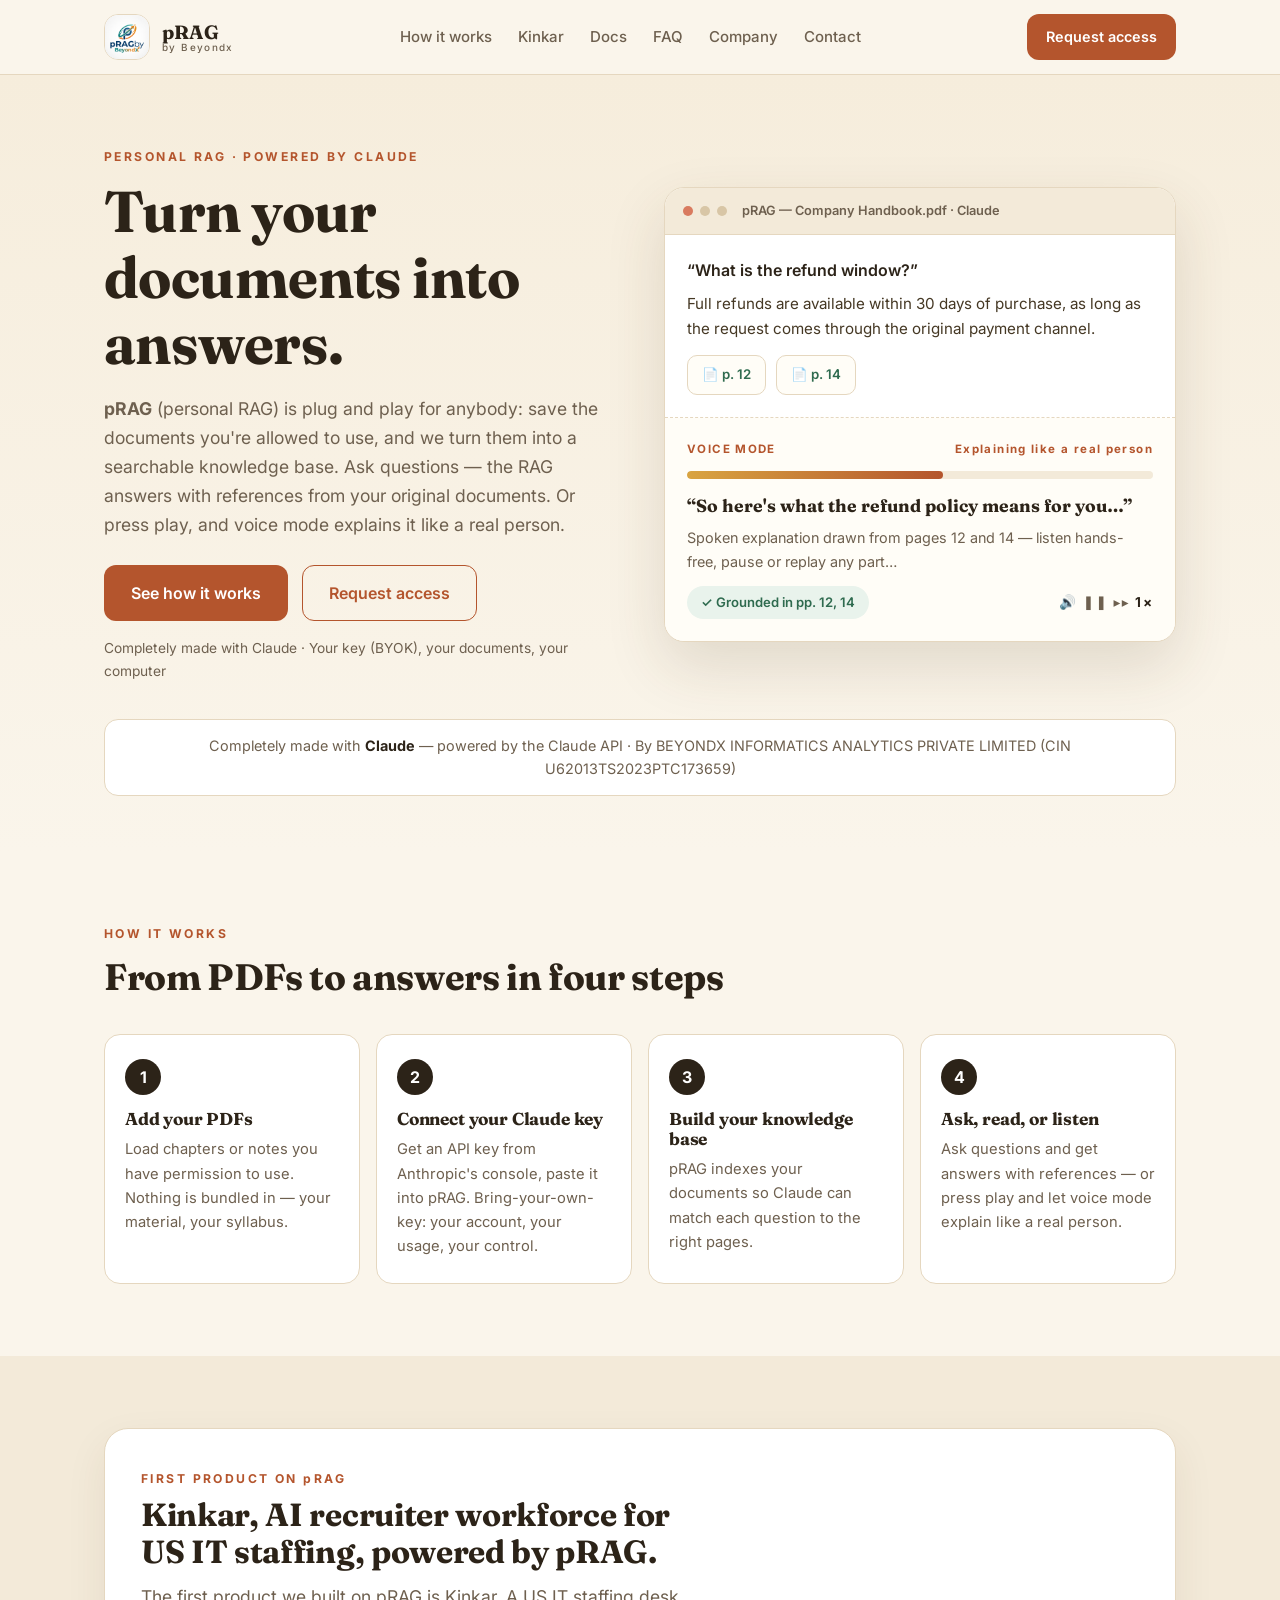
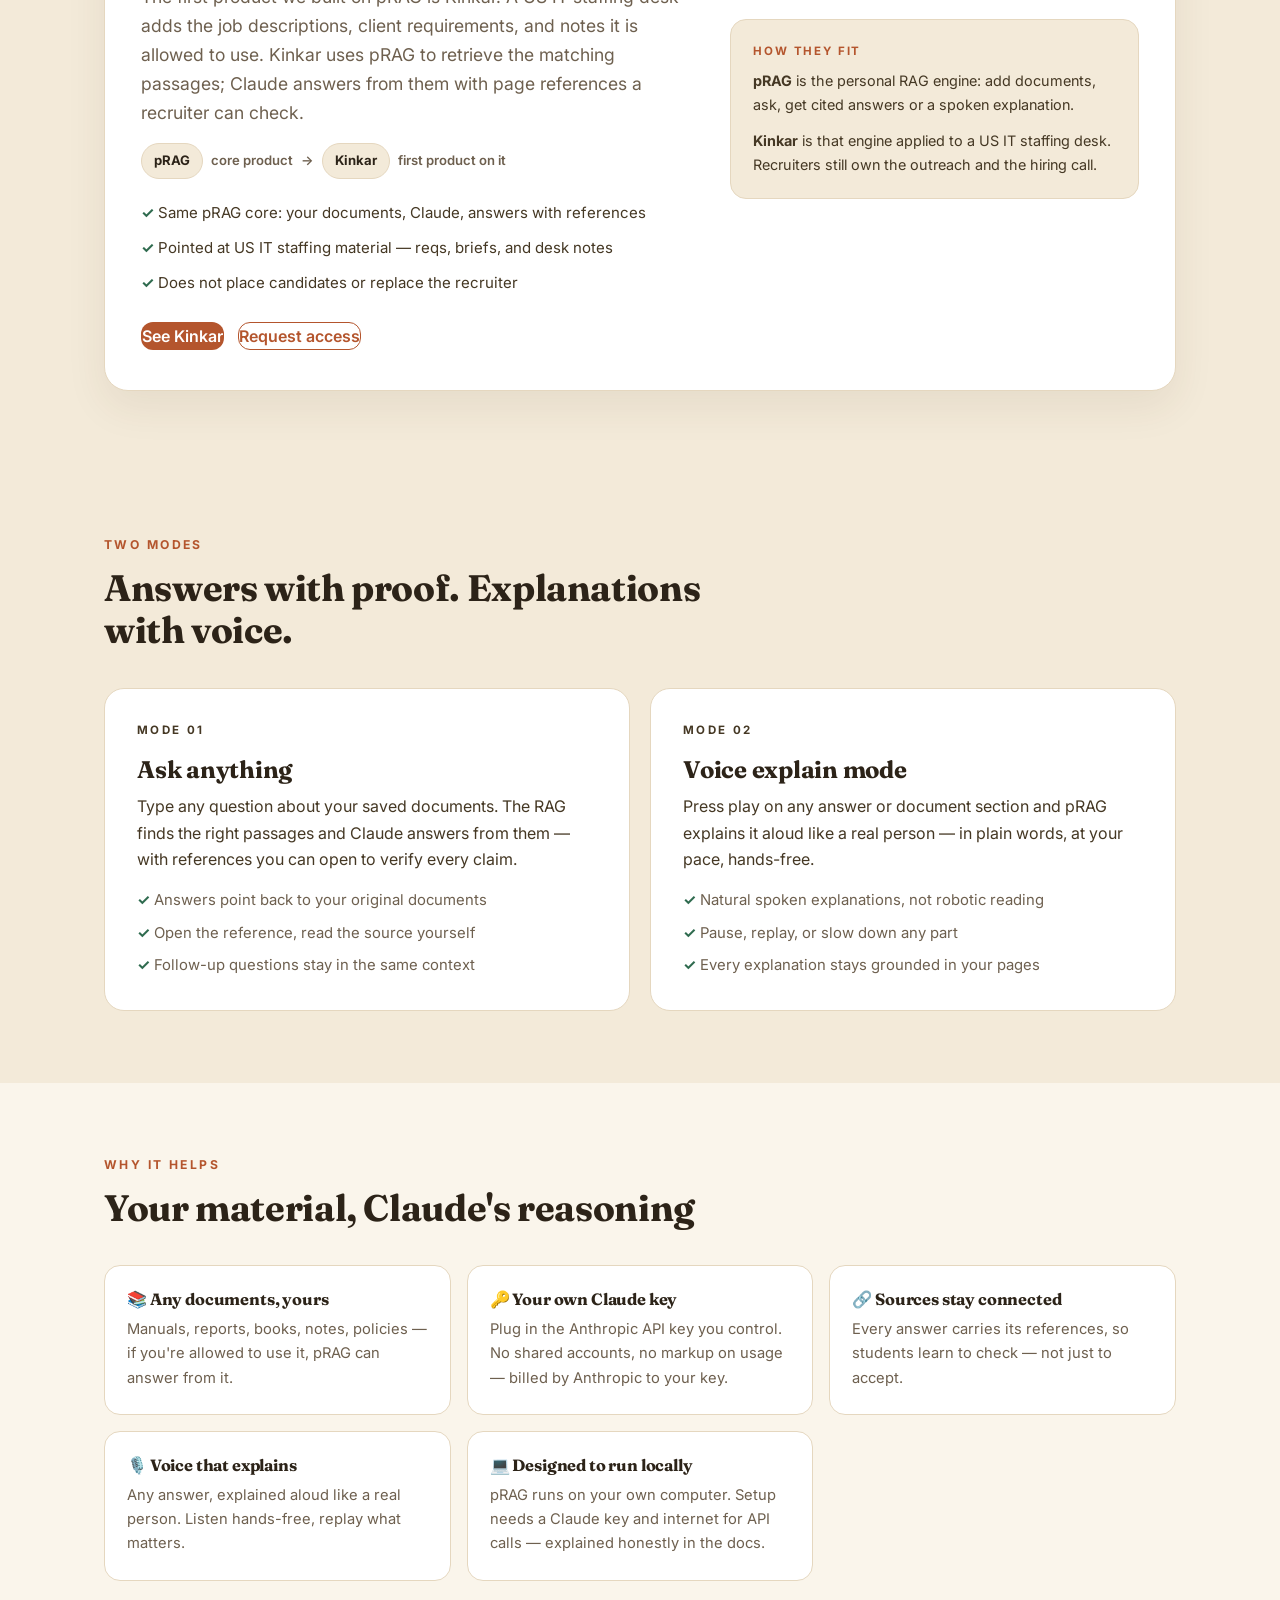
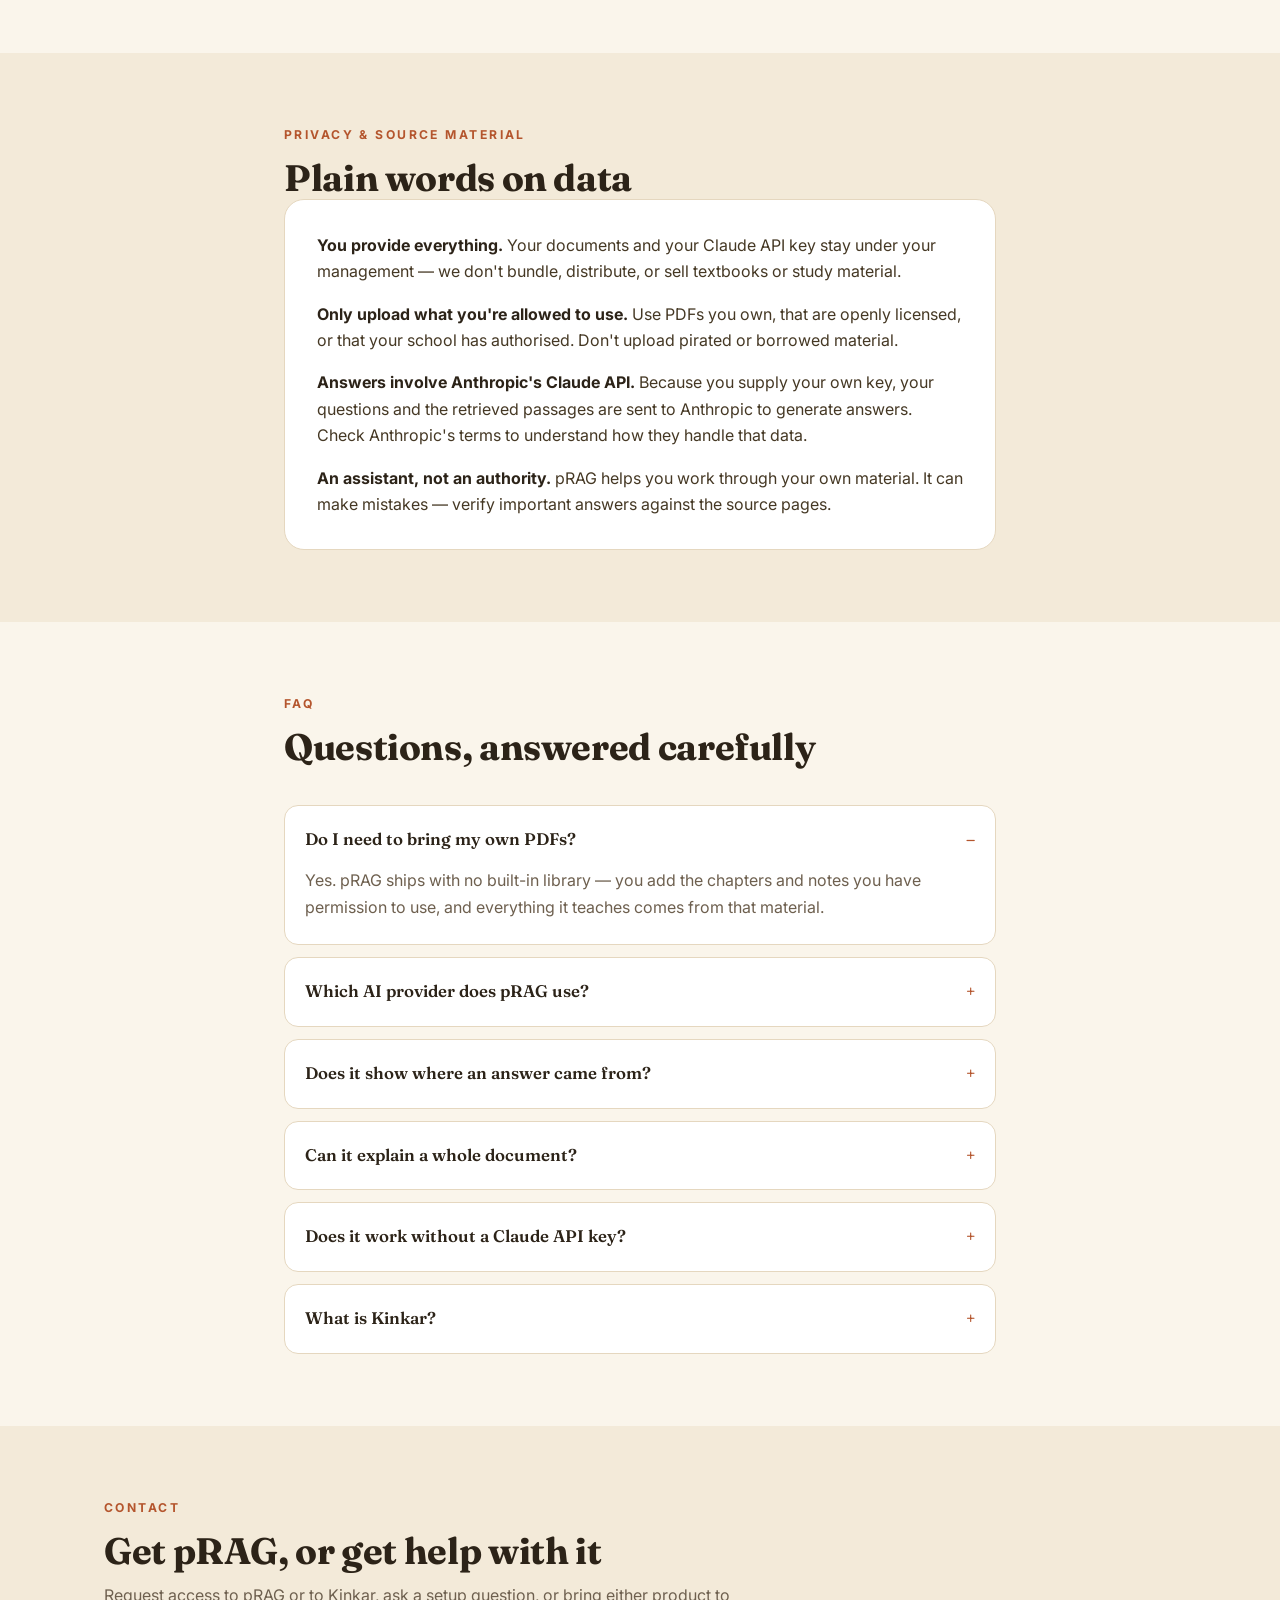
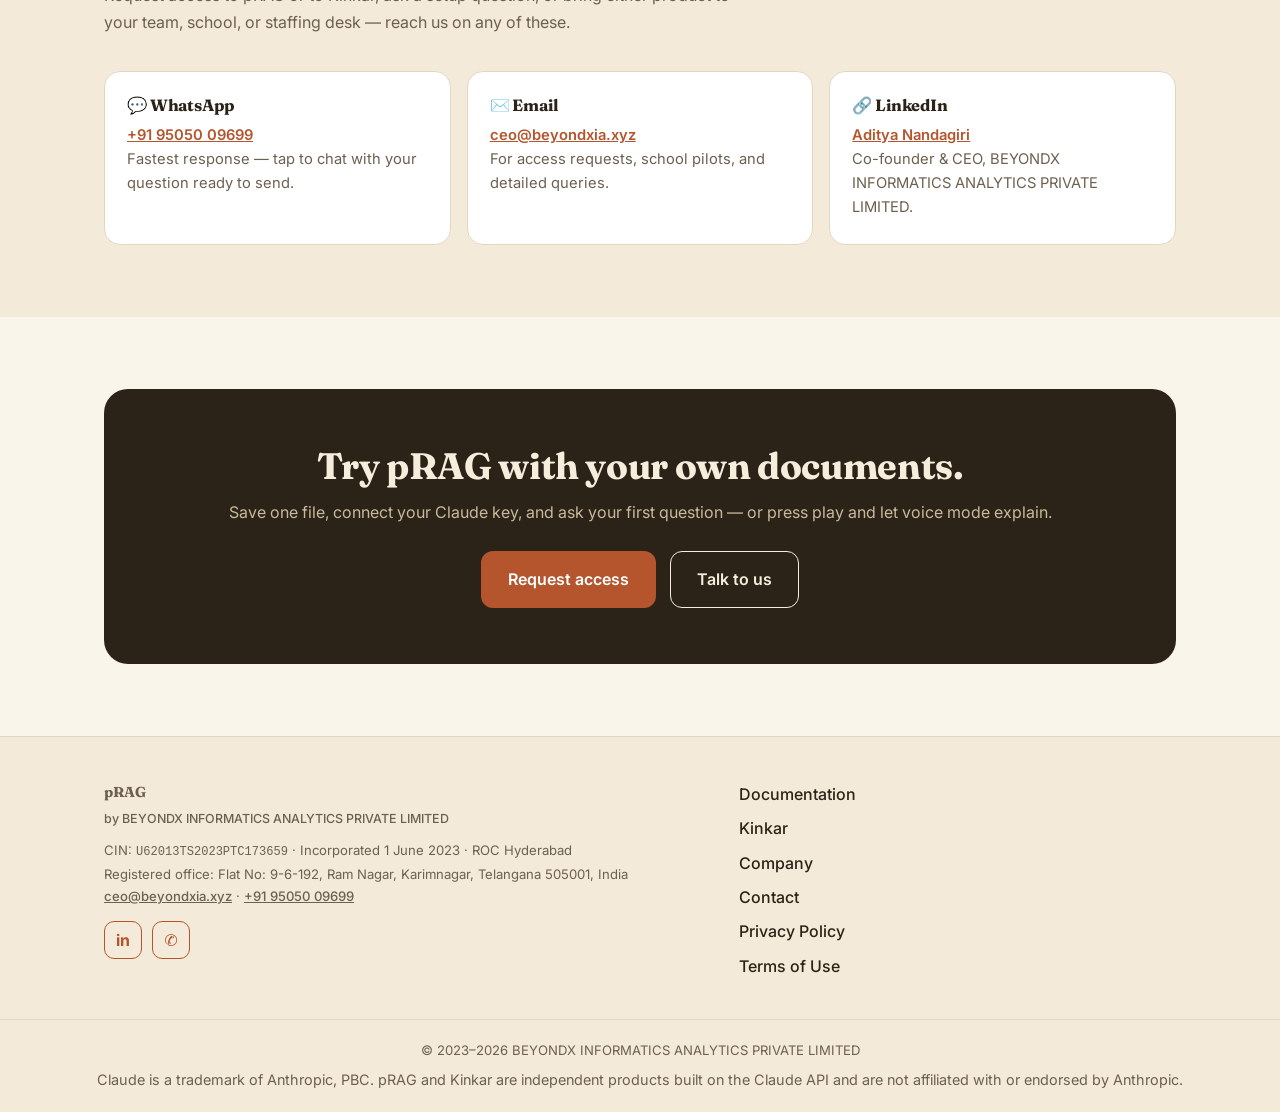
==== commit b452d47f: "Present Kinkar as the first product built on pRAG. Keep pRAG as the core product and add a staffing-" ====
--- a/index.html
+++ b/index.html
@@ -54,6 +54,15 @@
       "description": "Personal RAG app: add your own documents, connect your own Claude API key, and get answers with page references or a spoken explanation.",
       "url": "https://www.beyondxia.xyz/",
       "publisher": { "@id": "https://www.beyondxia.xyz/#org" }
+    },
+    {
+      "@type": "SoftwareApplication",
+      "name": "Kinkar",
+      "applicationCategory": "BusinessApplication",
+      "description": "AI recruiter workforce for US IT staffing, powered by pRAG.",
+      "url": "https://www.beyondxia.xyz/kinkar",
+      "isBasedOn": "https://www.beyondxia.xyz/",
+      "publisher": { "@id": "https://www.beyondxia.xyz/#org" }
     }
   ]
 }
@@ -75,7 +84,7 @@
     </a>
     <nav class="pnav-links" id="pnavLinks">
       <a href="#how">How it works</a>
-      <a href="#modes">Two modes</a>
+      <a href="kinkar.html">Kinkar</a>
       <a href="docs.html">Docs</a>
       <a href="#faq">FAQ</a>
       <a href="company.html">Company</a>
@@ -89,7 +98,7 @@
   </div>
   <div class="mobile-menu" id="mobileMenu">
     <a href="#how">How it works</a>
-    <a href="#modes">Two modes</a>
+    <a href="kinkar.html">Kinkar</a>
     <a href="docs.html">Docs</a>
     <a href="#faq">FAQ</a>
     <a href="company.html">Company</a>
@@ -160,6 +169,34 @@
       <li class="step reveal"><span class="n">3</span><h3>Build your knowledge base</h3><p>pRAG indexes your documents so Claude can match each question to the right pages.</p></li>
       <li class="step reveal"><span class="n">4</span><h3>Ask, read, or listen</h3><p>Ask questions and get answers with references — or press play and let voice mode explain like a real person.</p></li>
     </ol>
+  </div>
+</section>
+
+<!-- 2b. FIRST PRODUCT ON pRAG -->
+<section id="kinkar" class="section tint">
+  <div class="container">
+    <article class="kinkar-card reveal">
+      <div>
+        <p class="kicker">FIRST PRODUCT ON pRAG</p>
+        <h2>Kinkar, AI recruiter workforce for US IT staffing, powered by pRAG.</h2>
+        <p class="lede">The first product we built on pRAG is Kinkar. A US IT staffing desk adds the job descriptions, client requirements, and notes it is allowed to use. Kinkar uses pRAG to retrieve the matching passages; Claude answers from them with page references a recruiter can check.</p>
+        <p class="stack-pill"><b>pRAG</b> core product <span>→</span> <b>Kinkar</b> first product on it</p>
+        <ul class="kinkar-points">
+          <li>Same pRAG core: your documents, Claude, answers with references</li>
+          <li>Pointed at US IT staffing material — reqs, briefs, and desk notes</li>
+          <li>Does not place candidates or replace the recruiter</li>
+        </ul>
+        <div class="hero-ctas">
+          <a href="kinkar.html" class="btn btn-primary">See Kinkar</a>
+          <a href="#contact" class="btn btn-outline">Request access</a>
+        </div>
+      </div>
+      <aside class="kinkar-aside">
+        <p class="label">HOW THEY FIT</p>
+        <p><b>pRAG</b> is the personal RAG engine: add documents, ask, get cited answers or a spoken explanation.</p>
+        <p style="margin-top:12px"><b>Kinkar</b> is that engine applied to a US IT staffing desk. Recruiters still own the outreach and the hiring call.</p>
+      </aside>
+    </article>
   </div>
 </section>
 
@@ -239,6 +276,7 @@
       <details><summary>Does it show where an answer came from?</summary><p>Yes. Every answer lists the pages it draws on, and you can expand each reference to read the exact passage — so you can always verify.</p></details>
       <details><summary>Can it explain a whole document?</summary><p>Yes. Voice mode works through a document section by section, explaining each part in plain words. Very long documents may be covered across multiple sessions.</p></details>
       <details><summary>Does it work without a Claude API key?</summary><p>No — a key is required for generating answers and lessons. Adding and organising your documents can be done first; the docs explain each step.</p></details>
+      <details><summary>What is Kinkar?</summary><p>Kinkar is the first product built on pRAG: an AI recruiter workforce for US IT staffing. It uses the same pRAG core so answers stay grounded in the desk’s own job descriptions, client requirements, and notes. See the <a href="kinkar.html">Kinkar page</a>.</p></details>
     </div>
   </div>
 </section>
@@ -249,7 +287,7 @@
     <div class="sec-head reveal">
       <p class="kicker">CONTACT</p>
       <h2>Get pRAG, or get help with it</h2>
-      <p class="sec-sub">Request access, ask a setup question, or bring pRAG to your team, school, or organisation — reach us on any of these.</p>
+      <p class="sec-sub">Request access to pRAG or to Kinkar, ask a setup question, or bring either product to your team, school, or staffing desk — reach us on any of these.</p>
     </div>
     <div class="benefits">
       <div class="benefit reveal"><h3>💬 WhatsApp</h3><p><a href="https://wa.me/919505009699?text=Hi%20BEYONDX%2C%20I%27d%20like%20to%20try%20pRAG." target="_blank" rel="noopener">+91 95050 09699</a><br/>Fastest response — tap to chat with your question ready to send.</p></div>
@@ -292,6 +330,7 @@
     </div>
     <div>
       <a href="docs.html">Documentation</a>
+      <a href="kinkar.html">Kinkar</a>
       <a href="company.html">Company</a>
       <a href="#contact">Contact</a>
       <a href="privacy.html">Privacy Policy</a>
@@ -299,7 +338,7 @@
     </div>
   </div>
   <div class="foot-base">© 2023–2026 BEYONDX INFORMATICS ANALYTICS PRIVATE LIMITED
-    <p class="tm-note">Claude is a trademark of Anthropic, PBC. pRAG is an independent product built on the Claude API and is not affiliated with or endorsed by Anthropic.</p>
+    <p class="tm-note">Claude is a trademark of Anthropic, PBC. pRAG and Kinkar are independent products built on the Claude API and are not affiliated with or endorsed by Anthropic.</p>
   </div>
 </footer>
 
--- a/product.css
+++ b/product.css
@@ -102,6 +102,7 @@
 
 /* Reveal */
 .reveal{opacity:0;transform:translateY(24px);transition:.6s ease}.reveal.in{opacity:1;transform:none}
+.hero .reveal{opacity:1;transform:none}
 
 /* pRAG additions: credibility strip, contact links, socials, docs pages */
 .built-strip{margin-top:36px;border:1px solid var(--line);background:var(--card);border-radius:14px;padding:14px 22px;font-size:.9rem;color:var(--muted);text-align:center}
@@ -131,8 +132,22 @@
 .facts dt:last-of-type,.facts dd:last-of-type{border-bottom:0}
 .mono{font-family:ui-monospace,SFMono-Regular,Menlo,monospace;font-size:.92em}
 
+/* First product on pRAG */
+.kinkar-card{display:grid;grid-template-columns:1.15fr .85fr;gap:36px;align-items:center;background:var(--card);border:1px solid var(--line);border-radius:24px;padding:40px 36px;box-shadow:0 16px 40px rgba(80,55,25,.08)}
+.kinkar-card .kicker{margin-bottom:8px}
+.kinkar-card h2{font-size:clamp(1.45rem,2.6vw,2rem);margin-bottom:12px}
+.kinkar-card .lede{margin-top:0;max-width:none}
+.stack-pill{display:inline-flex;align-items:center;gap:8px;flex-wrap:wrap;margin:16px 0 22px;font-size:.82rem;font-weight:600;color:var(--muted)}
+.stack-pill b{background:var(--tint);border:1px solid var(--line);border-radius:999px;padding:6px 12px;color:var(--ink)}
+.kinkar-points{list-style:none;display:grid;gap:10px;color:#453824;font-size:.94rem}
+.kinkar-points li::before{content:"✓ ";color:var(--green);font-weight:700}
+.kinkar-aside{background:var(--tint);border:1px solid var(--line);border-radius:16px;padding:22px}
+.kinkar-aside p{font-size:.9rem;color:#453824}
+.kinkar-aside .label{font-size:.72rem;letter-spacing:.16em;font-weight:700;color:var(--accent);margin-bottom:8px}
+
 @media(max-width:960px){
-  .hero-grid,.modes{grid-template-columns:1fr}
+  .hero-grid,.modes,.kinkar-card{grid-template-columns:1fr}
+  .kinkar-card{padding:28px 22px}
   .steps{grid-template-columns:1fr 1fr}
   .benefits{grid-template-columns:1fr 1fr}
   .pnav-links{display:none}.hamburger{display:flex}
